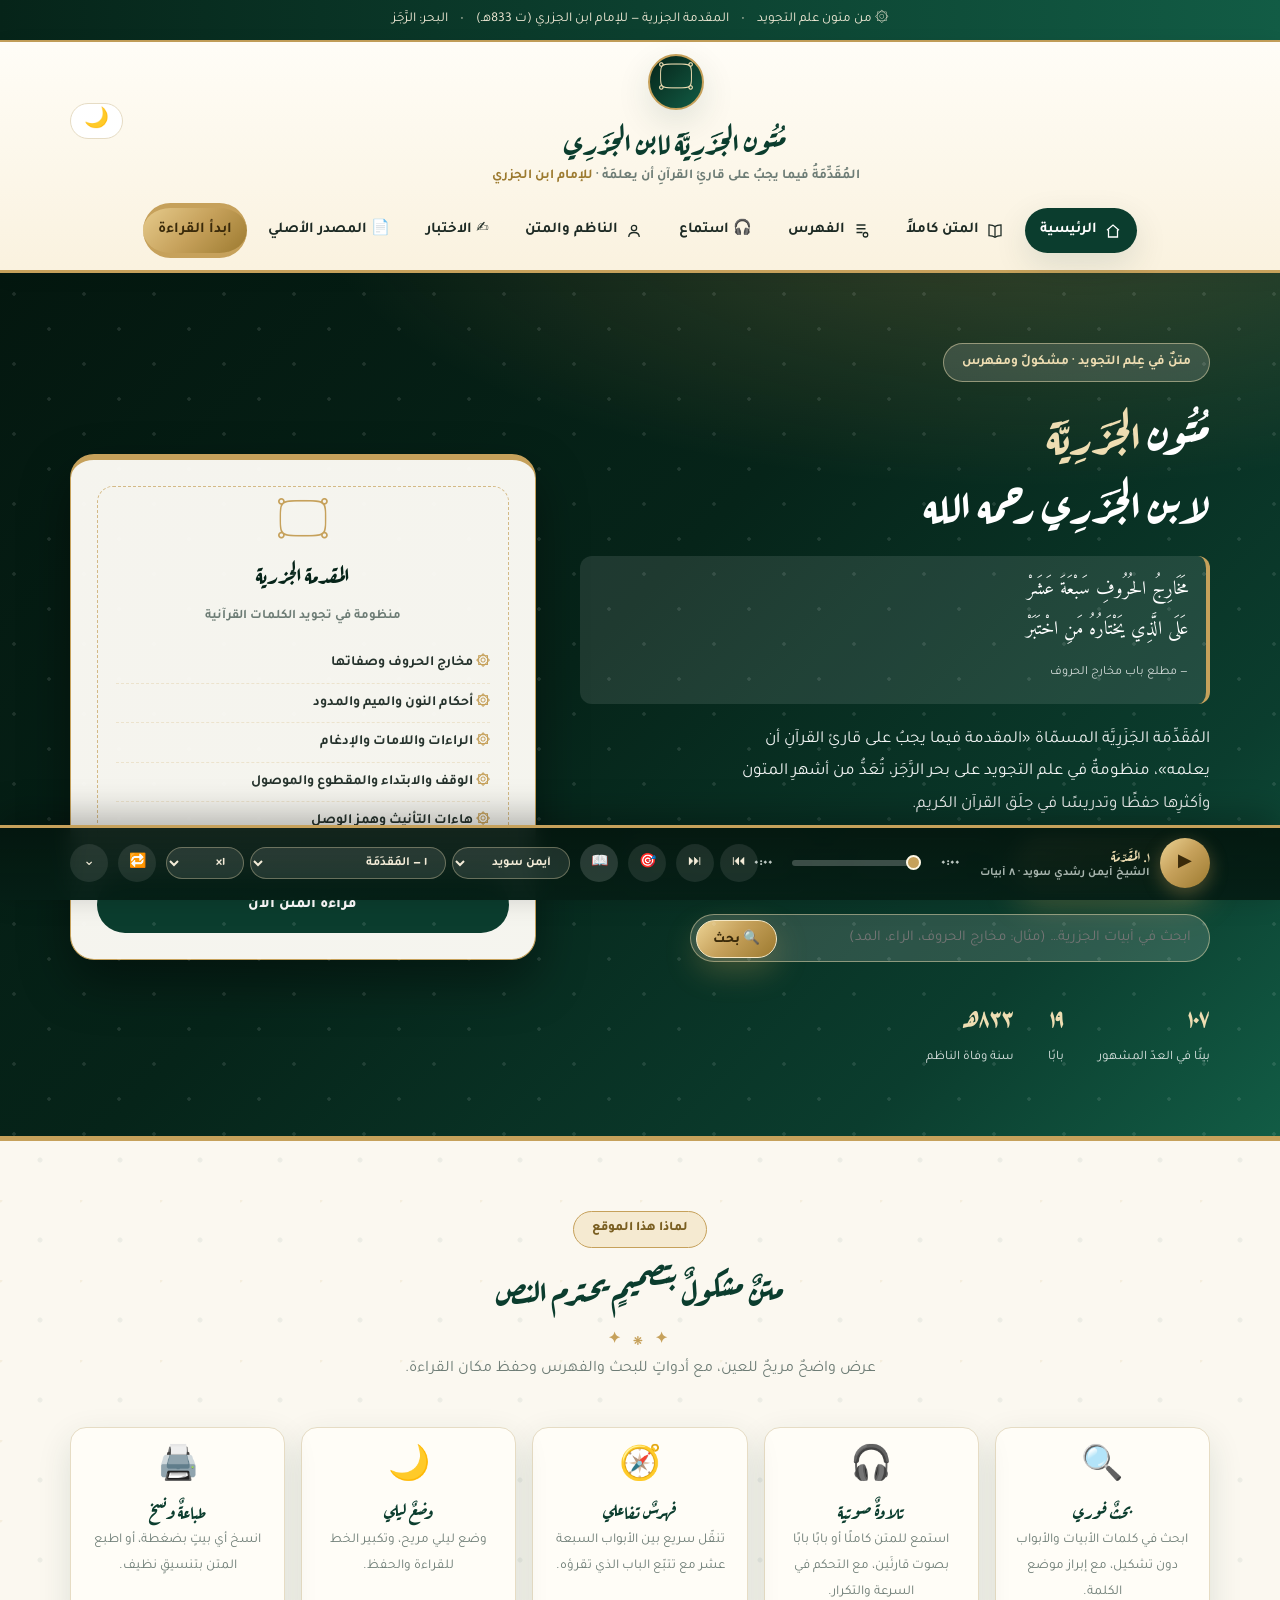
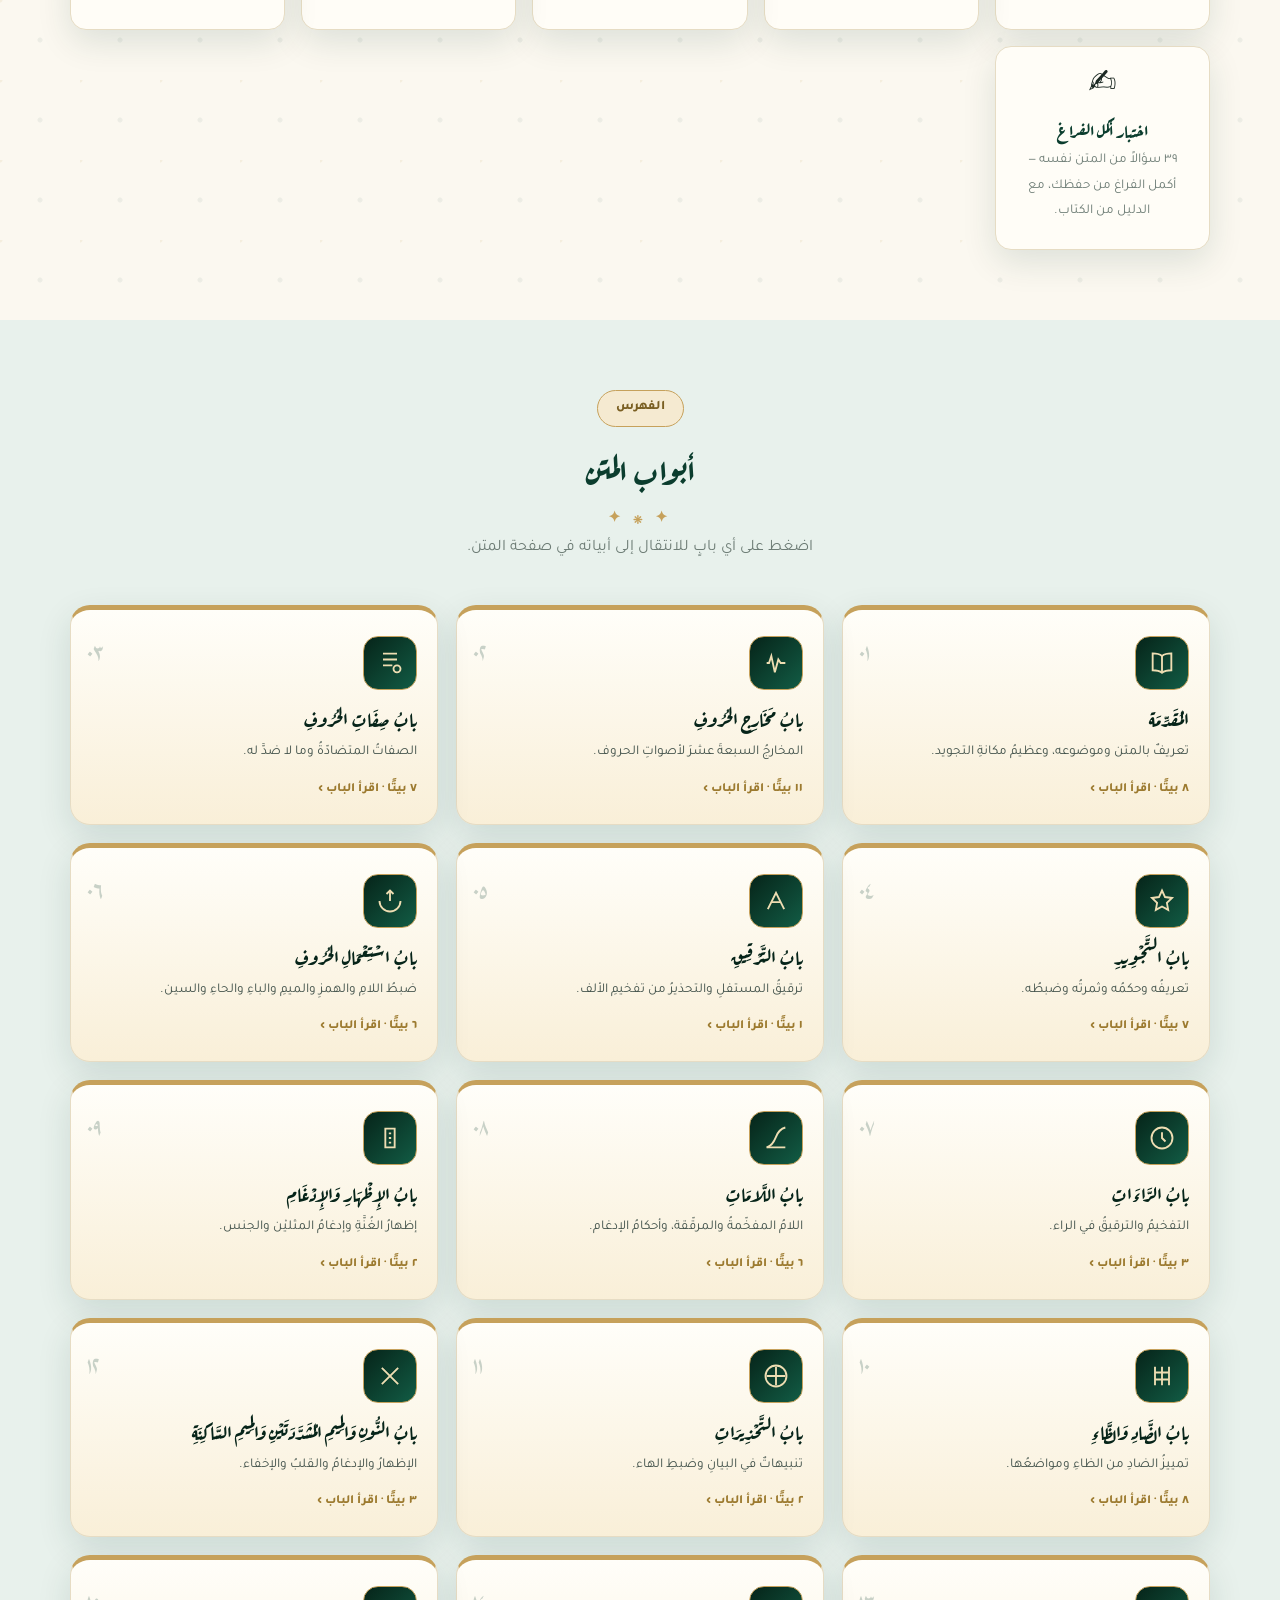
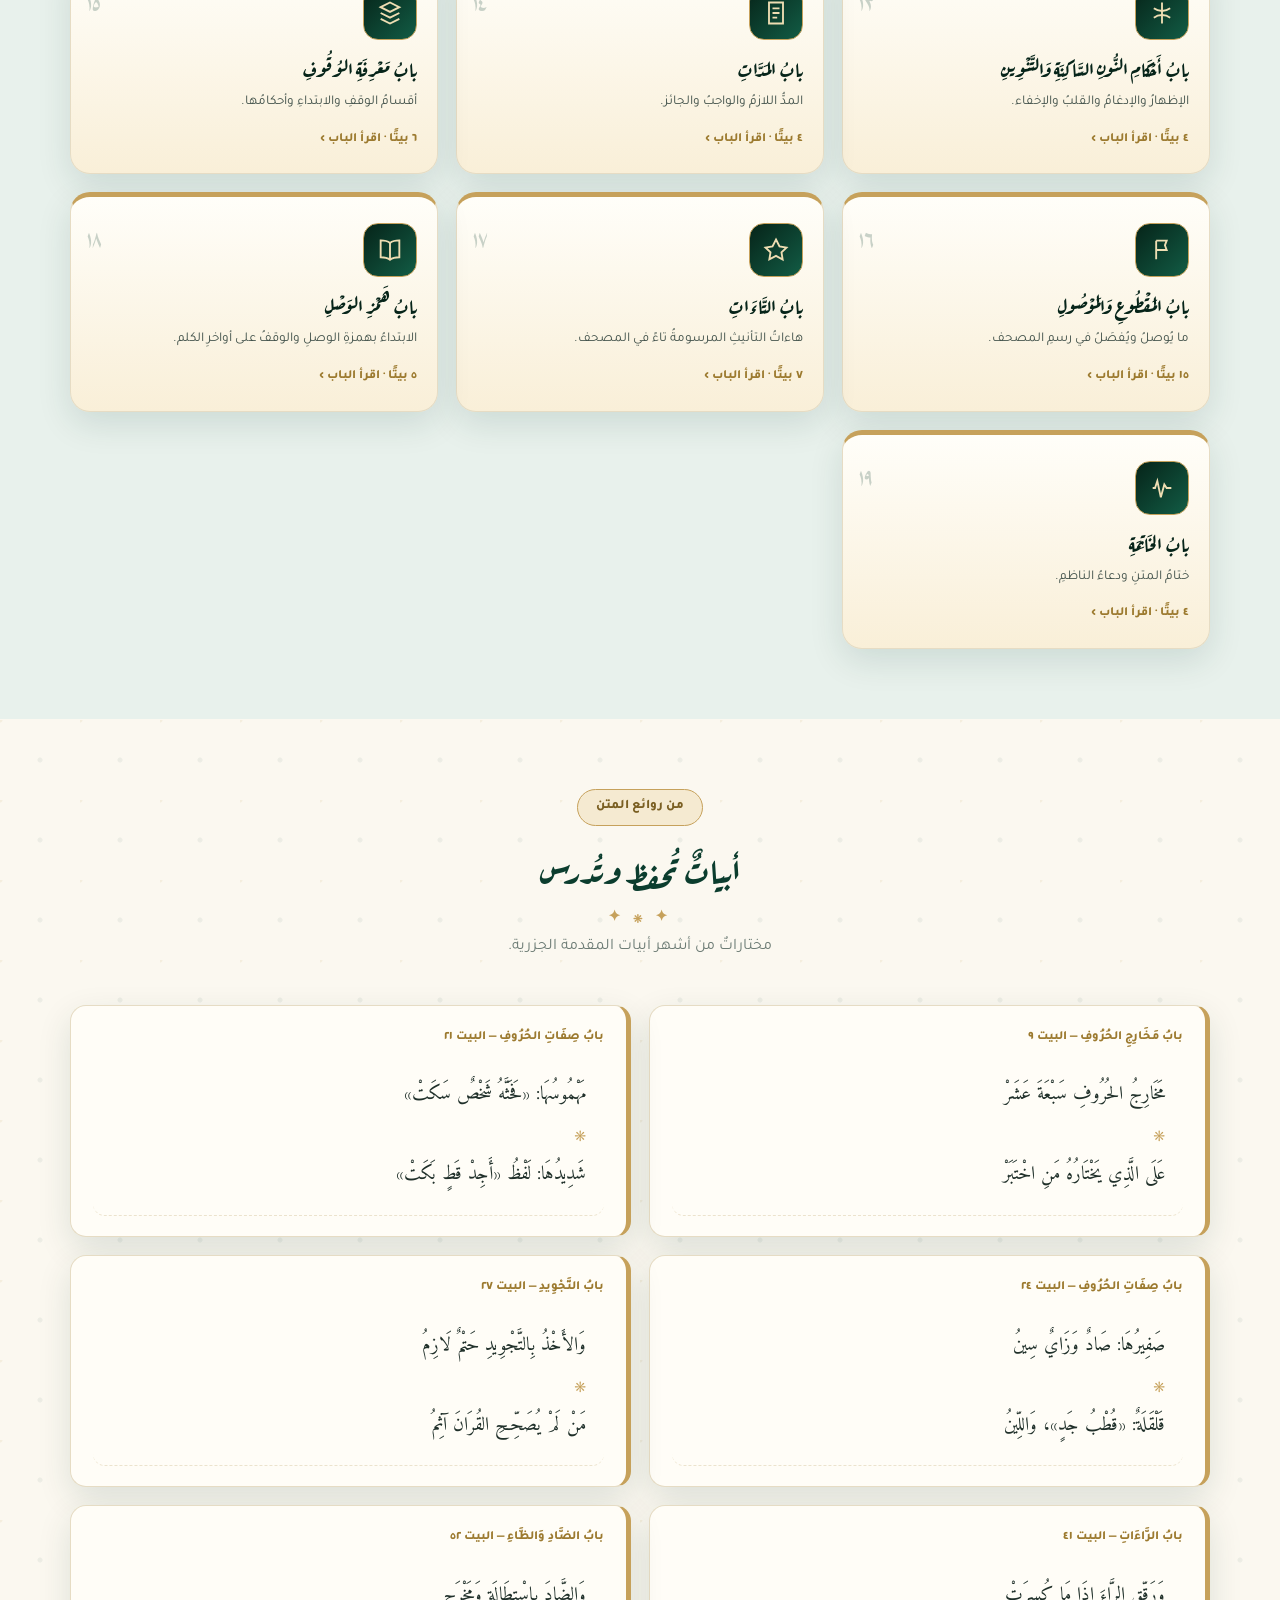
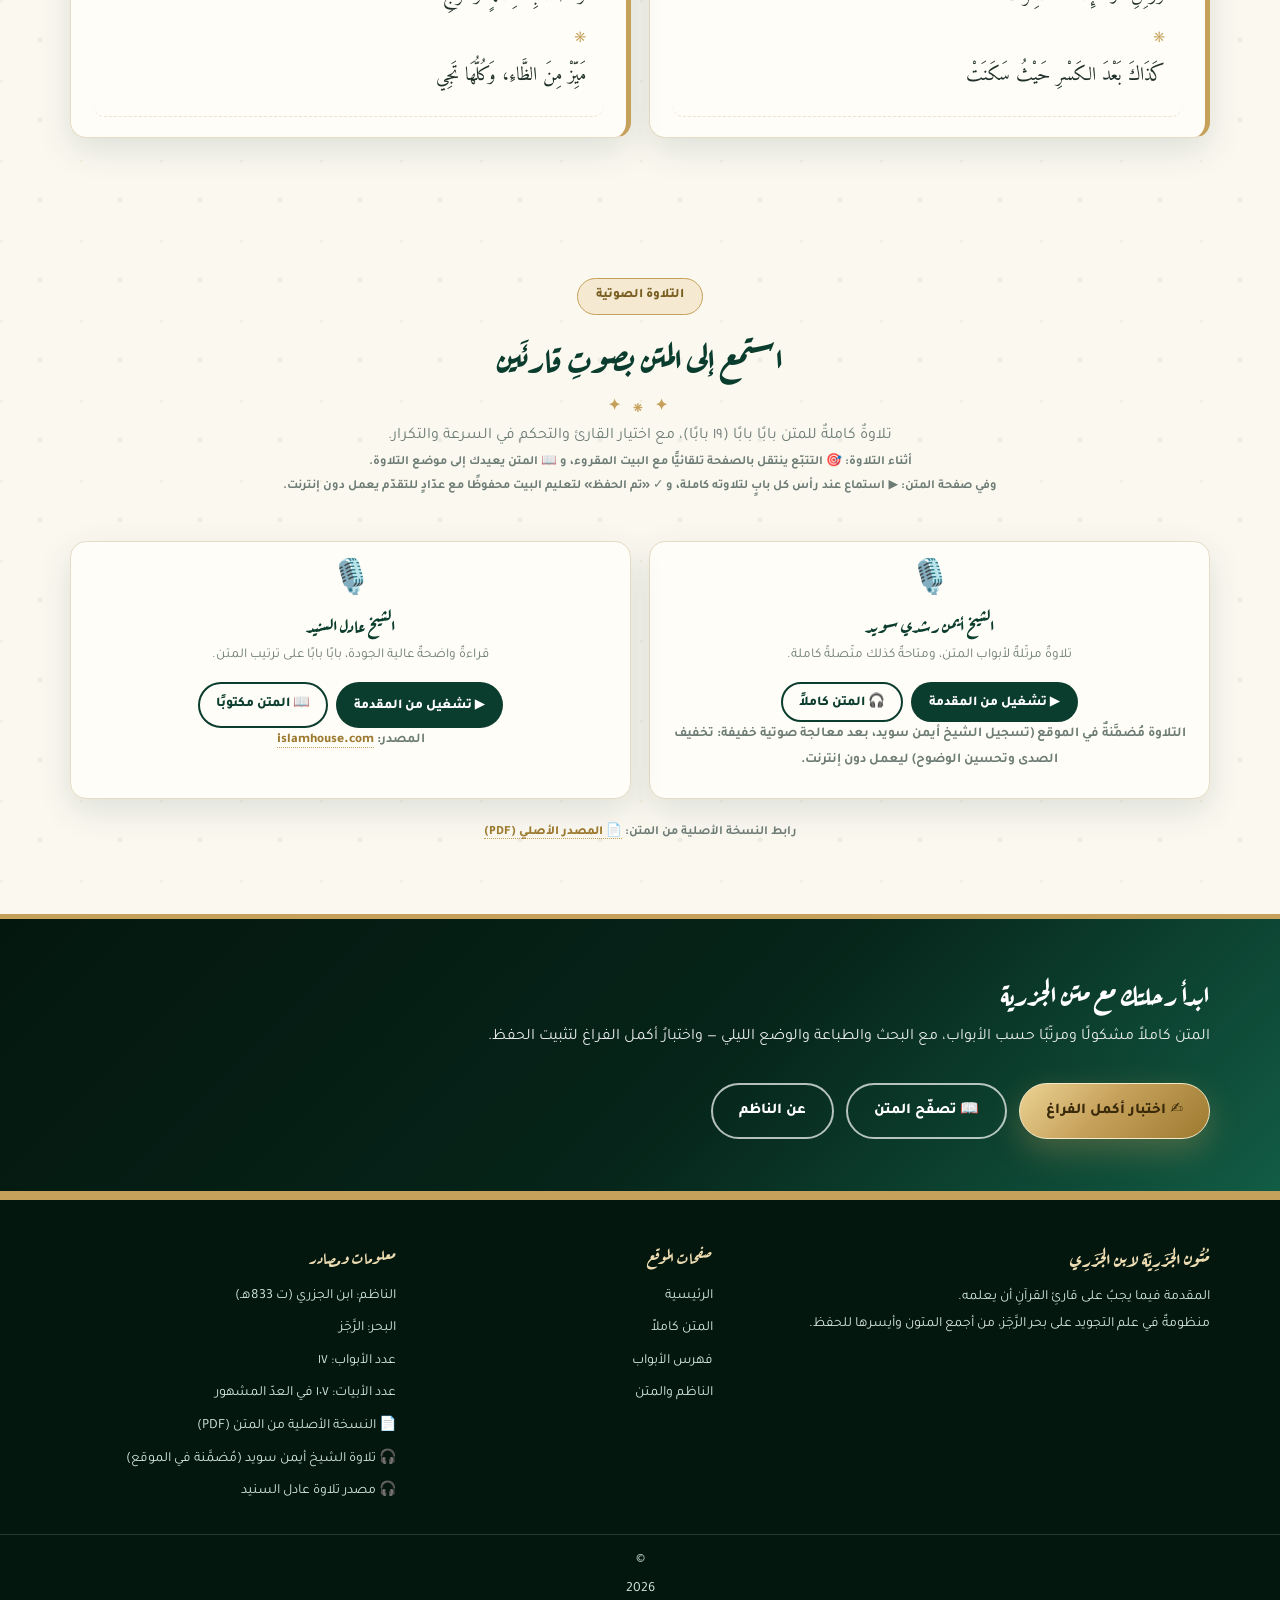
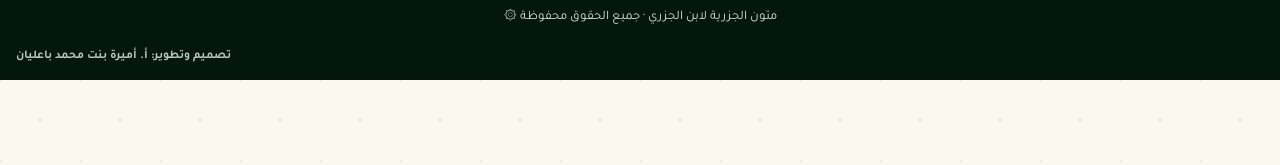
==== index.html @ 246ae9a0 "إعادة تنظيم الأبواب: إضافة باب الإظهار والإدغام (50-51) وباب أحكام النون الساكنة والتنوين (65-68)، و" ====
﻿<!DOCTYPE html>
<html lang="ar" dir="rtl">
<head>
<meta charset="UTF-8" />
<meta name="viewport" content="width=device-width, initial-scale=1.0" />
<title>متون الجزرية لابن الجزري | المقدمة فيما يجب على قارئ القرآن أن يعلمه</title>
<meta name="description" content="موقع متون الجزرية لابن الجزري: متن المقدمة الجزرية في علم التجويد كاملاً (107 أبيات)، مع الفهرس والبحث في الأبيات والأبواب، ونبذة عن الناظم الإمام ابن الجزري." />
<meta name="theme-color" content="#0b3d2e" />
<link rel="preconnect" href="https://fonts.googleapis.com" />
<link rel="preconnect" href="https://fonts.gstatic.com" crossorigin />
<link href="https://fonts.googleapis.com/css2?family=Amiri:ital,wght@0,400;0,700;1,400&family=Aref+Ruqaa:wght@400;700&family=Tajawal:wght@300;400;500;700;800&display=swap" rel="stylesheet" />
<link rel="stylesheet" href="styles.css" />
<link rel="manifest" href="manifest.webmanifest" />
<link rel="apple-touch-icon" sizes="180x180" href="assets/icons/apple-touch-icon-180.png" />
<meta name="apple-mobile-web-app-capable" content="yes" />
<meta name="mobile-web-app-capable" content="yes" />
<meta name="apple-mobile-web-app-title" content="الجزرية" />
</head>
<body class="pattern-bg">

<div class="topbar">
  <div class="container topbar-inner">
    <span>۞ من متون علم التجويد</span>
    <span class="dot">•</span>
    <span>المقدمة الجزرية — للإمام ابن الجزري (ت 833هـ)</span>
    <span class="dot">•</span>
    <span>البحر: الرَّجَز</span>
  </div>
</div>

<header class="header">
  <div class="container header-inner">
    <button class="menu-btn" id="menuBtn" aria-label="القائمة">☰</button>
    <div class="brand">
      <span class="crest">۝</span>
      <h1>مُتُون الجَزَرِيَّة لابن الجَزَرِي</h1>
      <p class="sub">المُقَدِّمَةُ فيما يجبُ على قارئِ القرآنِ أن يعلمَهْ · <b>للإمام ابن الجزري</b></p>
    </div>
    <button class="install-app" id="installAppBtn" hidden aria-label="تنزيل التطبيق على الشاشة الرئيسية" title="تنزيل التطبيق على الشاشة الرئيسية"><span class="ic">📲</span><span class="t">تنزيل التطبيق</span></button>
    <button class="tool-btn" data-theme-toggle title="الوضع الليلي" style="font-size:20px">🌙</button>
  </div>
  <div class="container">
    <nav class="nav" id="nav">
      <a href="index.html"><svg viewBox="0 0 24 24"><path d="M4 11l8-7 8 7"/><path d="M6 10v10h12V10"/></svg> الرئيسية</a>
      <a href="matn.html"><svg viewBox="0 0 24 24"><path d="M12 6c-2-1.6-5-2.2-8-2.2v14.4c3 0 6 .6 8 2.2 2-1.6 5-2.2 8-2.2V3.8c-3 0-6 .6-8 2.2z"/><path d="M12 6v14.4"/></svg> المتن كاملاً</a>
      <a href="#abwab"><svg viewBox="0 0 24 24"><path d="M6 4h12M6 9h12M6 14h8"/><circle cx="18" cy="17" r="3"/></svg> الفهرس</a>
      <a href="#listen">🎧 استماع</a>
      <a href="nazim.html"><svg viewBox="0 0 24 24"><circle cx="12" cy="8" r="3.5"/><path d="M5 20c0-4 3-6 7-6s7 2 7 6"/></svg> الناظم والمتن</a>
      <a href="ikhtibar.html">✍️ الاختبار</a>
      <a href="assets/jazariyyah-source.pdf" target="_blank" rel="noopener">📄 المصدر الأصلي</a>
      <a href="matn.html#makharij" class="cta">ابدأ القراءة</a>
    </nav>
  </div>
</header>

<!-- الواجهة -->
<section class="hero">
  <div class="container hero-inner">
    <div class="hero-text">
      <span class="badge">متنٌ في عِلم التجويد · مشكولٌ ومفهرس</span>
      <h2>مُتُون <em>الجَزَرِيَّة</em><br>لابن الجَزَرِي رحمه الله</h2>
      <div class="verses">
        <span>مَخَارِجُ الحُرُوفِ سَبْعَةَ عَشَرْ</span>
        <span>عَلَى الَّذِي يَخْتَارُهُ مَنِ اخْتَبَرْ</span>
        <small>— مطلع باب مخارج الحروف</small>
      </div>
      <p class="lead">المُقَدِّمَة الجَزَرِيَّة المسمّاة «المقدمة فيما يجبُ على قارئِ القرآنِ أن يعلمه»، منظومةٌ في علم التجويد على بحر الرَّجَز، تُعَدُّ من أشهرِ المتون وأكثرِها حفظًا وتدريسًا في حِلَق القرآن الكريم.</p>
      <div class="hero-btns">
        <a href="matn.html" class="btn btn-gold">📖 تصفّح المتن كاملاً</a>
        <button type="button" class="btn btn-outline light" data-listen-all>🎧 استماع للمتن</button>
        <a href="#abwab" class="btn btn-outline light">الأبواب السبعة عشر</a>
      </div>
      <form class="hero-search" action="matn.html" method="get" style="margin-top:20px;max-width:520px;position:relative">
        <input type="search" name="q" placeholder="ابحث في أبيات الجزرية… (مثال: مخارج الحروف، الراء، المد)" style="width:100%;padding:14px 18px;border-radius:50px;border:1px solid rgba(238,221,178,.5);background:rgba(255,255,255,.14);color:#fff;font-family:inherit;font-size:15px" />
        <button type="submit" class="btn btn-gold btn-sm" style="position:absolute;top:6px;left:6px">🔍 بحث</button>
      </form>
      <div class="hero-stats">
        <div><strong>١٠٧</strong><span>بيتًا في العدّ المشهور</span></div>
        <div><strong>١٩</strong><span>بابًا</span></div>
        <div><strong>٨٣٣هـ</strong><span>سنة وفاة الناظم</span></div>
      </div>
    </div>

    <aside class="book-card">
      <div class="frame">
        <div class="seal">۝</div>
        <h3>المقدمة الجزرية</h3>
        <p class="small">منظومة في تجويد الكلمات القرآنية</p>
        <ul>
          <li>مخارج الحروف وصفاتها</li>
          <li>أحكام النون والميم والمدود</li>
          <li>الراءات واللامات والإدغام</li>
          <li>الوقف والابتداء والمقطوع والموصول</li>
          <li>هاءات التأنيث وهمز الوصل</li>
        </ul>
      </div>
      <a href="matn.html" class="btn btn-solid" style="width:100%;justify-content:center;margin-top:16px">قراءة المتن الآن</a>
    </aside>
  </div>
</section>

<!-- مزايا -->
<section class="section" id="features">
  <div class="container">
    <div class="sec-head">
      <span class="kicker">لماذا هذا الموقع</span>
      <h2>متنٌ مشكولٌ بتصميمٍ يحترم النص</h2>
      <p>عرض واضحٌ مريحٌ للعين، مع أدواتٍ للبحث والفهرس وحفظ مكان القراءة.</p>
    </div>
    <div class="feat-list">
      <div class="fitem"><div class="ic">🔍</div><h3>بحثٌ فوري</h3><p>ابحث في كلمات الأبيات والأبواب دون تشكيل، مع إبراز موضع الكلمة.</p></div>
      <div class="fitem"><div class="ic">🎧</div><h3>تلاوةٌ صوتية</h3><p>استمع للمتن كاملًا أو بابًا بابًا بصوت قارئَين، مع التحكم في السرعة والتكرار.</p></div>
      <div class="fitem"><div class="ic">🧭</div><h3>فهرسٌ تفاعلي</h3><p>تنقّل سريع بين الأبواب السبعة عشر مع تتبّع الباب الذي تقرؤه.</p></div>
      <div class="fitem"><div class="ic">🌙</div><h3>وضعٌ ليلي</h3><p>وضع ليلي مريح، وتكبير الخط للقراءة والحفظ.</p></div>
      <div class="fitem"><div class="ic">🖨️</div><h3>طباعةٌ ونسخ</h3><p>انسخ أي بيتٍ بضغطة، أو اطبع المتن بتنسيقٍ نظيف.</p></div>
      <div class="fitem"><div class="ic">✍️</div><h3>اختبار أكمل الفراغ</h3><p>٣٩ سؤالاً من المتن نفسه — أكمل الفراغ من حفظك، مع الدليل من الكتاب.</p></div>
    </div>
  </div>
</section>

<!-- الأبواب -->
<section class="section alt" id="abwab">
  <div class="container">
    <div class="sec-head">
      <span class="kicker">الفهرس</span>
      <h2>أبواب المتن</h2>
      <p>اضغط على أي بابٍ للانتقال إلى أبياته في صفحة المتن.</p>
    </div>
    <div class="abwab-grid" id="abwabGrid"></div>
  </div>
</section>

<!-- أبيات مميزة -->
<section class="section">
  <div class="container">
    <div class="sec-head">
      <span class="kicker">من روائع المتن</span>
      <h2>أبياتٌ تُحفظ وتُدرس</h2>
      <p>مختاراتٌ من أشهر أبيات المقدمة الجزرية.</p>
    </div>
    <div class="feat-grid" id="featured"></div>
  </div>
</section>

<!-- استماع -->
<section class="section" id="listen">
  <div class="container">
    <div class="sec-head">
      <span class="kicker">التلاوة الصوتية</span>
      <h2>استمع إلى المتن بصوتِ قارئَين</h2>
      <p>تلاوةٌ كاملةٌ للمتن بابًا بابًا (١٩ بابًا)، مع اختيار القارئ والتحكم في السرعة والتكرار.</p>
      <p class="src-note">أثناء التلاوة: 🎯 <b>التتبّع</b> ينتقل بالصفحة تلقائيًّا مع البيت المقروء، و 📖 <b>المتن</b> يعيدك إلى موضع التلاوة.</p>
      <p class="src-note">وفي صفحة المتن: <b>▶ استماع</b> عند رأس كل بابٍ لتلاوته كاملة، و <b>✓</b> «تم الحفظ» لتعليم البيت محفوظًا مع عدّادٍ للتقدّم يعمل دون إنترنت.</p>
    </div>
    <div class="feat-grid">
      <div class="fitem">
        <div class="ic">🎙️</div>
        <h3>الشيخ أيمن رشدي سويد</h3>
        <p>تلاوةٌ مرتّلةٌ لأبواب المتن، ومتاحةٌ كذلك متّصلةً كاملة.</p>
        <div style="display:flex;gap:8px;justify-content:center;flex-wrap:wrap;margin-top:14px">
          <button type="button" class="btn btn-solid btn-sm" data-listen-reciter="suwaid">▶ تشغيل من المقدمة</button>
          <button type="button" class="btn btn-outline btn-sm" data-listen-reciter="suwaid" data-listen-full>🎧 المتن كاملاً</button>
        </div>
<p class="src-note">التلاوة مُضمَّنةٌ في الموقع (تسجيل الشيخ أيمن سويد، بعد معالجة صوتية خفيفة: تخفيف الصدى وتحسين الوضوح) ليعمل دون إنترنت.</p>
      </div>
      <div class="fitem">
        <div class="ic">🎙️</div>
        <h3>الشيخ عادل السنيد</h3>
        <p>قراءةٌ واضحةٌ عالية الجودة، بابًا بابًا على ترتيب المتن.</p>
        <div style="display:flex;gap:8px;justify-content:center;flex-wrap:wrap;margin-top:14px">
          <button type="button" class="btn btn-solid btn-sm" data-listen-reciter="snayd">▶ تشغيل من المقدمة</button>
          <a class="btn btn-outline btn-sm" href="matn.html">📖 المتن مكتوبًا</a>
        </div>
        <p class="src-note">المصدر: <a href="https://islamhouse.com/ar/audios/327602" target="_blank" rel="noopener">islamhouse.com</a></p>
      </div>
    </div>
    <p class="src-note" style="text-align:center;margin-top:22px">
      رابط النسخة الأصلية من المتن: <a href="assets/jazariyyah-source.pdf" target="_blank" rel="noopener">📄 المصدر الأصلي (PDF)</a>
    </p>
  </div>
</section>

<!-- CTA -->
<section class="cta">
  <div class="container cta-inner">
    <div>
      <h2>ابدأ رحلتك مع متن الجزرية</h2>
      <p>المتن كاملاً مشكولًا ومرتّبًا حسب الأبواب، مع البحث والطباعة والوضع الليلي — واختبارُ أكمل الفراغ لتثبيت الحفظ.</p>
    </div>
    <div class="hero-btns">
      <a href="ikhtibar.html" class="btn btn-gold">✍️ اختبار أكمل الفراغ</a>
      <a href="matn.html" class="btn btn-outline light">📖 تصفّح المتن</a>
      <a href="nazim.html" class="btn btn-outline light">عن الناظم</a>
    </div>
  </div>
</section>

<footer class="footer">
  <div class="container footer-grid">
    <div>
      <h3>مُتُون الجَزَرِيَّة لابن الجَزَرِي</h3>
      <p>المقدمة فيما يجبُ على قارئِ القرآنِ أن يعلمه.<br>منظومةٌ في علم التجويد على بحر الرَّجَز، من أجمع المتون وأيسرها للحفظ.</p>
    </div>
    <div>
      <h4>صفحات الموقع</h4>
      <a href="index.html">الرئيسية</a>
      <a href="matn.html">المتن كاملاً</a>
      <a href="matn.html#toc">فهرس الأبواب</a>
      <a href="nazim.html">الناظم والمتن</a>
    </div>
    <div>
      <h4>معلومات ومصادر</h4>
      <span>الناظم: ابن الجزري (ت 833هـ)</span>
      <span>البحر: الرَّجَز</span>
      <span>عدد الأبواب: ١٧</span>
      <span>عدد الأبيات: ١٠٧ في العدّ المشهور</span>
      <a href="assets/jazariyyah-source.pdf" target="_blank" rel="noopener">📄 النسخة الأصلية من المتن (PDF)</a>
      <span>🎧 تلاوة الشيخ أيمن سويد (مُضمَّنة في الموقع)</span>
      <a href="https://islamhouse.com/ar/audios/327602" target="_blank" rel="noopener">🎧 مصدر تلاوة عادل السنيد</a>
    </div>
  </div>
  <div class="copy">© <span id="year">2026</span> متون الجزرية لابن الجزري · جميع الحقوق محفوظة ۞</div>
  <div class="designer">تصميم وتطوير: أ. أميرة بنت محمد باعليان</div>
</footer>

<div id="playerMount"></div>

<script src="data.js"></script>
<script src="script.js"></script>
<script src="audio.js"></script>
<script src="pwa.js"></script>
</body>
</html>
---- styles.css ----
/* ============================================================
   متون الجزرية لابن الجزري — التنسيق
   ============================================================ */
:root{
  --green:#0b3d2e;
  --green-deep:#062419;
  --green-2:#125c45;
  --green-3:#e8f1ec;
  --gold:#c6a15b;
  --gold-deep:#9c7a2f;
  --gold-2:#eeddb2;
  --ivory:#fbf8f0;
  --paper:#fffdf7;
  --ink:#1d2a24;
  --muted:#6d7c75;
  --line:#e6dcc4;
  --radius:18px;
  --shadow:0 12px 34px rgba(11,61,46,.12);
  --shadow-gold:0 12px 32px rgba(198,161,91,.32);
}
*{box-sizing:border-box}
html{scroll-behavior:smooth}
body{
  margin:0;
  font-family:'Tajawal','Cairo',system-ui,sans-serif;
  background:var(--ivory);
  color:var(--ink);
  line-height:1.9;
  -webkit-font-smoothing:antialiased;
}
h1,h2,h3,h4,.ruqaa{font-family:'Aref Ruqaa','Amiri',serif;font-weight:700;line-height:1.6}
a{color:var(--green-2)}
img{max-width:100%}
.container{max-width:1180px;margin:0 auto;padding:0 20px}
.narrow{max-width:820px}

/* ---------- خلفيات مزخرفة ---------- */
.pattern-bg{
  background-color:var(--ivory);
  background-image:
    radial-gradient(circle at 0 0, rgba(198,161,91,.12) 0 2px, transparent 3px),
    radial-gradient(circle at 40px 40px, rgba(11,61,46,.06) 0 2px, transparent 3px);
  background-size:80px 80px;
}

/* ---------- الشريط العلوي ---------- */
.topbar{
  background:linear-gradient(90deg,var(--green-deep),var(--green-2));
  color:#f4ecd8;font-size:13.5px;padding:7px 0;border-bottom:2px solid var(--gold);
}
.topbar-inner{display:flex;gap:12px;justify-content:center;flex-wrap:wrap;align-items:center}
.topbar .dot{opacity:.5}

/* ---------- الترويسة ---------- */
.header{
  position:sticky;top:0;z-index:60;
  background:linear-gradient(180deg,#fffdf7,#faf2df);
  border-bottom:3px solid var(--gold);
  box-shadow:0 3px 18px rgba(9,40,30,.08);
}
.header-inner{display:flex;align-items:center;justify-content:center;gap:18px;padding:12px 20px 6px}
.brand{text-align:center;flex:1}
.brand .crest{
  width:56px;height:56px;border-radius:50%;border:2px solid var(--gold);
  background:linear-gradient(135deg,var(--green-deep),var(--green-2));
  color:var(--gold-2);display:inline-flex;align-items:center;justify-content:center;
  font-size:30px;line-height:1;box-shadow:var(--shadow)
}
.brand h1{margin:6px 0 0;font-size:30px;color:var(--green);letter-spacing:.4px}
.brand .sub{margin:0;font-size:13.5px;color:var(--muted);font-weight:600;font-family:'Tajawal',sans-serif}
.brand .sub b{color:var(--gold-deep)}

/* ---------- التنقل ---------- */
.nav{display:flex;gap:6px;align-items:center;justify-content:center;flex-wrap:wrap;padding:8px 12px 12px}
.nav a{
  text-decoration:none;color:var(--ink);font-weight:700;font-size:15px;
  padding:8px 15px;border-radius:40px;transition:.18s;display:inline-flex;align-items:center;gap:7px;
}
.nav a svg{width:18px;height:18px;stroke:currentColor;fill:none;stroke-width:1.7}
.nav a:hover{background:var(--green-3);color:var(--green)}
.nav a.active{background:var(--green);color:#fff;box-shadow:var(--shadow)}
.nav a.cta{background:linear-gradient(135deg,#e6cb8c,var(--gold),var(--gold-deep));color:#3a2a0a}
.menu-btn{display:none;background:none;border:1px solid var(--line);border-radius:12px;font-size:22px;padding:4px 12px;cursor:pointer;color:var(--green)}

/* ---------- الأزرار ---------- */
.btn{
  display:inline-flex;align-items:center;gap:8px;padding:12px 26px;border-radius:50px;
  text-decoration:none;font-weight:800;border:2px solid transparent;cursor:pointer;transition:.2s;font-family:inherit;font-size:15px;
}
.btn-gold{background:linear-gradient(135deg,#ecd394 0%,var(--gold) 45%,var(--gold-deep) 100%);color:#3a2a0a;box-shadow:var(--shadow-gold);border:1px solid #f6e9c6}
.btn-gold:hover{transform:translateY(-2px)}
.btn-outline{border-color:currentColor;color:var(--green);background:transparent}
.btn-outline.light{color:#fff;border-color:rgba(255,255,255,.7)}
.btn-solid{background:var(--green);color:#fff}
.btn-solid:hover{background:var(--green-2)}
.btn-sm{padding:8px 16px;font-size:13.5px}

/* ---------- الواجهة ---------- */
.hero{
  position:relative;overflow:hidden;color:#fff;padding:70px 0 64px;
  background:
    radial-gradient(1200px 500px at 80% -10%, rgba(198,161,91,.28), transparent 60%),
    linear-gradient(135deg,#04170f 0%,var(--green-deep) 45%,var(--green) 80%,var(--green-2) 100%);
  border-bottom:5px solid var(--gold);
}
.hero::after{
  content:"";position:absolute;inset:0;opacity:.10;pointer-events:none;
  background-image:
    radial-gradient(circle at 20% 30%, #fff 1.5px, transparent 2px),
    radial-gradient(circle at 70% 80%, #fff 1.5px, transparent 2px);
  background-size:70px 70px;
}
.hero-inner{position:relative;display:grid;grid-template-columns:1.15fr .85fr;gap:44px;align-items:center}
.badge{
  display:inline-block;background:rgba(255,255,255,.14);border:1px solid rgba(238,221,178,.5);
  color:var(--gold-2);padding:6px 18px;border-radius:50px;font-size:13.5px;font-weight:700
}
.hero h2{font-size:clamp(28px,4vw,46px);margin:16px 0 10px;line-height:1.5}
.hero h2 em{font-style:normal;color:var(--gold-2)}
.hero .lead{opacity:.94;font-size:17px;max-width:56ch}
.hero .verses{
  margin:20px 0;padding:14px 18px;border-right:4px solid var(--gold);
  background:rgba(255,255,255,.10);border-radius:12px;font-family:'Amiri',serif;font-size:19px;line-height:2.1
}
.hero .verses span{display:block}
.hero .verses small{font-family:'Tajawal';font-size:12.5px;opacity:.8}
.hero-btns{display:flex;gap:12px;flex-wrap:wrap;margin-top:8px}
.hero-stats{display:flex;gap:34px;margin-top:26px;flex-wrap:wrap}
.hero-stats strong{display:block;font-size:28px;color:var(--gold-2);font-family:'Aref Ruqaa',serif}
.hero-stats span{font-size:13px;opacity:.85}

.book-card{
  background:linear-gradient(rgba(255,253,247,.96),rgba(255,253,247,.96));
  color:var(--ink);border-radius:24px;padding:26px;border:1px solid var(--gold);
  border-top:6px solid var(--gold);box-shadow:0 22px 50px rgba(0,0,0,.4);position:relative
}
.book-card .frame{
  border:1px dashed rgba(198,161,91,.7);border-radius:16px;padding:18px;text-align:center
}
.book-card .seal{font-size:44px;color:var(--gold);line-height:1}
.book-card h3{margin:6px 0 2px;font-size:23px;color:var(--green-deep)}
.book-card .small{font-size:13px;color:var(--muted);font-weight:700}
.book-card ul{list-style:none;padding:0;margin:14px 0 0;text-align:right;font-size:14px;font-weight:600;color:#26332d}
.book-card li{padding:6px 0;border-bottom:1px dashed #ece3cd}
.book-card li::before{content:"۞ ";color:var(--gold)}

/* ---------- الأقسام ---------- */
.section{padding:70px 0}
.section.alt{background:var(--green-3)}
.sec-head{text-align:center;max-width:720px;margin:0 auto 42px}
.kicker{
  display:inline-block;background:#f5ead1;color:#7a5f22;border:1px solid var(--gold);
  padding:5px 18px;border-radius:50px;font-size:13px;font-weight:800
}
.sec-head h2{font-size:clamp(24px,3.2vw,34px);color:var(--green);margin:14px 0 6px}
.sec-head h2::after{content:"✦ ۞ ✦";display:block;font-size:15px;color:var(--gold);margin-top:8px;letter-spacing:5px}
.sec-head p{color:var(--muted);margin:0}

/* ---------- شبكة الأبواب ---------- */
.abwab-grid{display:grid;grid-template-columns:repeat(3,1fr);gap:18px}
.bab-card{
  display:block;text-decoration:none;color:var(--ink);position:relative;
  background:linear-gradient(180deg,#fffef9,#f9efd8);
  border:1px solid var(--line);border-top:5px solid var(--gold);border-radius:20px;
  padding:26px 20px 22px;box-shadow:var(--shadow);transition:.22s;overflow:hidden
}
.bab-card:hover{transform:translateY(-6px);border-top-color:var(--green);box-shadow:0 18px 40px rgba(11,61,46,.18)}
.bab-card .no{
  position:absolute;top:14px;left:16px;font-family:'Aref Ruqaa',serif;
  font-size:26px;color:rgba(11,61,46,.22)
}
.bab-card .ic{
  width:54px;height:54px;border-radius:15px;display:flex;align-items:center;justify-content:center;
  background:linear-gradient(135deg,var(--green-deep),var(--green-2));color:var(--gold-2);
  border:1.5px solid var(--gold);margin-bottom:12px
}
.bab-card .ic svg{width:28px;height:28px;stroke:currentColor;fill:none;stroke-width:1.6}
.bab-card h3{margin:0 0 6px;font-size:20px;color:var(--green-deep)}
.bab-card p{margin:0;font-size:13.5px;color:#41514a}
.bab-card .meta{margin-top:12px;font-size:12.5px;color:var(--gold-deep);font-weight:800}
.mem-badge{
  display:inline-block;margin-inline-start:8px;background:#e8f5ee;color:#0a6b47;border-radius:50px;
  padding:2px 10px;font-size:11.5px;font-weight:800;font-family:'Tajawal',sans-serif
}

/* ---------- الأبيات المميزة ---------- */
.feat-grid{display:grid;grid-template-columns:1fr 1fr;gap:18px}
.feat{
  background:var(--paper);border:1px solid var(--line);border-right:5px solid var(--gold);
  border-radius:16px;padding:20px 22px;box-shadow:var(--shadow)
}
.feat .src{font-size:12.5px;font-weight:800;color:var(--gold-deep);margin-bottom:6px}
.feat .bayt{font-family:'Amiri',serif;font-size:19px;line-height:2.1;color:#20302a}
.feat .bayt span{display:block}
.feat .bayt .sep{color:var(--gold)}

/* ---------- الميزات ---------- */
.feat-list{display:grid;grid-template-columns:repeat(auto-fit,minmax(205px,1fr));gap:16px}
.fitem{background:var(--paper);border:1px solid var(--line);border-radius:16px;padding:24px 18px;text-align:center;box-shadow:var(--shadow)}
.fitem .ic{font-size:34px;line-height:1}
.fitem h3{margin:10px 0 4px;font-size:18px;color:var(--green)}
.fitem p{margin:0;font-size:13.5px;color:var(--muted)}
.src-note{margin:12px 0 0;font-size:12.5px;font-weight:600;color:var(--muted)}
.src-note a{color:var(--gold-deep);font-weight:800;text-decoration:none;border-bottom:1px dotted var(--gold)}
.src-note a:hover{color:var(--green)}
body.dark .src-note a{color:var(--gold-2)}
body.dark .src-note a:hover{color:#fff}

/* ---------- CTA ---------- */
.cta{
  background:linear-gradient(135deg,#04170f,var(--green-deep) 55%,var(--green-2));
  color:#fff;padding:52px 0;border-top:5px solid var(--gold);border-bottom:5px solid var(--gold)
}
.cta-inner{display:flex;justify-content:space-between;align-items:center;gap:22px;flex-wrap:wrap}
.cta h2{margin:0 0 6px;font-size:28px}
.cta p{margin:0;opacity:.9}

/* ---------- التذييل ---------- */
.footer{background:#04170f;color:#d6e4de;padding:44px 0 0;border-top:4px solid var(--gold)}
.footer-grid{display:grid;grid-template-columns:1.3fr .8fr .9fr;gap:26px}
.footer h3,.footer h4{color:var(--gold-2);margin:0 0 10px}
.footer p{margin:0 0 8px;font-size:14px;line-height:1.9}
.footer a,.footer span{display:block;color:#d6e4de;text-decoration:none;font-size:14px;padding:3px 0}
.footer a:hover{color:var(--gold-2)}
.copy{text-align:center;border-top:1px solid rgba(255,255,255,.14);margin-top:26px;padding:14px;font-size:13px}
.designer{text-align:left;font-size:12px;font-weight:700;color:rgba(214,228,222,.85);padding:0 16px 12px}

/* ============================================================
   صفحة المتن
   ============================================================ */
.page-hero{
  background:linear-gradient(135deg,rgba(4,23,15,.96),rgba(6,36,25,.94) 55%,rgba(18,92,69,.9));
  color:#fff;padding:52px 0;text-align:center;border-bottom:4px solid var(--gold)
}
.page-hero h2{margin:0 0 6px;font-size:clamp(24px,3.4vw,36px)}
.page-hero p{opacity:.9;margin:0}
.page-hero .crumb{font-size:13px;opacity:.75;margin-bottom:8px}

/* شريط أدوات المتن */
.toolbar{
  position:sticky;top:0;z-index:50;background:rgba(255,253,247,.96);backdrop-filter:blur(8px);
  border-bottom:1px solid var(--line);box-shadow:0 2px 12px rgba(0,0,0,.05)
}
.toolbar-inner{display:flex;gap:12px;align-items:center;flex-wrap:wrap;padding:12px 20px}
.search-wrap{flex:1;min-width:230px;position:relative}
.search-wrap svg{position:absolute;top:50%;transform:translateY(-50%);right:14px;width:18px;height:18px;stroke:var(--muted);fill:none;stroke-width:2}
#searchInput{
  width:100%;padding:12px 44px 12px 40px;border-radius:50px;border:1.5px solid var(--line);
  background:#fff;font-family:inherit;font-size:15px;color:var(--ink)
}
#searchInput:focus{outline:none;border-color:var(--gold);box-shadow:0 0 0 4px rgba(198,161,91,.15)}
#searchClear{position:absolute;top:50%;transform:translateY(-50%);left:10px;border:0;background:none;cursor:pointer;font-size:18px;color:var(--muted);display:none}
.tool-group{display:flex;gap:4px;align-items:center;background:#fff;border:1.5px solid var(--line);border-radius:50px;padding:3px}
.tool-btn{
  border:0;background:none;cursor:pointer;font-family:inherit;font-size:14px;font-weight:700;color:var(--green);
  padding:7px 13px;border-radius:50px;transition:.15s
}
.tool-btn:hover{background:var(--green-3)}
.tool-btn.on{background:var(--green);color:#fff}
.header-inner .tool-btn{background:#fff;border:1.5px solid var(--line);border-radius:50px;padding:7px 13px;font-size:18px;line-height:1}
body.dark .header-inner .tool-btn{background:#0f1814;border-color:#233029}
#searchInfo{font-size:13px;color:var(--muted);font-weight:700;padding:0 4px}
/* عدّاد الأبيات المحفوظة */
.hifz-info{
  border:1.5px solid var(--line);background:#fff;cursor:pointer;font-family:inherit;
  border-radius:50px;padding:7px 14px;font-size:12.5px;font-weight:800;color:var(--green-2);
  display:none;align-items:center;gap:6px;transition:.15s
}
.hifz-info.has{display:inline-flex}
.hifz-info:hover{border-color:var(--gold);background:var(--green-3)}
.hifz-info b{font-family:'Tajawal';color:var(--green);font-size:13px}

/* التخطيط */
.matn-layout{display:grid;grid-template-columns:280px 1fr;gap:26px;align-items:start;padding:34px 0 60px}
@media(max-width:900px){.matn-layout{grid-template-columns:1fr}}

/* الفهرس الجانبي */
.toc{background:var(--paper);border:1px solid var(--line);border-radius:20px;padding:18px;box-shadow:var(--shadow)}
.toc h3{margin:0 0 12px;font-size:19px;color:var(--green);display:flex;align-items:center;gap:8px}
.toc h3::before{content:"۞";color:var(--gold)}
.toc a{
  display:flex;align-items:center;gap:8px;text-decoration:none;color:#33423b;font-size:14px;font-weight:600;
  padding:7px 10px;border-radius:10px;transition:.15s;border-right:3px solid transparent
}
.toc a:hover{background:var(--green-3)}
.toc a.active{background:var(--green-3);color:var(--green);border-right-color:var(--gold);font-weight:800}
.toc a .tn{color:var(--gold-deep);font-weight:800;font-size:12.5px;min-width:20px}
.toc a .ct{margin-left:auto;font-size:11.5px;color:var(--muted);font-weight:700}

/* ورقة المتن */
.matn-paper{
  background:var(--paper);border:1px solid var(--line);border-radius:22px;
  padding:34px clamp(16px,4vw,46px);box-shadow:var(--shadow);
  background-image:linear-gradient(rgba(255,253,247,.97),rgba(255,253,247,.97));
}
.matn-intro{text-align:center;border-bottom:2px double var(--gold);padding-bottom:20px;margin-bottom:26px}
.matn-intro .bsm{font-family:'Amiri',serif;font-size:24px;color:var(--green-deep)}
.matn-intro h2{margin:8px 0 4px;font-size:26px;color:var(--green)}
.matn-intro p{margin:0;color:var(--muted);font-size:14px}
.matn-tip{
  margin-top:12px!important;font-size:12.5px!important;color:#8a7a4e!important;
  background:var(--green-3);border:1px dashed var(--line);border-radius:12px;padding:9px 14px
}
.matn-tip b{color:var(--green);font-family:'Tajawal',sans-serif}
body.dark .matn-tip{color:#b3a06f!important;background:#131f19}
body.dark .matn-tip b{color:#8fe0b6}

.bab-sec{margin-bottom:38px;scroll-margin-top:90px}
.bab-sec h3{
  font-size:23px;color:var(--green-deep);margin:0 0 4px;padding:0 0 10px;
  border-bottom:1px solid var(--line);display:flex;align-items:baseline;gap:10px;flex-wrap:wrap
}
.bab-sec h3 .bnum{
  font-size:14px;background:var(--green);color:#fff;border-radius:50px;padding:2px 12px;font-family:'Tajawal';font-weight:800
}
.listen-btn{
  margin-inline-start:auto;align-self:center;border:1.5px solid var(--line);background:#fff;cursor:pointer;
  font-family:inherit;font-size:12.5px;font-weight:800;color:var(--green);border-radius:50px;padding:5px 14px;transition:.15s
}
.listen-btn:hover{background:var(--green-3);border-color:var(--gold)}
.listen-btn.playing,.bab-sec.playing .listen-btn{background:var(--green);border-color:var(--green);color:#fff}
.bab-sec.playing h3{border-bottom-color:var(--gold)}
.bab-sec.playing h3::after{content:"● يُتلى الآن";font-family:'Tajawal',sans-serif;font-size:11.5px;font-weight:800;color:var(--gold-deep);letter-spacing:.3px}
.toc a.playing{background:var(--green-3);color:var(--green);border-right-color:var(--gold);font-weight:800}
.toc a.playing .tn::after{content:" ▶";color:var(--green-2);font-size:10px}
.bab-sec .bdesc{color:var(--muted);font-size:13.5px;margin:2px 0 16px}
/* شارة حفظ الباب */
.hifz-badge{
  display:none;font-family:'Tajawal',sans-serif;font-size:11.5px;font-weight:800;letter-spacing:.2px;
  background:#e8f5ee;color:#0a6b47;border:1px solid #bfe0cd;border-radius:50px;padding:3px 11px;
  align-self:center
}
.hifz-badge.show{display:inline-block}
.hifz-badge.done{background:#0a6b47;border-color:#0a6b47;color:#fff}

.bayt{
  position:relative;padding:20px 18px 20px 94px;min-height:86px;
  border-bottom:1px dashed #ece3cd;border-radius:12px;transition:.15s
}
.bayt:hover{background:#fdf8ec}
.bayt .num{
  position:absolute;left:52px;top:50%;transform:translateY(-50%);width:32px;height:32px;border-radius:50%;
  background:linear-gradient(135deg,var(--green-deep),var(--green-2));color:var(--gold-2);
  display:flex;align-items:center;justify-content:center;font-size:13px;font-weight:800;font-family:'Tajawal'
}
.bayt .text{font-family:'Amiri',serif;color:#1b2a24;line-height:2.25}
.bayt .text .h1,.bayt .text .h2{display:inline}
.bayt .text .sep{color:var(--gold);padding:0 6px;font-size:.8em}

/* أزرار البيت: تم الحفظ · نسخ */
.bayt .acts{
  position:absolute;left:10px;top:50%;transform:translateY(-50%);
  display:flex;flex-direction:column;gap:3px;z-index:3
}
.vb{
  width:26px;height:26px;border-radius:50%;border:1.5px solid var(--line);background:#fff;color:var(--green);
  display:inline-flex;align-items:center;justify-content:center;cursor:pointer;padding:0;
  font-family:inherit;font-size:12px;line-height:1;transition:.15s
}
.vb:hover{border-color:var(--gold);background:var(--green-3);color:var(--green-deep)}
.vb-hifz,.vb-copy{opacity:0}
.bayt:hover .vb-hifz,.bayt:hover .vb-copy,
.bayt:focus-within .vb-hifz,.bayt:focus-within .vb-copy{opacity:1}
.vb-hifz.on{background:var(--green);border-color:var(--green);color:#fff;opacity:1}
.vb-copy.ok{background:var(--green);border-color:var(--green);color:#fff;opacity:1}
@media(hover:none){
  .vb-hifz,.vb-copy{opacity:1}
}
/* البيت المحفوظ */
.bayt.mem{background:linear-gradient(270deg,rgba(16,133,88,.08),transparent 62%)}
.bayt.mem .num{background:linear-gradient(135deg,#0a5c3c,#12996a);color:#eafff5}
.bayt.hit{background:#fff6dd;box-shadow:inset 0 0 0 1px var(--gold-2)}
.bayt mark{background:#ffe9a8;color:inherit;border-radius:4px;padding:0 2px}
/* البيت الذي يُتلى الآن */
.bayt.reciting{
  background:linear-gradient(270deg,rgba(198,161,91,.24),rgba(198,161,91,.04));
  box-shadow:inset -4px 0 0 var(--gold)
}
.bayt.reciting .num{background:linear-gradient(135deg,var(--gold),var(--gold-deep));color:#3a2a0a}
body.hide-nonhits .bayt:not(.hit){display:none}
body.hide-nonhits .bab-sec:not(.has-hit){display:none}

/* حجم الخط */
body{--matn-size:21px;--matn-lh:2.25}
.bayt .text{font-size:var(--matn-size);line-height:var(--matn-lh)}
.matn-intro .bsm{font-size:calc(var(--matn-size) + 3px)}

.empty-state{text-align:center;color:var(--muted);padding:40px 10px;display:none}
.empty-state.show{display:block}

/* الوضع الليلي */
body.dark{
  --ivory:#0b1310;--paper:#101a15;--ink:#eaf3ee;--muted:#a6bab0;--line:#22322a;--green-3:#16241e;
  background:#0b1310;color:var(--ink)
}
body.dark .header{background:linear-gradient(180deg,#121d18,#0f1814)}
body.dark .brand h1{color:#dff0e7}
body.dark .brand .sub{color:#9db1a7}
body.dark .menu-btn{color:#dbe7e0;border-color:#22322a}
body.dark .nav a{color:#dbe7e0}
body.dark .nav a:hover{background:#16241e;color:#fff}
body.dark .nav a.active{background:#125c45;color:#fff}
body.dark .bab-card{background:linear-gradient(180deg,#131f19,#111a15);border-color:#22322a}
body.dark .bab-card h3,body.dark .fitem h3{color:#dff0e7}
body.dark .bab-card p{color:#a9bbb1}
body.dark .bab-card .no{color:rgba(198,161,91,.28)}
body.dark .bab-card .meta{color:var(--gold)}
body.dark .sec-head h2{color:#eaf3ee}
body.dark .kicker{background:#241d0c;color:var(--gold-2);border-color:var(--gold-deep)}
body.dark .feat,body.dark .fitem{background:#101a15;border-color:#22322a}
body.dark .fitem p{color:#a9bbb1}
body.dark .feat .bayt{color:#f0f6f2}
body.dark .feat .src{color:var(--gold)}
body.dark .book-card{background:#101a15;border-color:#22322a}
body.dark .book-card h3{color:#dff0e7}
body.dark .book-card ul{color:#cfe0d7}
body.dark .book-card li{border-bottom-color:#22322a}
body.dark .btn-solid{background:#125c45}
body.dark .btn-solid:hover{background:#17795a}
body.dark .btn-outline{color:#dbe7e0;border-color:#dbe7e0}
body.dark .toolbar{background:rgba(18,29,24,.96);border-bottom-color:#22322a}
body.dark .tool-btn{color:#dbe7e0}
body.dark .tool-btn:hover{background:#16241e}
body.dark .tool-btn.on{background:#125c45;color:#fff}
body.dark .tool-group{background:#0f1814;border-color:#22322a}
body.dark #searchInput{background:#0f1814;color:#eaf3ee;border-color:#22322a}
body.dark #searchInfo{color:#a6bab0}
body.dark .toc{background:#101a15;border-color:#22322a}
body.dark .toc h3{color:#f0f6f2}
body.dark .toc a{color:#cfe0d7}
body.dark .toc a:hover{background:#16241e}
body.dark .toc a .tn{color:var(--gold)}
body.dark .toc a .ct{color:#8fa39a}
body.dark .toc a.active,body.dark .toc a.playing{background:#16241e;color:#fff;border-right-color:var(--gold)}
body.dark .matn-paper{
  background:#101a15;background-image:none;border-color:#22322a;
  box-shadow:0 12px 34px rgba(0,0,0,.45)
}
body.dark .matn-intro{border-bottom-color:#2b3f34}
body.dark .matn-intro .bsm{color:var(--gold-2)}
body.dark .matn-intro h2{color:#f0f6f2}
body.dark .matn-intro p{color:#a6bab0}
body.dark .bab-sec h3{color:#f0f6f2}
body.dark .bab-sec h3 .bnum{background:#125c45;color:#f4ecd8}
body.dark .bab-sec .bdesc{color:#a6bab0}
body.dark .bab-sec.playing h3::after{color:var(--gold)}
body.dark .bayt{border-bottom-color:#1e2c25}
body.dark .bayt .text{color:#f4f9f6}
body.dark .bayt .num{background:linear-gradient(135deg,#0e3627,#17795a);color:var(--gold-2)}
body.dark .bayt:hover{background:#152420}
body.dark .bayt.hit{background:#2f2710;box-shadow:inset 0 0 0 1px #8a6d1f}
body.dark .bayt.reciting{
  background:linear-gradient(270deg,rgba(198,161,91,.32),rgba(198,161,91,.05))
}
body.dark .bayt.mem{background:linear-gradient(270deg,rgba(30,170,116,.16),transparent 62%)}
body.dark .bayt.mem .num{background:linear-gradient(135deg,#0d5c40,#18a06e);color:#eafff5}
body.dark .vb{background:#101a15;border-color:#26382f;color:#cfe6da}
body.dark .vb:hover{background:#16241e;border-color:var(--gold);color:#fff}
body.dark .vb-hifz.on,body.dark .vb-copy.ok{background:#12996a;border-color:#12996a;color:#fff}
body.dark .hifz-badge{background:#12281f;color:#8fe0b6;border-color:#25463a}
body.dark .hifz-badge.done{background:#12996a;border-color:#12996a;color:#fff}
body.dark .hifz-info{background:#0f1814;border-color:#233029;color:#9dc7b3}
body.dark .hifz-info:hover{background:#16241e;border-color:var(--gold)}
body.dark .hifz-info b{color:#8fe0b6}
body.dark .mem-badge{background:#12281f;color:#8fe0b6}
body.dark .empty-state{color:#a6bab0}
body.dark .listen-btn{background:#101a15;border-color:#22322a;color:#d6e7de}
body.dark .listen-btn:hover{background:#16241e;border-color:var(--gold)}
body.dark .listen-btn.playing,body.dark .bab-sec.playing .listen-btn{background:#125c45;border-color:#125c45;color:#fff}
body.dark mark{background:#9c7a2f;color:#fff}
body.dark .profile .card{background:#101a15;border-color:#22322a}
body.dark .profile h3{color:#f0f6f2}
body.dark .info-list li{border-bottom-color:#22322a}
body.dark .info-list b{color:#eaf3ee}
body.dark .chip{background:#16241e;color:#d6e7de;border-color:#22322a}
body.dark .section.alt{background:#101a15}
body.dark .page-hero{background:linear-gradient(135deg,#04110b,#081c14 55%,#0c3327)}

/* الطباعة */
@media print{
  .topbar,.header,.toolbar,.toc,.cta,.footer,.copy-btn,.page-hero,.hero-btns,.player,.listen-btn,.acts,.hifz-badge,.hifz-info,.mem-badge,.matn-tip{display:none!important}
  body{background:#fff;color:#000}
  .matn-layout{grid-template-columns:1fr;padding:0}
  .matn-paper{box-shadow:none;border:0;padding:0}
  .bayt{break-inside:avoid;page-break-inside:avoid}
  .bab-sec{break-inside:avoid}
  .bayt .text{font-size:16pt}
}

/* ---------- عن الناظم ---------- */
.profile{display:grid;grid-template-columns:.9fr 1.1fr;gap:30px;align-items:start}
.profile .card{background:var(--paper);border:1px solid var(--line);border-radius:22px;padding:28px;box-shadow:var(--shadow)}
.profile .card.gold{background:linear-gradient(135deg,var(--green-deep),var(--green-2));color:#fff;border-top:6px solid var(--gold)}
.profile .card.gold h3,.profile .card.gold dt{color:var(--gold-2)}
.profile h3{margin-top:0;color:var(--green)}
.info-list{list-style:none;padding:0;margin:0}
.info-list li{display:flex;justify-content:space-between;gap:12px;padding:10px 0;border-bottom:1px dashed var(--line);font-size:15px}
.info-list b{color:var(--green)}
.profile .card.gold .info-list li{border-bottom-color:rgba(255,255,255,.22)}
.profile .card.gold .info-list span{color:var(--gold-2)}
.profile .card.gold .info-list b{color:#ffffff}
.chips{display:flex;flex-wrap:wrap;gap:8px;margin-top:14px}
.chip{background:var(--green-3);color:var(--green);border:1px solid var(--line);border-radius:50px;padding:5px 14px;font-size:13px;font-weight:700}
.page-nav{display:flex;justify-content:space-between;gap:12px;flex-wrap:wrap;margin-top:26px}

/* ---------- استجابة ---------- */
@media(max-width:1000px){
  .hero-inner{grid-template-columns:1fr}
  .abwab-grid{grid-template-columns:1fr 1fr}
  .feat-list{grid-template-columns:1fr 1fr}
  .footer-grid{grid-template-columns:1fr 1fr}
  .profile{grid-template-columns:1fr}
}
@media(max-width:760px){
  .nav{display:none;position:absolute;top:100%;right:0;left:0;background:var(--paper);flex-direction:column;padding:14px;box-shadow:0 14px 26px rgba(0,0,0,.14);border-bottom:3px solid var(--gold)}
  .nav.open{display:flex}
  .nav a{width:100%;justify-content:flex-start}
  .menu-btn{display:block}
  .header-inner{justify-content:space-between}
  .brand{text-align:right}
  .brand h1{font-size:22px}
  .abwab-grid,.feat-grid,.feat-list{grid-template-columns:1fr}
  .footer-grid{grid-template-columns:1fr}
  .bayt{padding:16px 12px 16px 82px;min-height:82px}
  .bayt .num{left:46px;width:28px;height:28px;font-size:12px}
  .bayt .acts{left:8px;gap:3px}
  .vb{width:26px;height:26px;font-size:11.5px}
  .hifz-info{font-size:11.5px;padding:6px 11px}
}

/* ============================================================
   مشغّل التلاوة الصوتية
   ============================================================ */
.player{
  position:fixed;inset-inline:0;bottom:0;z-index:70;
  background:linear-gradient(180deg,rgba(4,23,15,.94),rgba(5,31,22,.99));
  backdrop-filter:blur(10px);
  color:#eaf3ee;border-top:3px solid var(--gold);
  box-shadow:0 -10px 34px rgba(0,0,0,.28);
  transition:box-shadow .2s
}
.pl-inner{display:flex;align-items:center;gap:10px;padding:10px 20px 12px;flex-wrap:wrap}
.pl-btn{
  border:0;cursor:pointer;font-family:inherit;flex:none;
  background:rgba(255,255,255,.09);color:#f4ecd8;border-radius:50px;
  width:42px;height:42px;font-size:16px;line-height:1;
  display:inline-flex;align-items:center;justify-content:center;transition:.15s
}
.pl-btn:hover{background:rgba(255,255,255,.2)}
.pl-btn:disabled{opacity:.32;cursor:default}
.pl-play{
  width:50px;height:50px;font-size:18px;
  background:linear-gradient(135deg,#ecd394,var(--gold) 45%,var(--gold-deep));color:#3a2a0a;
  box-shadow:0 6px 18px rgba(198,161,91,.35)
}
.pl-play:hover{background:linear-gradient(135deg,#f7e6ba,var(--gold),var(--gold-deep))}
.pl-ico{width:38px;height:38px;font-size:14px}
.pl-loop.on,.pl-follow.on{background:var(--gold);color:#3a2a0a}
.pl-follow.on{box-shadow:0 0 0 2px rgba(198,161,91,.35)}
.pl-goto{background:rgba(255,255,255,.14)}

.pl-now{display:flex;flex-direction:column;line-height:1.35;min-width:132px;max-width:210px}
.pl-title{
  font-family:'Aref Ruqaa','Amiri',serif;font-size:15.5px;color:var(--gold-2);
  white-space:nowrap;overflow:hidden;text-overflow:ellipsis
}
.pl-sub{font-size:11.5px;opacity:.7;font-weight:700;white-space:nowrap;overflow:hidden;text-overflow:ellipsis}

.pl-seek{display:flex;align-items:center;gap:9px;flex:1;min-width:186px}
.pl-time{font-size:12px;font-weight:800;opacity:.8;min-width:40px;text-align:center;font-variant-numeric:tabular-nums}

#plSeek{
  -webkit-appearance:none;appearance:none;flex:1;height:6px;border-radius:6px;cursor:pointer;
  background:rgba(255,255,255,.22);outline:none;margin:0
}
#plSeek::-webkit-slider-thumb{
  -webkit-appearance:none;width:15px;height:15px;border-radius:50%;background:var(--gold);border:2px solid #fff8e6;cursor:pointer
}
#plSeek::-moz-range-thumb{width:13px;height:13px;border-radius:50%;background:var(--gold);border:2px solid #fff8e6;cursor:pointer}

.pl-nav,.pl-set{display:flex;align-items:center;gap:6px}
.pl-sel{
  background:rgba(255,255,255,.1);color:#f4ecd8;border:1px solid rgba(238,221,178,.35);
  border-radius:50px;padding:8px 14px;font-family:inherit;font-size:12.5px;font-weight:700;
  cursor:pointer;max-width:210px;transition:.15s
}
.pl-sel:hover{background:rgba(255,255,255,.2)}
.pl-sel:focus{outline:none;border-color:var(--gold)}
#plReciter{max-width:126px}
#plBab{max-width:196px}
#plRate{max-width:90px}
.pl-sel option{background:#06241a;color:#f4ecd8}
.pl-err{
  display:none;background:#5a1717;color:#ffdede;font-size:12.5px;font-weight:700;
  padding:7px 20px;text-align:center
}
.pl-err.show{display:block}
.pl-err.hint{background:#3a300f;color:#ffe8b0}
/* أزرار داخل شريط الانتهاء: تم الحفظ · البيت التالي */
.pl-act{
  margin-inline-start:9px;border:1px solid var(--gold);background:rgba(255,255,255,.1);
  color:var(--gold-2);border-radius:50px;padding:3px 12px;font-family:inherit;font-size:12px;
  font-weight:800;cursor:pointer;vertical-align:middle;transition:.15s
}
.pl-act:hover{background:var(--gold);color:#3a2a0a}
#plAudio{display:none}

/* الوضع المصغّر */
.player.mini .pl-seek,
.player.mini .pl-set,
.player.mini .pl-nav,
.player.mini .pl-loop{display:none}
.player.mini .pl-now{flex:1;max-width:none}

/* الوضع الليلي */
body.dark .player{background:linear-gradient(180deg,rgba(3,15,10,.96),rgba(4,23,16,.99))}

/* استجابة الجوال */
@media(max-width:1100px){
  /* في الشاشات المتوسطة: شريط التقدّم في سطرٍ كامل أسفل الأدوات */
  .pl-seek{order:1;flex-basis:100%;min-width:0}
  .pl-now{flex:1 1 auto;max-width:none}
}
@media(max-width:900px){
  .pl-sel{max-width:165px}
}
@media(max-width:760px){
  .pl-inner{gap:8px;padding:8px 12px 10px}
  .pl-toggle{order:-1}
  .pl-play{width:44px;height:44px}
  .pl-ico{width:36px;height:36px}
  .pl-title{font-size:14.5px}
  .pl-sel{padding:7px 11px;font-size:12px;max-width:150px}
  .pl-seek{min-width:150px}
  .pl-now{min-width:0}
  .listen-btn{font-size:11.5px;padding:4px 11px}
}
@media(max-width:620px){
  #plRate{display:none}
  .pl-sel{max-width:132px}
  .player.mini .pl-now{min-width:0}
}

/* ============================================================
   اختبار أكمل الفراغ
   ============================================================ */
.test-bar{
  display:flex;align-items:center;gap:16px;flex-wrap:wrap;
  background:var(--paper);border:1px solid var(--line);border-radius:16px;
  padding:14px 18px;margin-bottom:22px;box-shadow:var(--shadow)
}
.test-score{font-size:16px;font-weight:800;color:var(--green-deep);white-space:nowrap}
.test-score b{color:var(--green);font-family:'Tajawal'}
.test-progress{flex:1;min-width:120px;height:10px;border-radius:6px;background:var(--green-3);overflow:hidden}
.test-progress-fill{height:100%;width:0;border-radius:6px;background:linear-gradient(90deg,var(--green-2),var(--green));transition:width .35s}
.test-list{display:flex;flex-direction:column;gap:14px}
.q-card{
  background:var(--paper);border:1px solid var(--line);border-radius:16px;
  padding:18px 20px;box-shadow:var(--shadow);transition:.15s
}
.q-card:hover{border-color:var(--gold)}
.q-head{display:flex;align-items:center;justify-content:space-between;gap:10px;margin-bottom:10px}
.q-bab{
  font-family:'Tajawal';font-size:12px;font-weight:800;color:var(--green);
  background:var(--green-3);border:1px solid var(--line);border-radius:50px;padding:3px 12px
}
.q-num{font-family:'Tajawal';font-size:12px;font-weight:800;color:var(--muted)}
.q-text{
  font-family:'Amiri',serif;font-size:19px;line-height:2.1;color:var(--ink);
  margin:0 0 12px
}
.q-input{
  font-family:'Amiri',serif;font-size:19px;color:var(--green-deep);text-align:center;
  border:0;border-bottom:2px dashed var(--gold);background:transparent;
  min-width:110px;padding:2px 8px;outline:none;transition:.15s
}
.q-input:focus{border-bottom-color:var(--green);background:var(--green-3)}
.q-input:disabled{color:var(--muted);border-bottom-color:var(--line)}
.q-actions{display:flex;gap:10px}
.q-check{padding:8px 22px;font-size:14px}
.q-result{margin-top:14px;border-top:1px dashed var(--line);padding-top:12px}
.q-verdict{font-family:'Tajawal';font-size:14px;font-weight:800;margin-bottom:8px}
.q-verdict.ok{color:var(--green)}
.q-verdict.bad{color:#b23b3b}
.q-verdict b{color:var(--green-deep)}
.q-evidence{
  background:var(--green-3);border:1px solid var(--line);border-radius:12px;padding:10px 14px
}
.q-ev-title{font-family:'Tajawal';font-size:12px;font-weight:800;color:var(--green);margin-bottom:4px}
.q-ev-text{font-family:'Amiri',serif;font-size:17px;line-height:2;color:var(--ink);margin:0}
.q-ev-text mark{background:#ffe9a8;color:inherit;border-radius:4px;padding:0 3px}
.test-note{
  margin-top:20px;font-size:13px;color:var(--muted);text-align:center;
  border-top:1px dashed var(--line);padding-top:14px
}
body.dark .test-bar{background:#101a15;border-color:#22322a}
body.dark .test-score{color:#dff0e7}
body.dark .test-score b{color:#8fe0b6}
body.dark .test-progress{background:#16241e}
body.dark .q-card{background:#101a15;border-color:#22322a}
body.dark .q-card:hover{border-color:var(--gold)}
body.dark .q-bab{background:#16241e;color:#8fe0b6}
body.dark .q-num{color:#8fa39a}
body.dark .q-text{color:#f4f9f6}
body.dark .q-input{color:#dff0e7;border-bottom-color:var(--gold)}
body.dark .q-input:focus{background:#16241e;border-bottom-color:#8fe0b6}
body.dark .q-input:disabled{color:#8fa39a}
body.dark .q-verdict.ok{color:#8fe0b6}
body.dark .q-verdict.bad{color:#ff9d9d}
body.dark .q-verdict b{color:#dff0e7}
body.dark .q-evidence{background:#131f19;border-color:#22322a}
body.dark .q-ev-title{color:#8fe0b6}
body.dark .q-ev-text{color:#f4f9f6}
body.dark .q-ev-text mark{background:#9c7a2f;color:#fff}
body.dark .test-note{color:#a6bab0;border-top-color:#22322a}

/* ============================================================
   زر تنزيل التطبيق على الشاشة الرئيسية (PWA)
   ============================================================ */
.install-app{
  display:inline-flex;align-items:center;gap:7px;flex:none;
  background:linear-gradient(135deg,#ecd394 0%,var(--gold) 45%,var(--gold-deep) 100%);
  color:#3a2a0a;border:1px solid #f6e9c6;border-radius:50px;
  padding:8px 16px;font-family:inherit;font-size:14px;font-weight:800;line-height:1;
  cursor:pointer;box-shadow:var(--shadow-gold);transition:.18s
}
.install-app:hover{transform:translateY(-1px);filter:brightness(1.04)}
.install-app[hidden]{display:none!important}
.install-app .ic{font-size:17px}
body.dark .install-app{box-shadow:0 6px 18px rgba(0,0,0,.35)}

/* نافذة تعليمات التنزيل */
.inst-help{
  position:fixed;inset:0;z-index:400;display:none;align-items:center;justify-content:center;
  background:rgba(4,23,15,.62);padding:18px
}
.inst-help.open{display:flex}
.inst-card{
  background:var(--paper);color:var(--ink);width:100%;max-width:450px;text-align:right;
  border:1px solid var(--gold);border-top:6px solid var(--gold);border-radius:20px;
  padding:22px 24px 20px;box-shadow:0 24px 60px rgba(0,0,0,.45)
}
.inst-card h4{margin:0 0 10px;color:var(--green);font-size:20px}
.inst-card p{margin:0 0 8px;font-size:15px}
.inst-card ol{margin:0 0 16px;padding-right:20px;font-size:15px;line-height:2}
.inst-card .ic{font-size:17px}
.inst-card .inst-note{font-size:13.5px;opacity:.8;line-height:1.9;margin:0 0 14px}
body.dark .inst-card h4{color:#dff0e7}

@media(max-width:620px){
  .install-app{padding:8px 12px}
  .install-app .t{display:none}
}
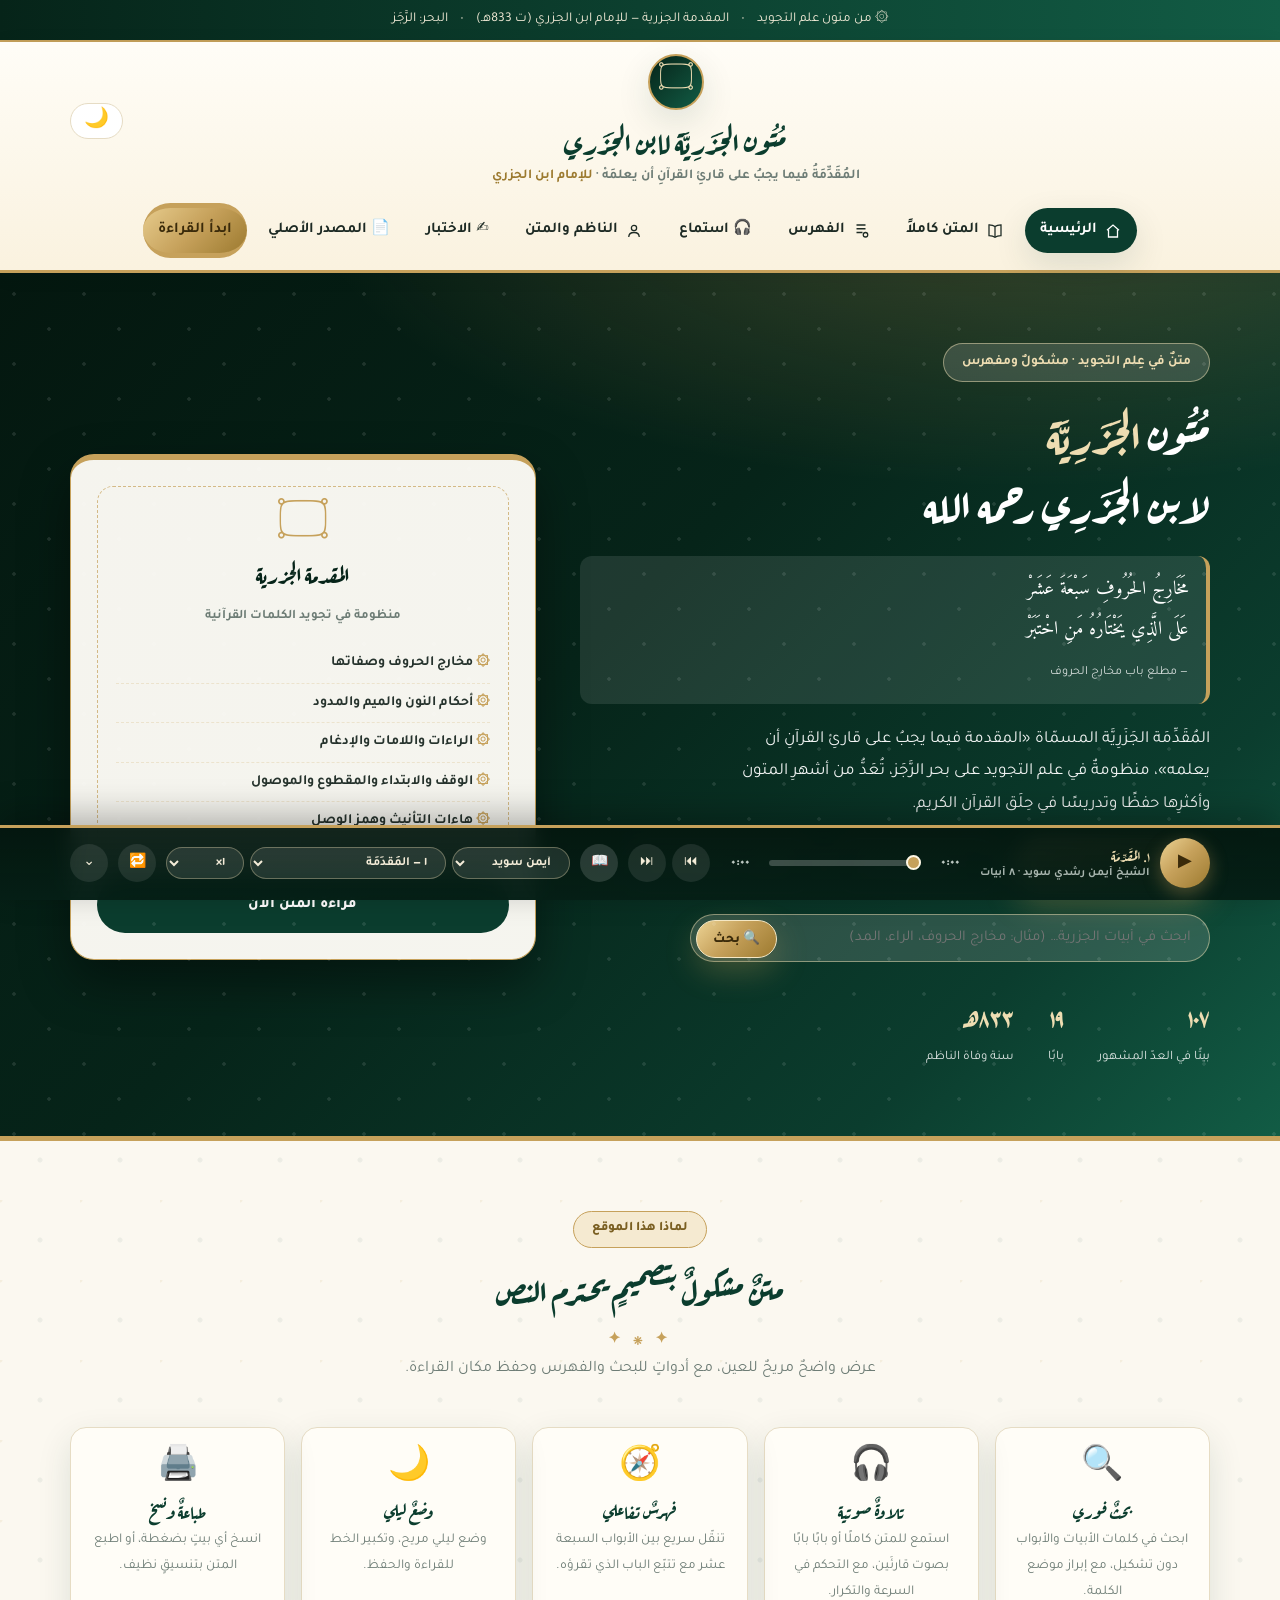
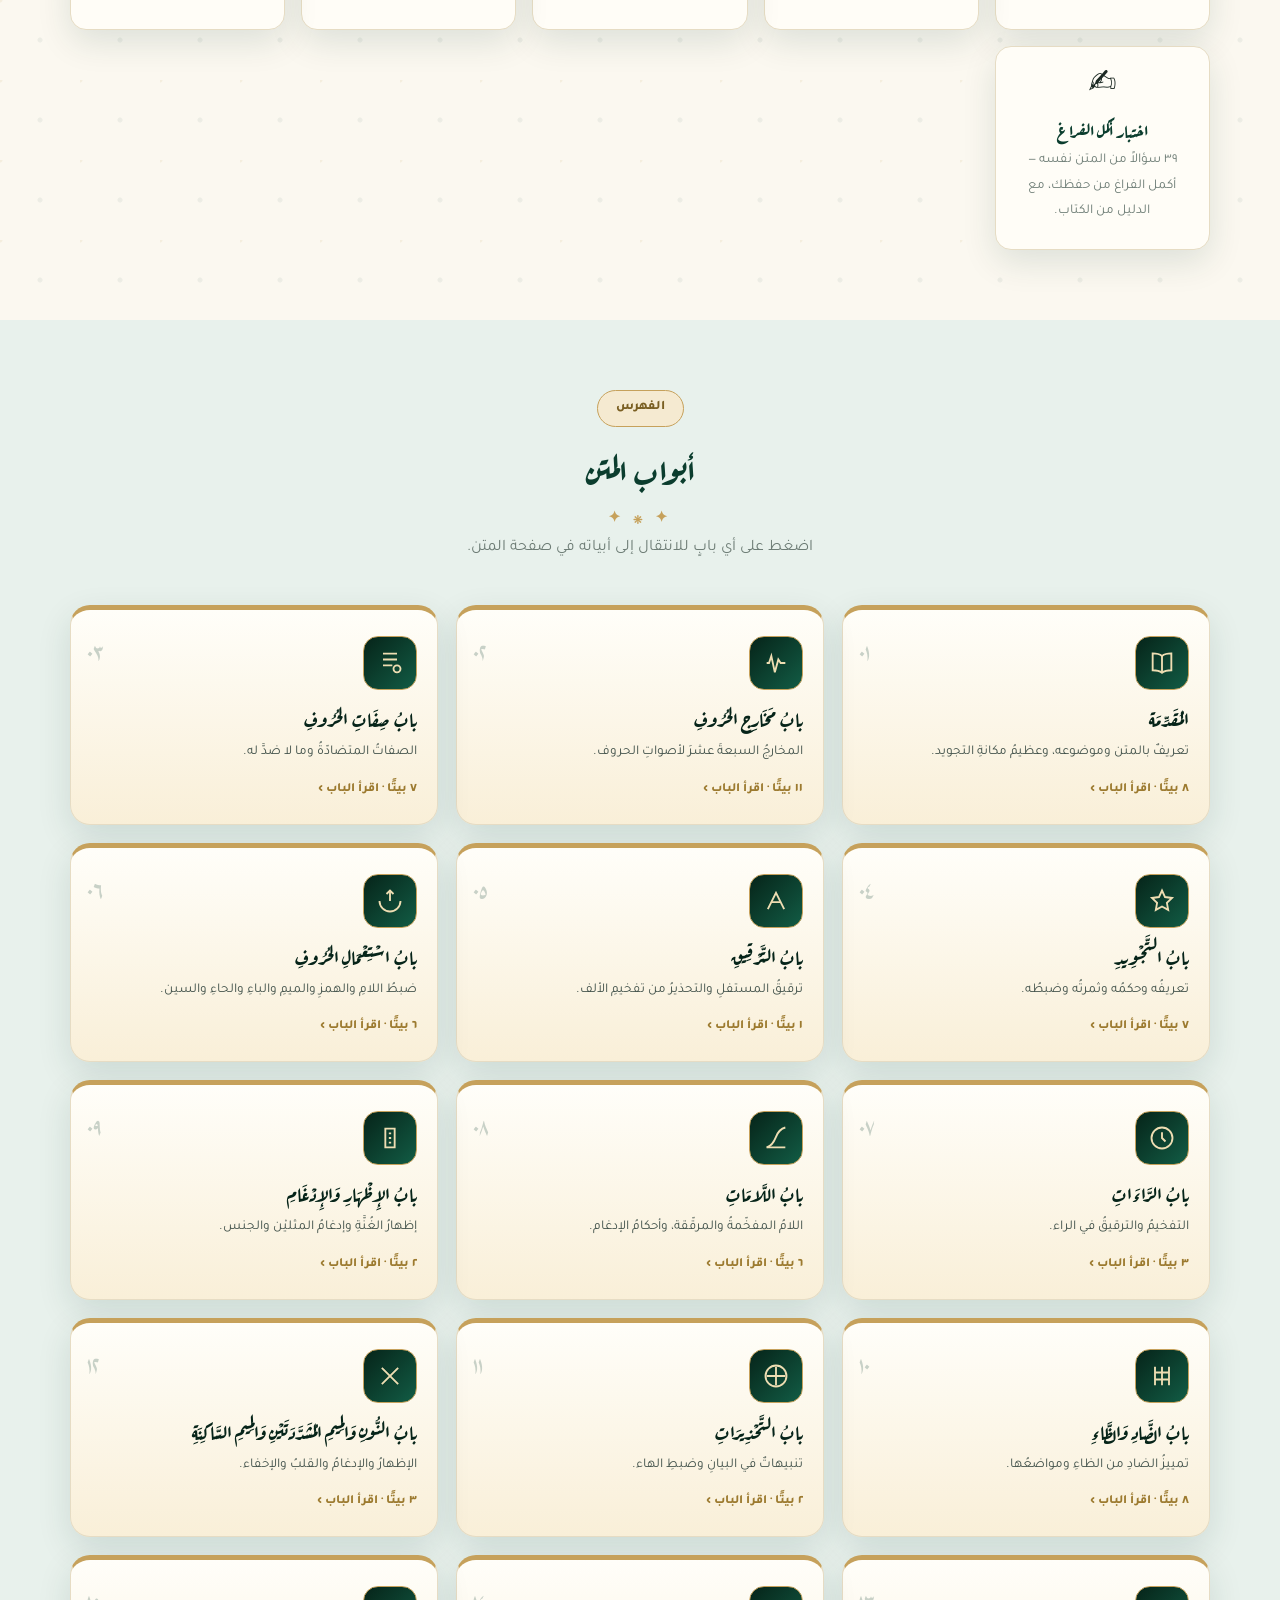
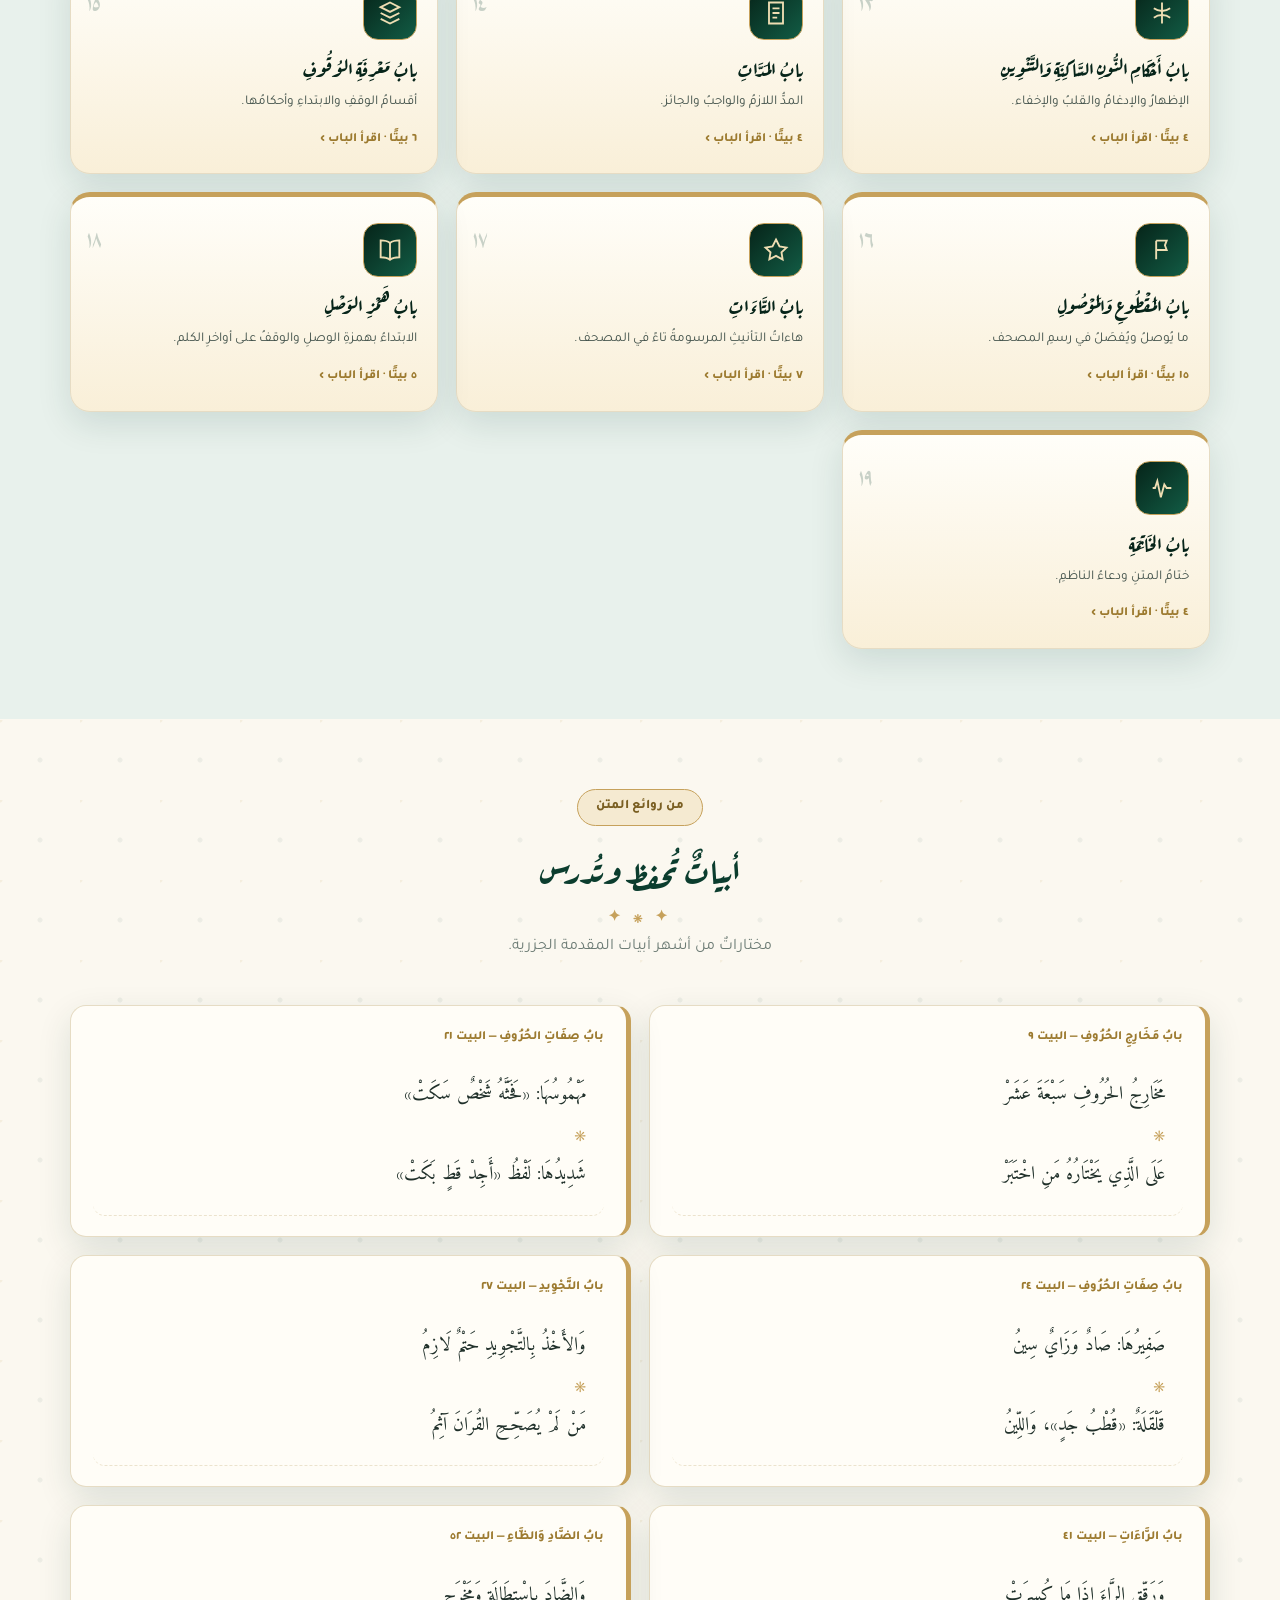
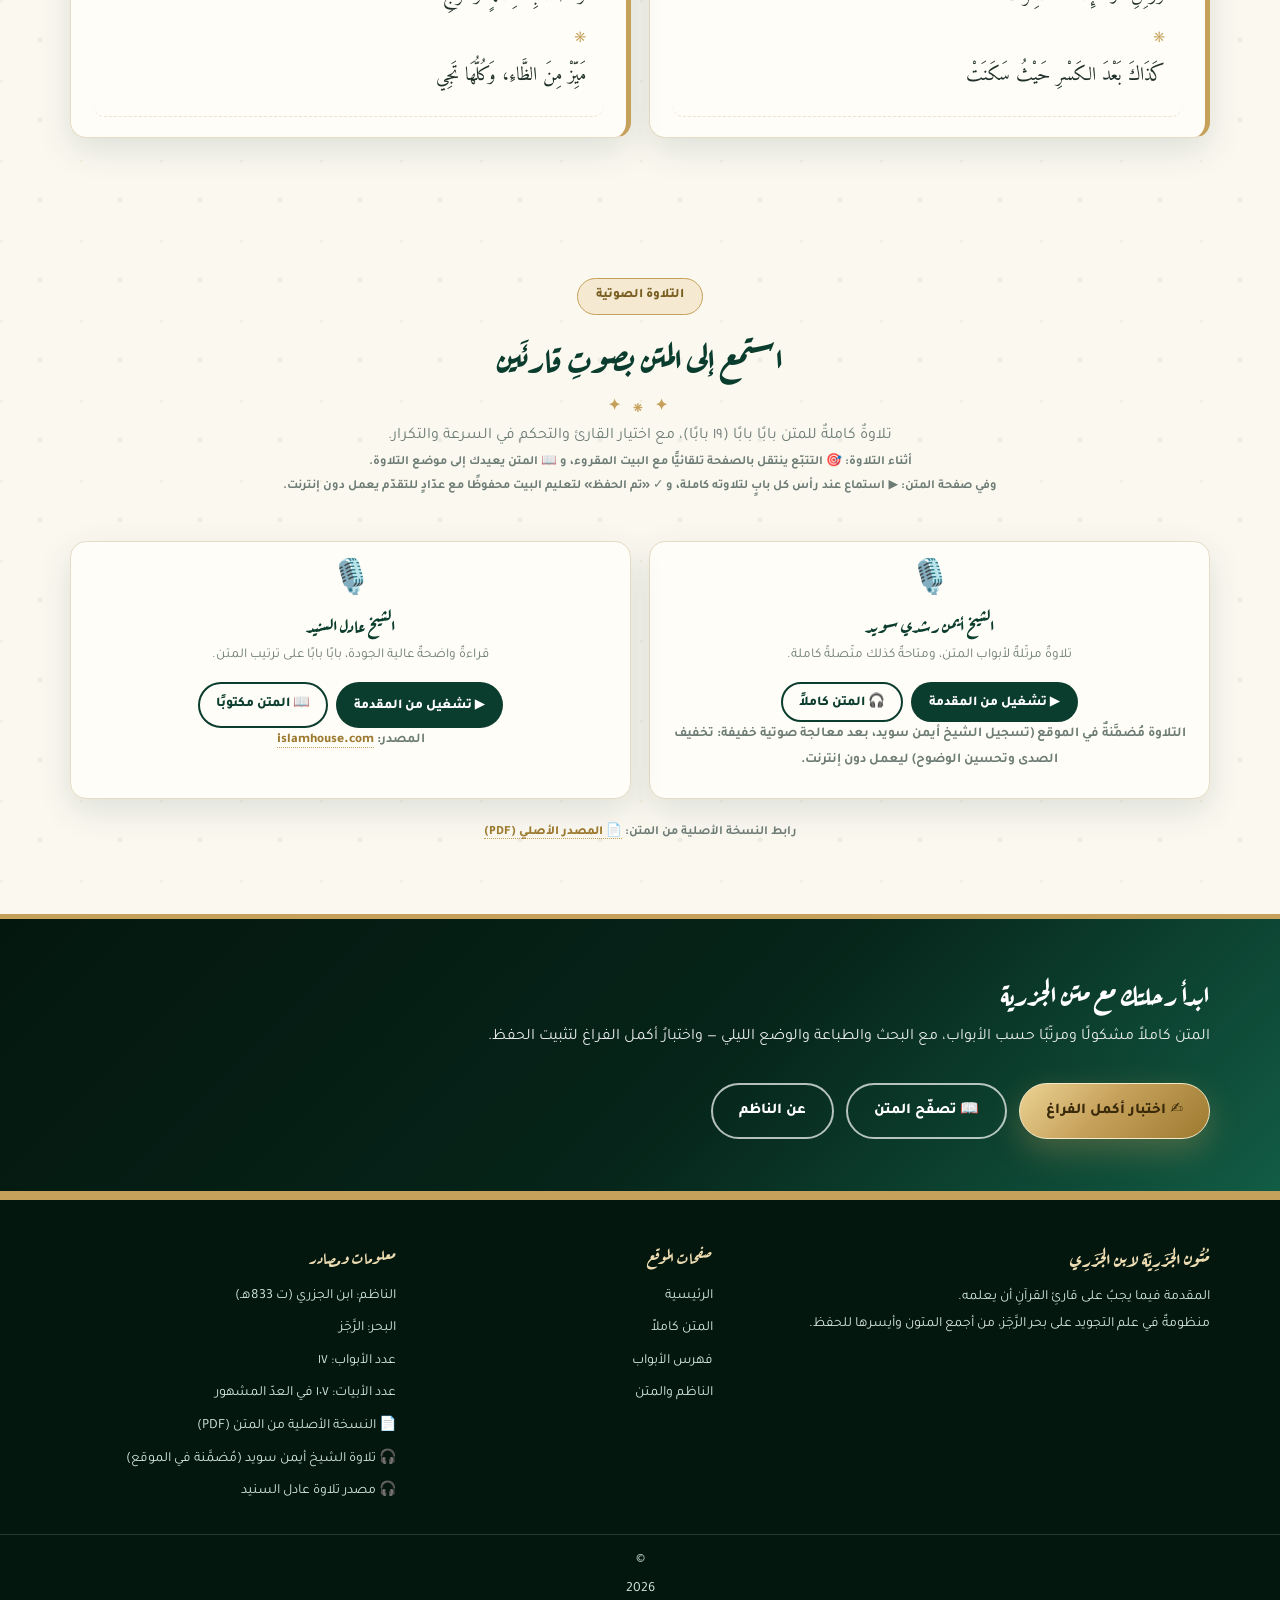
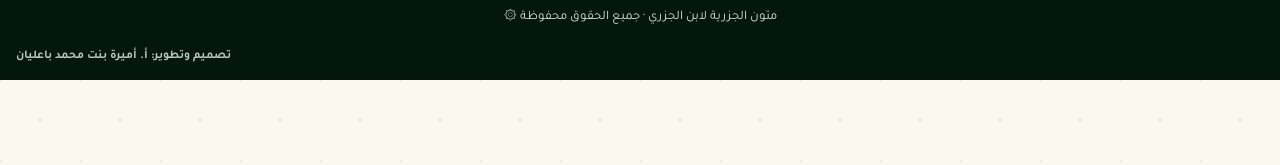
==== commit 3c6c9bcc: "نافذة منبثقة تلقائية لتثبيت الموقع كتطبيق: تظهر للزائر بعد نزول الصفحة مرة كل ٧ أيام («تثبيت الآن» ع" ====
--- a/index.html
+++ b/index.html
@@ -36,7 +36,6 @@
       <h1>مُتُون الجَزَرِيَّة لابن الجَزَرِي</h1>
       <p class="sub">المُقَدِّمَةُ فيما يجبُ على قارئِ القرآنِ أن يعلمَهْ · <b>للإمام ابن الجزري</b></p>
     </div>
-    <button class="install-app" id="installAppBtn" hidden aria-label="تنزيل التطبيق على الشاشة الرئيسية" title="تنزيل التطبيق على الشاشة الرئيسية"><span class="ic">📲</span><span class="t">تنزيل التطبيق</span></button>
     <button class="tool-btn" data-theme-toggle title="الوضع الليلي" style="font-size:20px">🌙</button>
   </div>
   <div class="container">
--- a/styles.css
+++ b/styles.css
@@ -305,13 +305,24 @@
 body.dark .matn-tip{color:#b3a06f!important;background:#131f19}
 body.dark .matn-tip b{color:#8fe0b6}
 
-.bab-sec{margin-bottom:38px;scroll-margin-top:90px}
+.bab-sec{margin-bottom:38px;scroll-margin-top:130px}
+/* بقاء إبراز عنوان الباب عند القدوم من الفهرس: نقلة أولية ثم ثبات */
+@keyframes tocflash{
+  0%{background:rgba(18,92,69,.35);box-shadow:0 0 0 3px var(--gold),0 0 0 14px rgba(18,92,69,.22)}
+  60%{background:rgba(18,92,69,.26);box-shadow:0 0 0 2.5px var(--gold),0 0 0 10px rgba(18,92,69,.12)}
+  100%{background:rgba(18,92,69,.14);box-shadow:0 0 0 2.5px var(--gold),0 0 0 10px rgba(18,92,69,.10)}
+}
+.bab-sec.toc-jump h3{
+  animation:tocflash .8s ease .05s 1 both;
+  border-radius:0 0 16px 16px
+}
+.bab-sec.toc-jump h3 .bnum{box-shadow:0 3px 10px rgba(157,116,32,.5)}
 .bab-sec h3{
   font-size:23px;color:var(--green-deep);margin:0 0 4px;padding:0 0 10px;
   border-bottom:1px solid var(--line);display:flex;align-items:baseline;gap:10px;flex-wrap:wrap
 }
 .bab-sec h3 .bnum{
-  font-size:14px;background:var(--green);color:#fff;border-radius:50px;padding:2px 12px;font-family:'Tajawal';font-weight:800
+  font-size:14px;background:var(--green);color:#efe7d5;border-radius:50px;padding:2px 12px;font-family:'Tajawal';font-weight:800
 }
 .listen-btn{
   margin-inline-start:auto;align-self:center;border:1.5px solid var(--line);background:#fff;cursor:pointer;
@@ -427,7 +438,7 @@
 body.dark #searchInfo{color:#a6bab0}
 body.dark .toc{background:#101a15;border-color:#22322a}
 body.dark .toc h3{color:#f0f6f2}
-body.dark .toc a{color:#cfe0d7}
+body.dark .toc a{color:#fff}
 body.dark .toc a:hover{background:#16241e}
 body.dark .toc a .tn{color:var(--gold)}
 body.dark .toc a .ct{color:#8fa39a}
@@ -440,8 +451,15 @@
 body.dark .matn-intro .bsm{color:var(--gold-2)}
 body.dark .matn-intro h2{color:#f0f6f2}
 body.dark .matn-intro p{color:#a6bab0}
-body.dark .bab-sec h3{color:#f0f6f2}
-body.dark .bab-sec h3 .bnum{background:#125c45;color:#f4ecd8}
+body.dark .bab-sec{color:#f0f6f2}
+body.dark .bab-sec h3,body.dark .bab-sec.playing h3{color:#fff}
+@keyframes tocflashDark{
+  0%{background:rgba(198,161,91,.32);box-shadow:0 0 0 3px var(--gold),0 0 0 14px rgba(198,161,91,.20)}
+  60%{background:rgba(198,161,91,.24);box-shadow:0 0 0 2.5px var(--gold),0 0 0 10px rgba(198,161,91,.14)}
+  100%{background:rgba(198,161,91,.12);box-shadow:0 0 0 2.5px var(--gold),0 0 0 10px rgba(198,161,91,.10)}
+}
+body.dark .bab-sec.toc-jump h3{animation-name:tocflashDark}
+body.dark .bab-sec h3 .bnum{background:#125c45;color:#fff}
 body.dark .bab-sec .bdesc{color:#a6bab0}
 body.dark .bab-sec.playing h3::after{color:var(--gold)}
 body.dark .bayt{border-bottom-color:#1e2c25}
@@ -745,6 +763,8 @@
 .inst-card ol{margin:0 0 16px;padding-right:20px;font-size:15px;line-height:2}
 .inst-card .ic{font-size:17px}
 .inst-card .inst-note{font-size:13.5px;opacity:.8;line-height:1.9;margin:0 0 14px}
+.inst-actions{display:flex;gap:10px;justify-content:flex-start;align-items:center;flex-wrap:wrap;margin-top:4px}
+.inst-actions .btn{min-width:120px}
 body.dark .inst-card h4{color:#dff0e7}
 
 @media(max-width:620px){
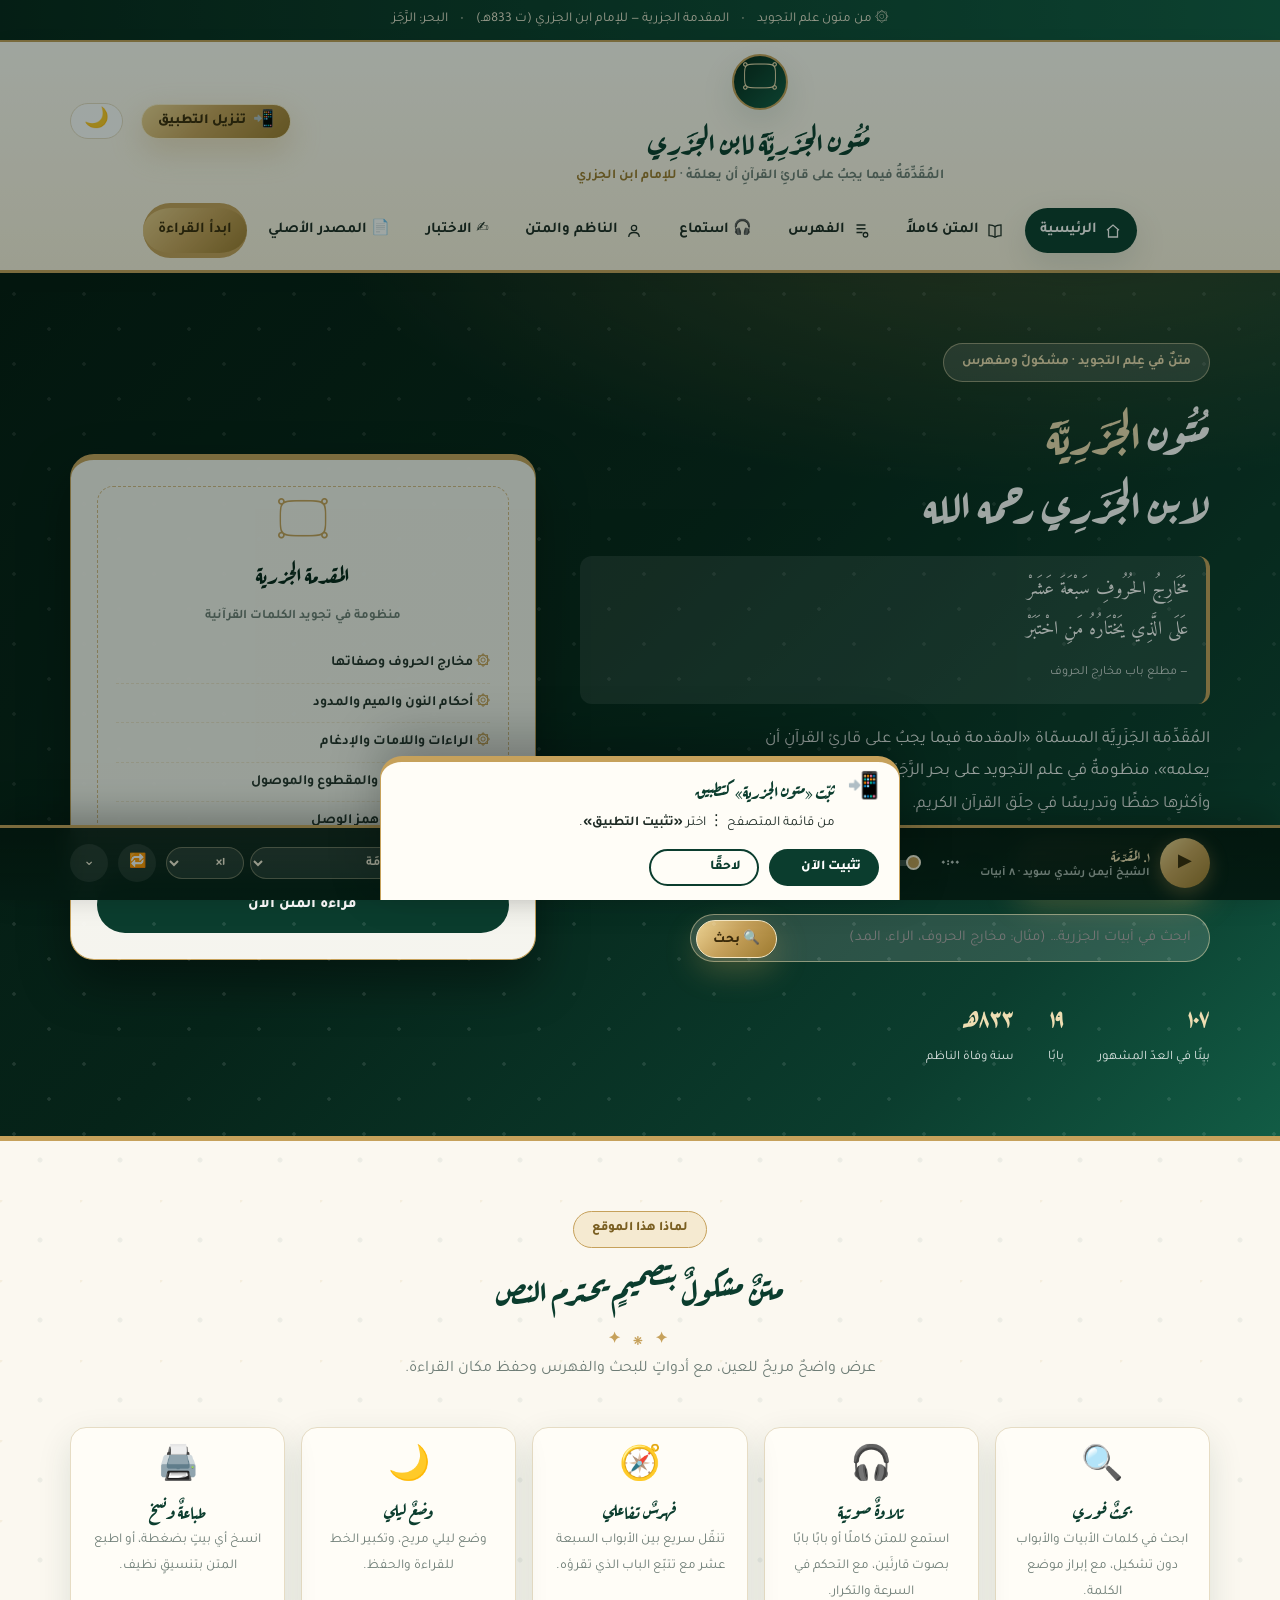
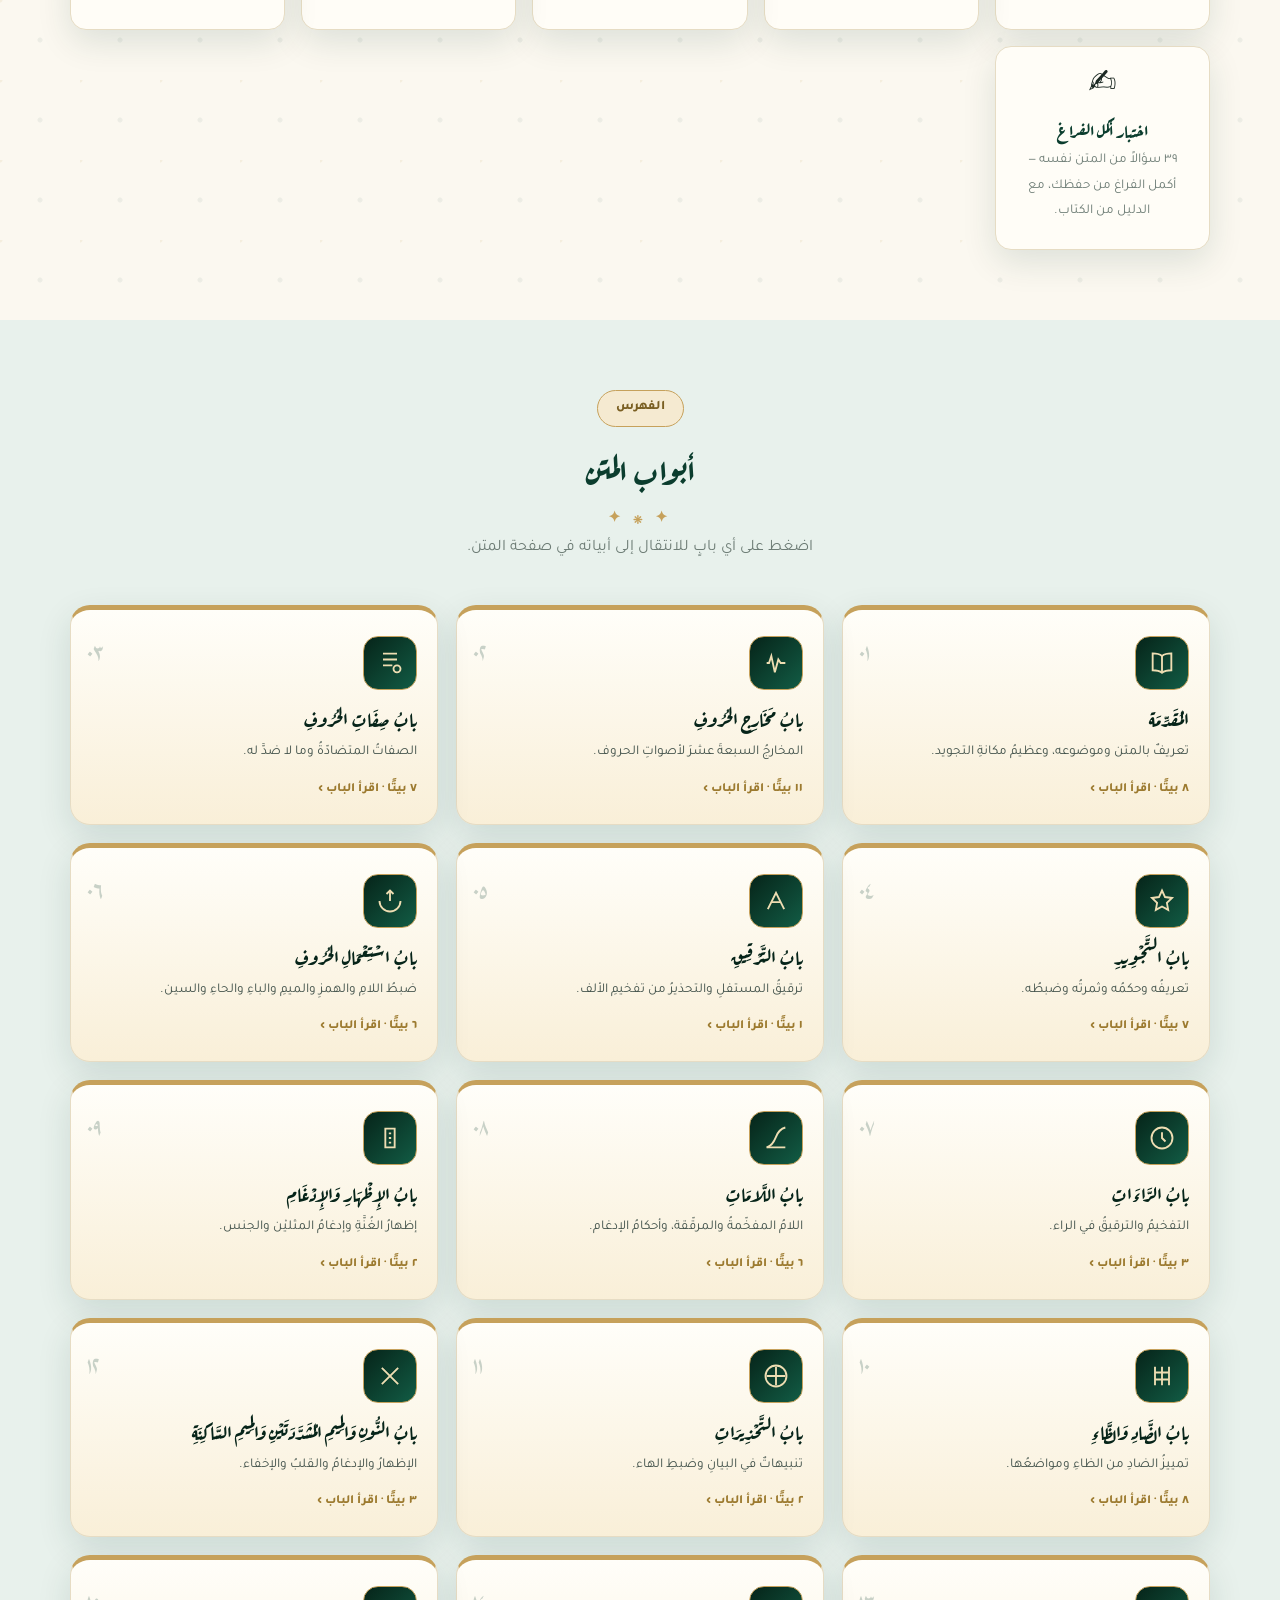
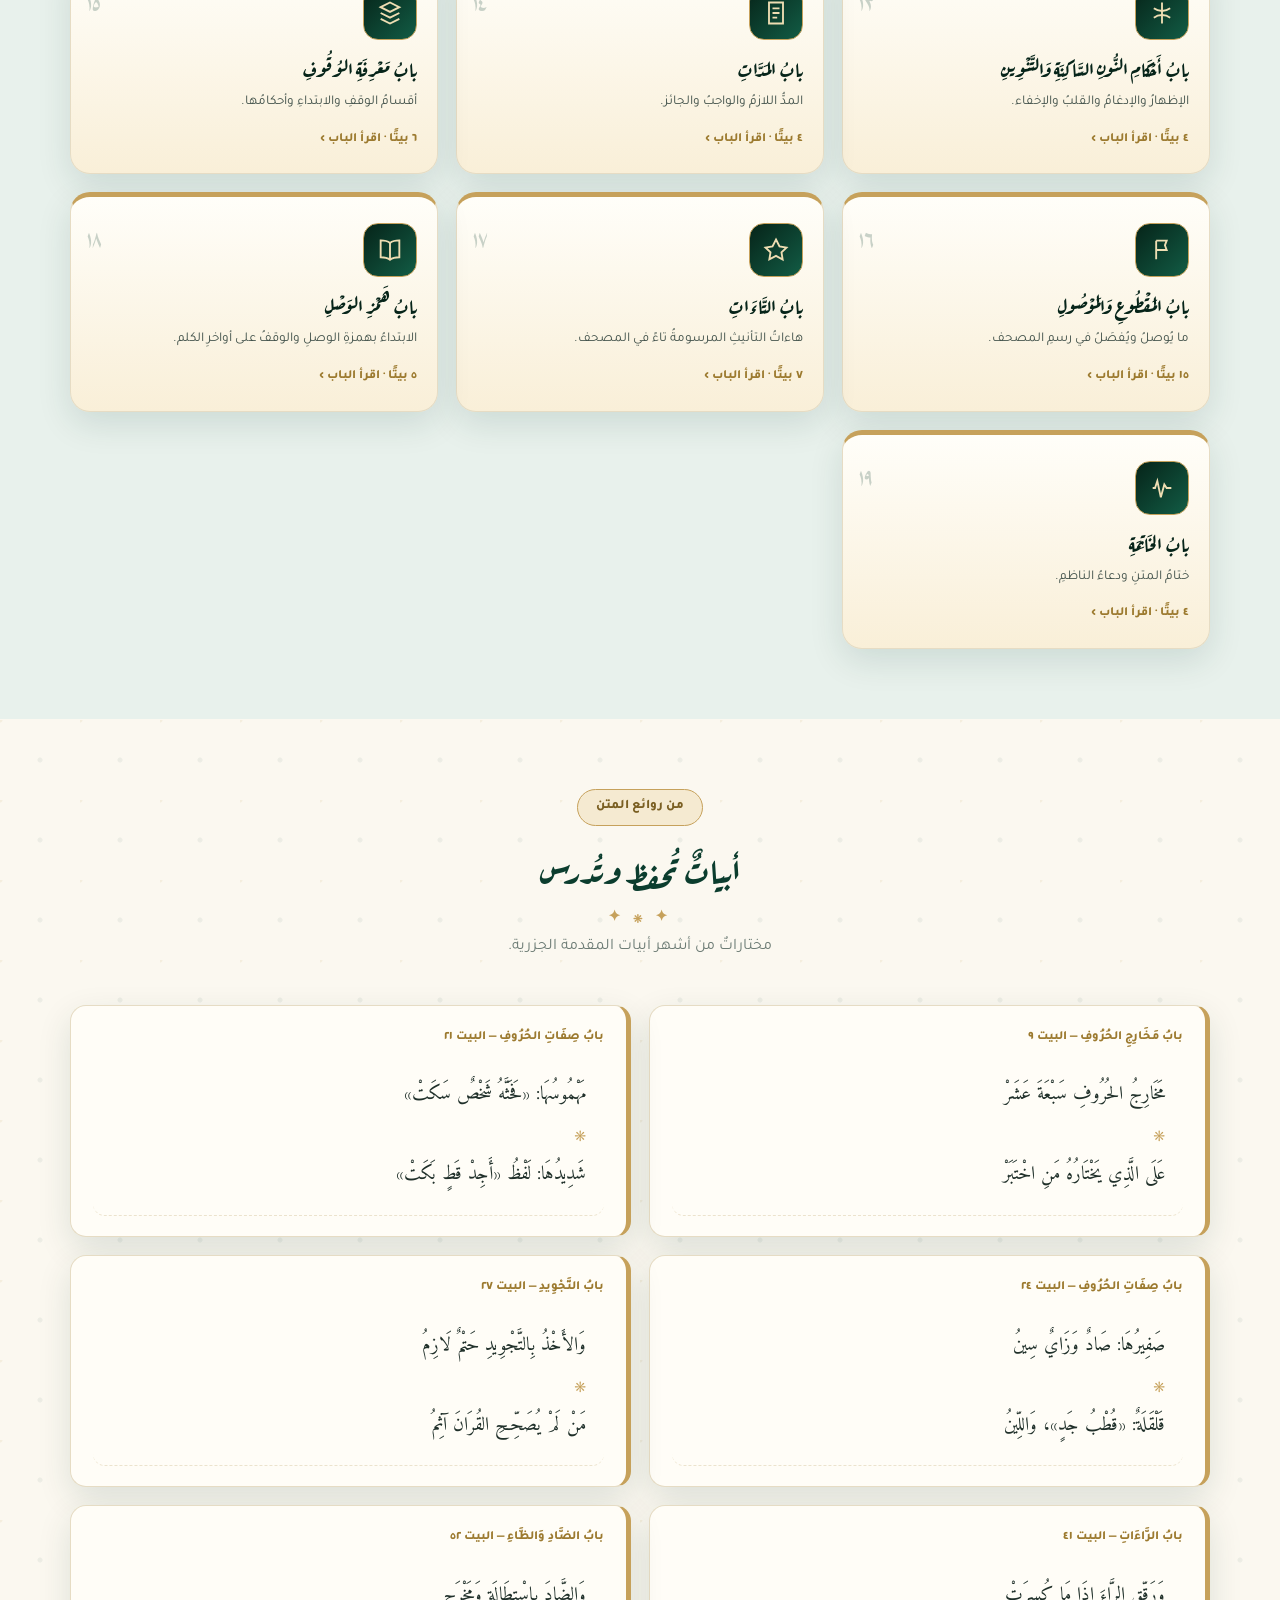
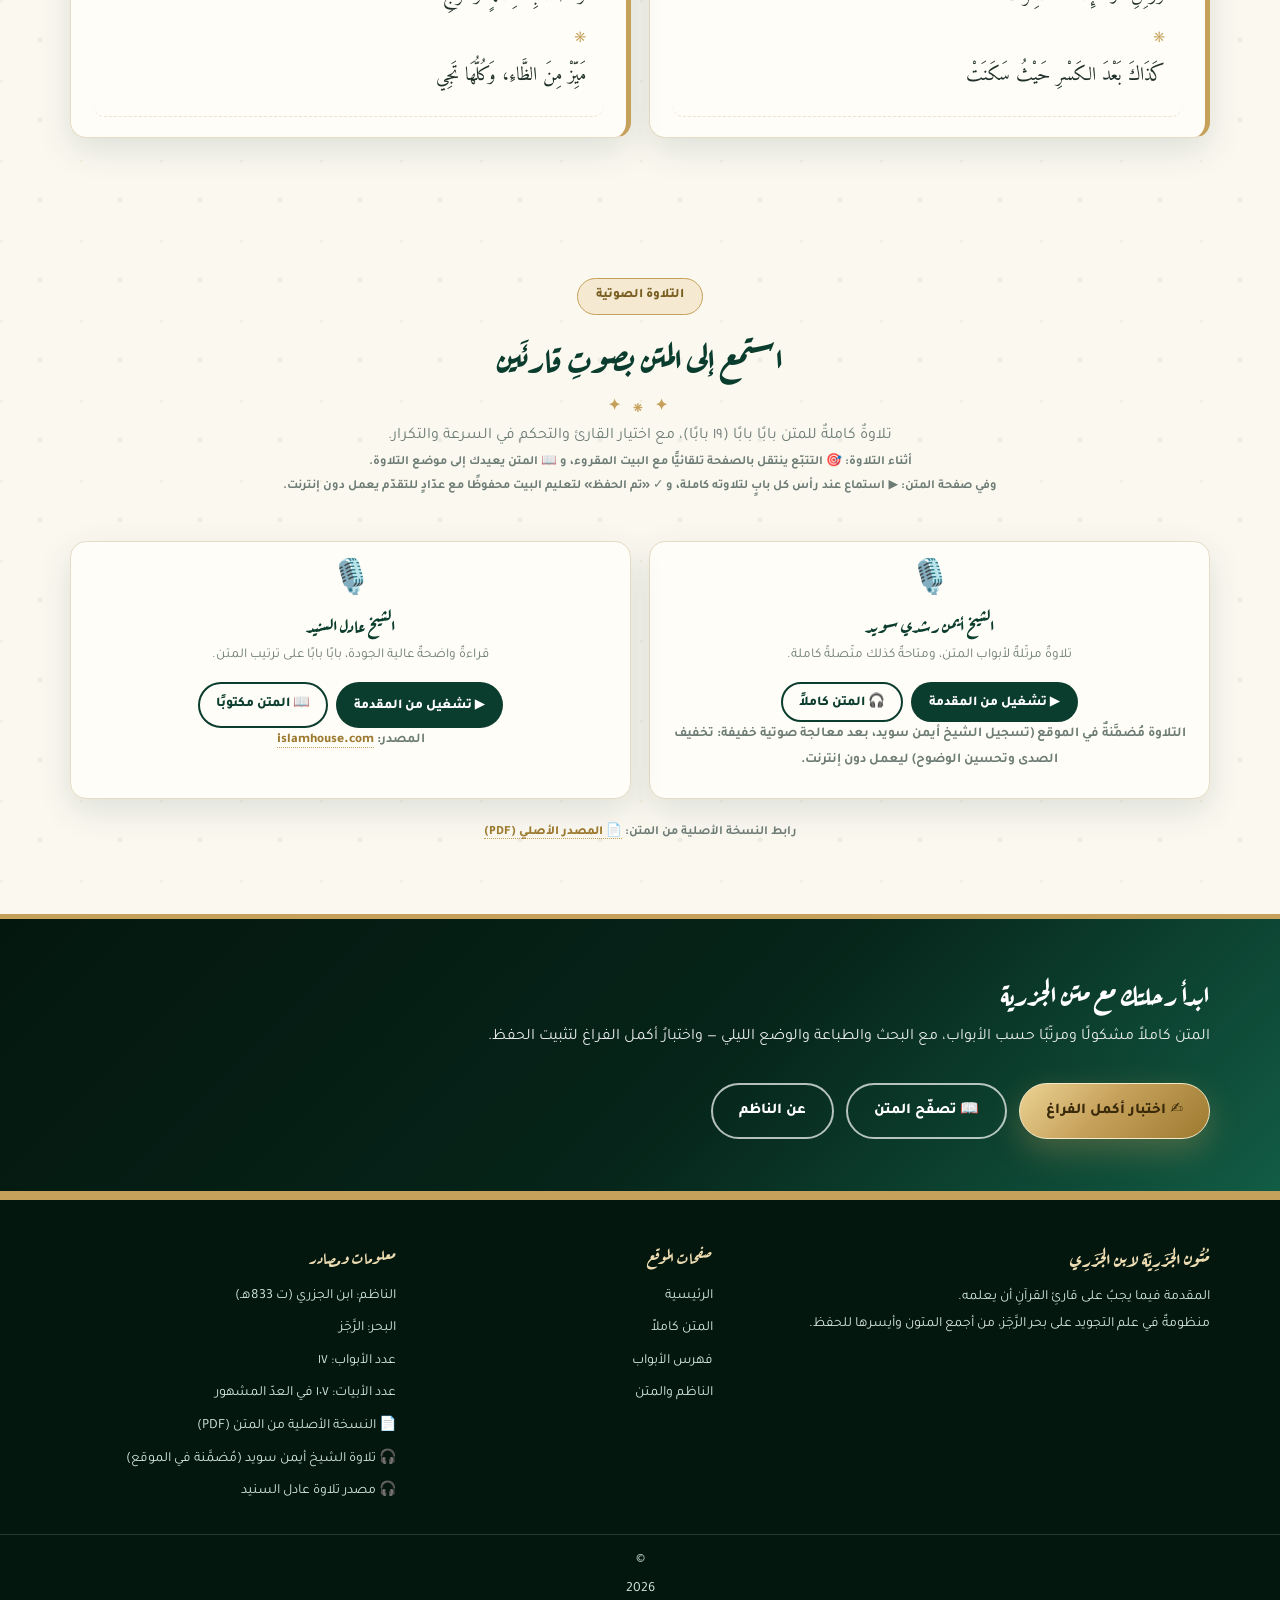
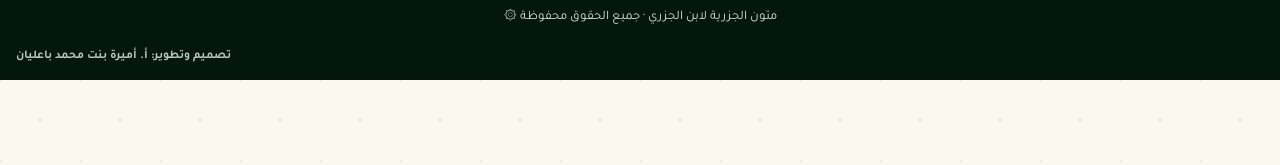
==== commit 016e9fc7: "إرجاع رمز التنزيل 📲 أعلى الصفحات (بالأسلوب الأصلي: يثبّت مباشرة عبر beforeinstallprompt وإلا استدعاء" ====
--- a/index.html
+++ b/index.html
@@ -36,6 +36,7 @@
       <h1>مُتُون الجَزَرِيَّة لابن الجَزَرِي</h1>
       <p class="sub">المُقَدِّمَةُ فيما يجبُ على قارئِ القرآنِ أن يعلمَهْ · <b>للإمام ابن الجزري</b></p>
     </div>
+    <button class="install-app" id="installAppBtn" aria-label="تنزيل التطبيق على الشاشة الرئيسية" title="تنزيل التطبيق على الشاشة الرئيسية"><span class="ic">📲</span><span class="t">تنزيل التطبيق</span></button>
     <button class="tool-btn" data-theme-toggle title="الوضع الليلي" style="font-size:20px">🌙</button>
   </div>
   <div class="container">
--- a/styles.css
+++ b/styles.css
@@ -749,22 +749,27 @@
 
 /* نافذة تعليمات التنزيل */
 .inst-help{
-  position:fixed;inset:0;z-index:400;display:none;align-items:center;justify-content:center;
-  background:rgba(4,23,15,.62);padding:18px
+  position:fixed;inset:0;z-index:400;display:none;align-items:flex-end;justify-content:center;
+  background:rgba(4,23,15,.38);padding:0 14px
 }
 .inst-help.open{display:flex}
 .inst-card{
-  background:var(--paper);color:var(--ink);width:100%;max-width:450px;text-align:right;
-  border:1px solid var(--gold);border-top:6px solid var(--gold);border-radius:20px;
-  padding:22px 24px 20px;box-shadow:0 24px 60px rgba(0,0,0,.45)
-}
-.inst-card h4{margin:0 0 10px;color:var(--green);font-size:20px}
-.inst-card p{margin:0 0 8px;font-size:15px}
+  background:var(--paper);color:var(--ink);width:100%;max-width:520px;text-align:right;
+  border:1px solid var(--gold);border-bottom:0;border-top:6px solid var(--gold);
+  border-radius:22px 22px 0 0;padding:14px 20px 14px;
+  box-shadow:0 -18px 50px rgba(0,0,0,.25);
+  transform:translateY(30px);opacity:0;transition:transform .3s ease,opacity .3s ease
+}
+.inst-help.open .inst-card{transform:translateY(0);opacity:1}
+.inst-head{float:right;font-size:26px;margin-inline-end:12px;line-height:1.15}
+.inst-body{overflow:hidden}
+.inst-card h4{margin:0 0 4px;color:var(--green);font-size:18px;font-weight:900}
+.inst-card p{margin:0;font-size:13.5px;line-height:1.9}
 .inst-card ol{margin:0 0 16px;padding-right:20px;font-size:15px;line-height:2}
-.inst-card .ic{font-size:17px}
-.inst-card .inst-note{font-size:13.5px;opacity:.8;line-height:1.9;margin:0 0 14px}
-.inst-actions{display:flex;gap:10px;justify-content:flex-start;align-items:center;flex-wrap:wrap;margin-top:4px}
-.inst-actions .btn{min-width:120px}
+.inst-card .ic{font-size:15px}
+.inst-card .inst-note{font-size:12.5px;opacity:.8;line-height:1.8;margin:0 0 10px}
+.inst-actions{display:flex;gap:10px;justify-content:flex-start;align-items:center;flex-wrap:wrap;margin-top:12px}
+.inst-actions .btn{min-width:110px}
 body.dark .inst-card h4{color:#dff0e7}
 
 @media(max-width:620px){
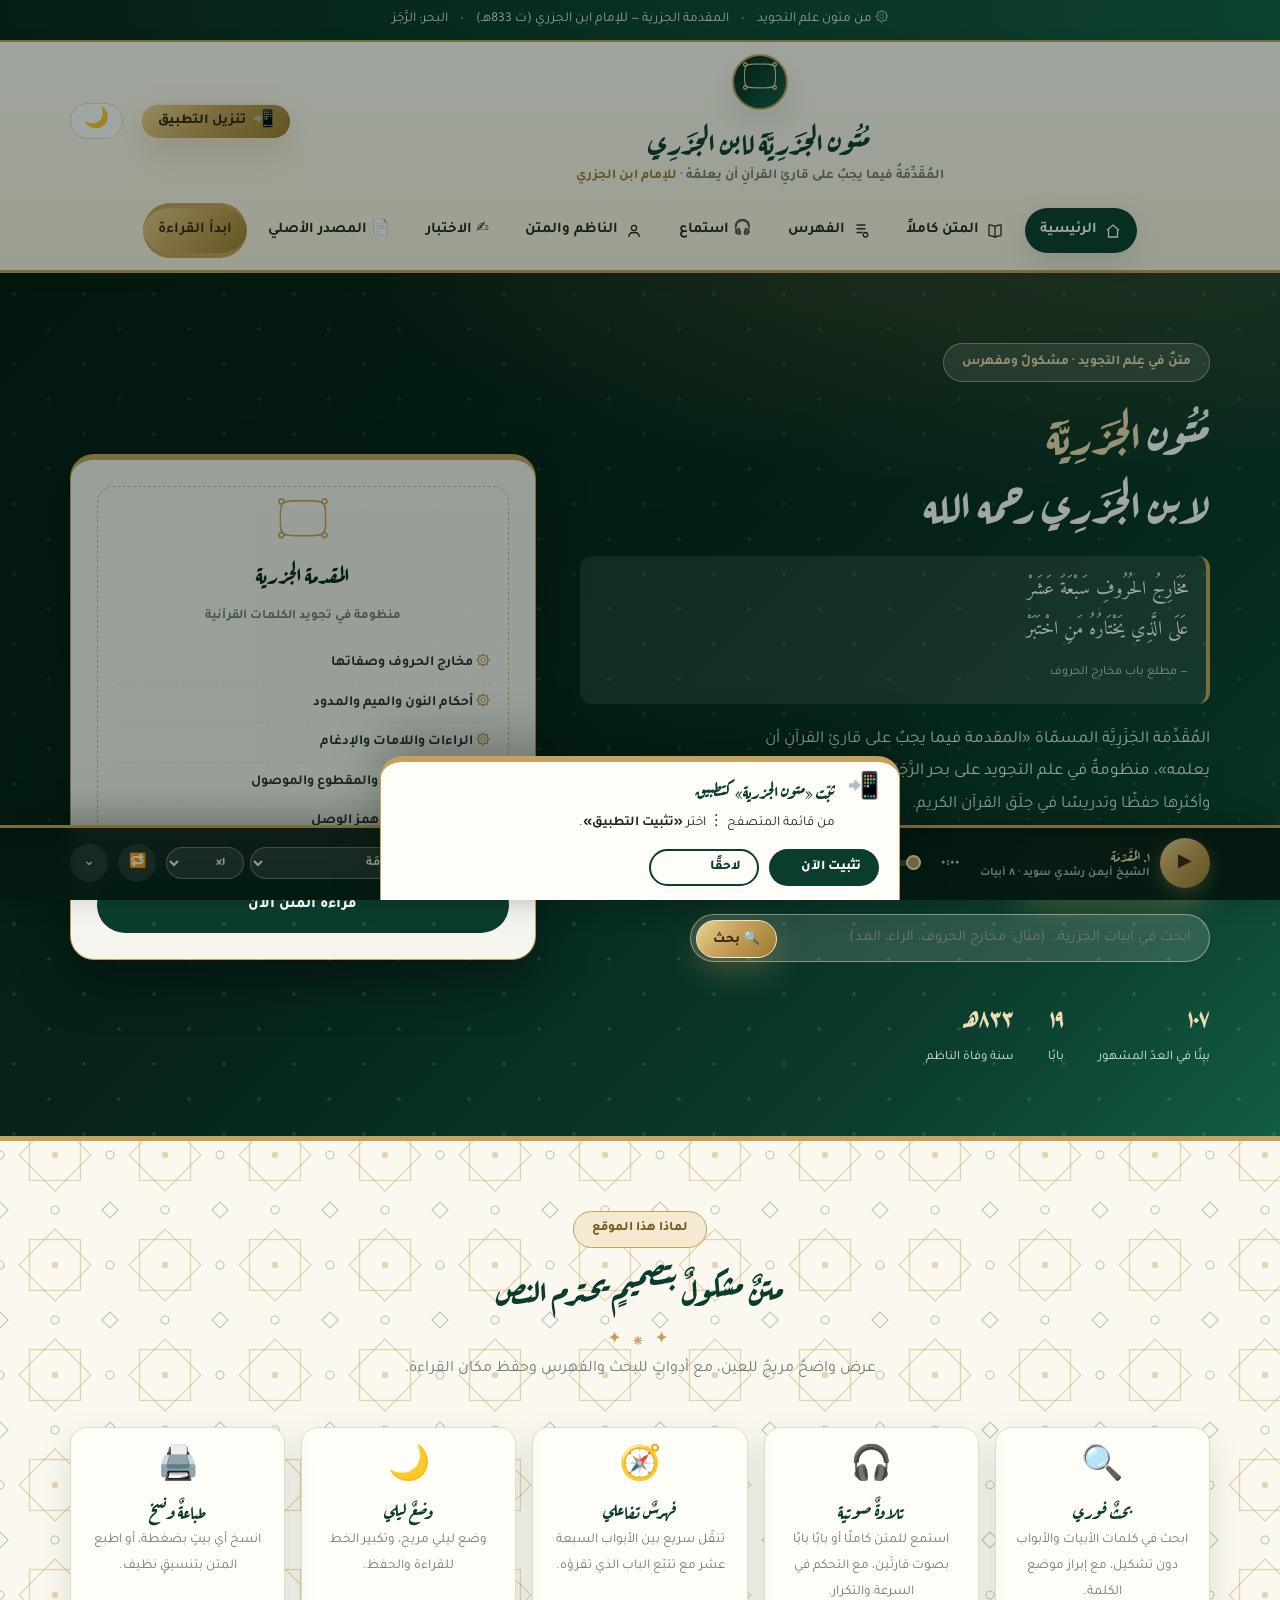
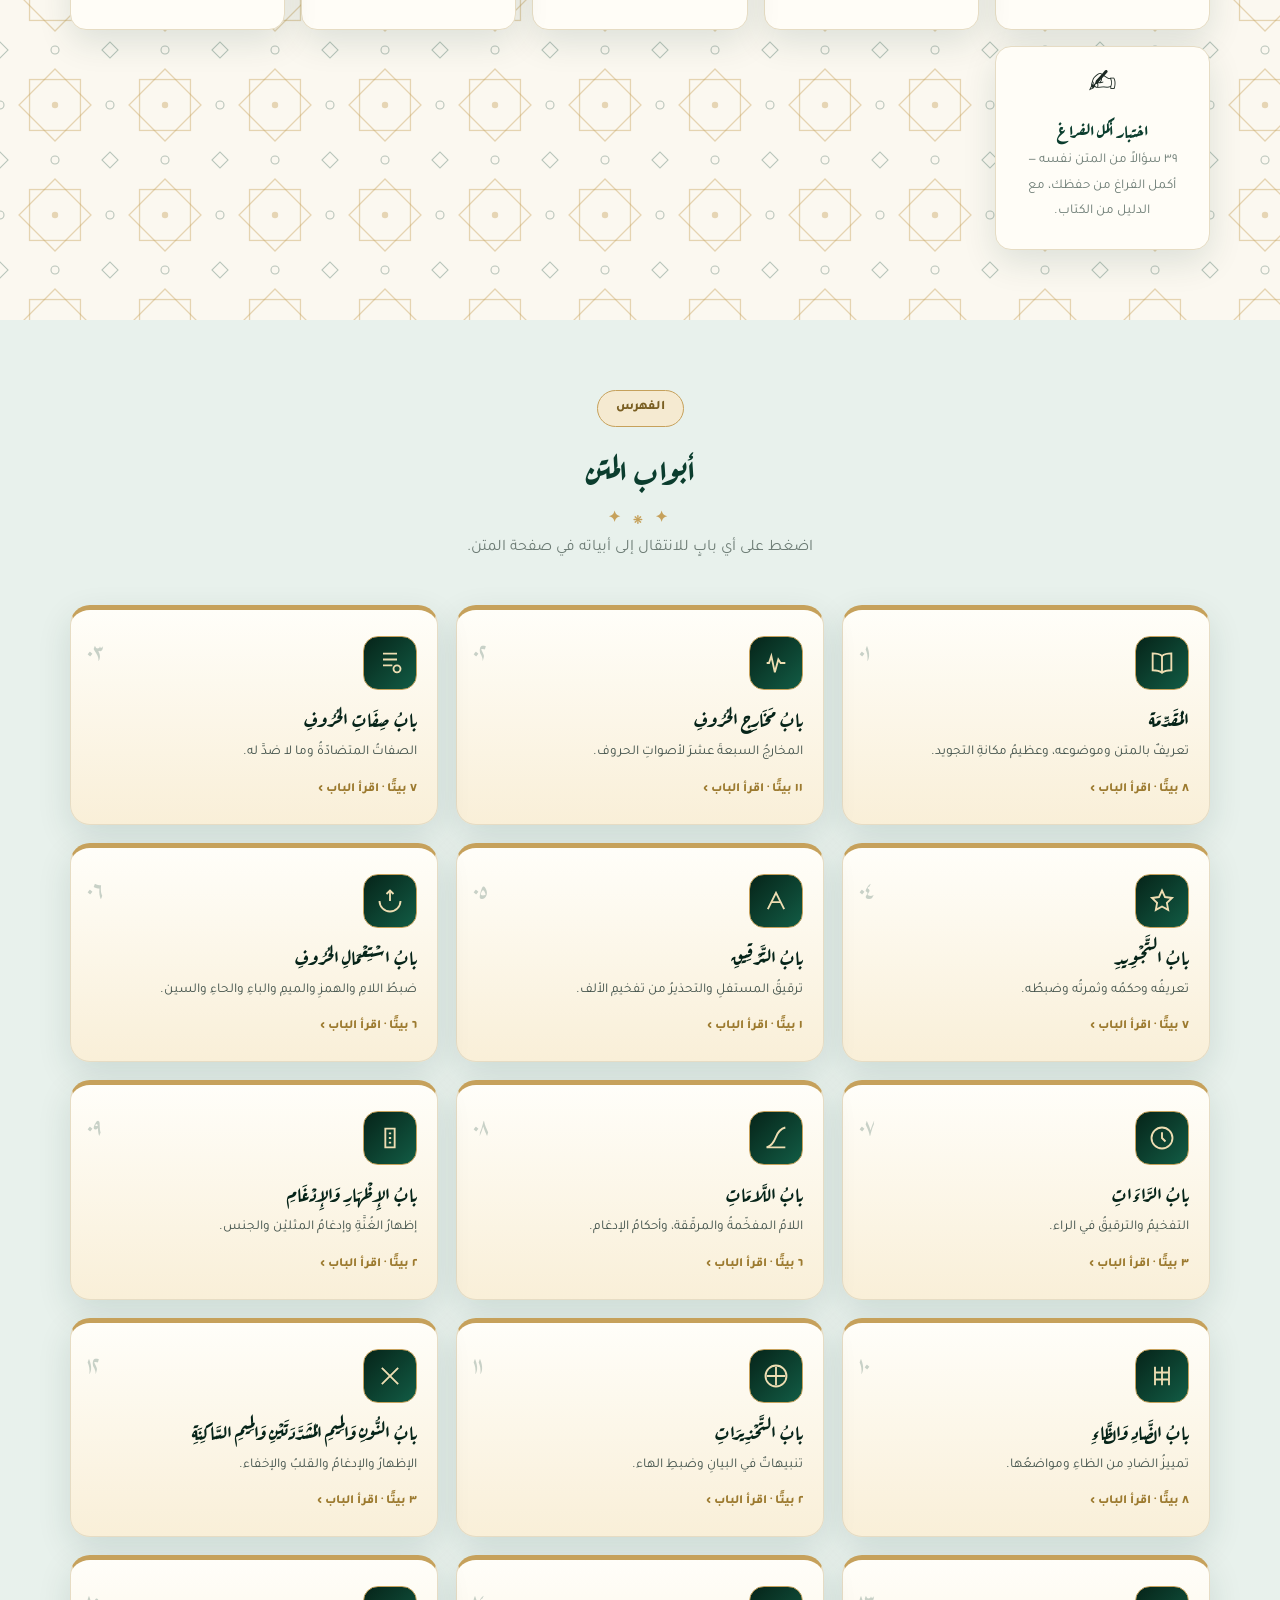
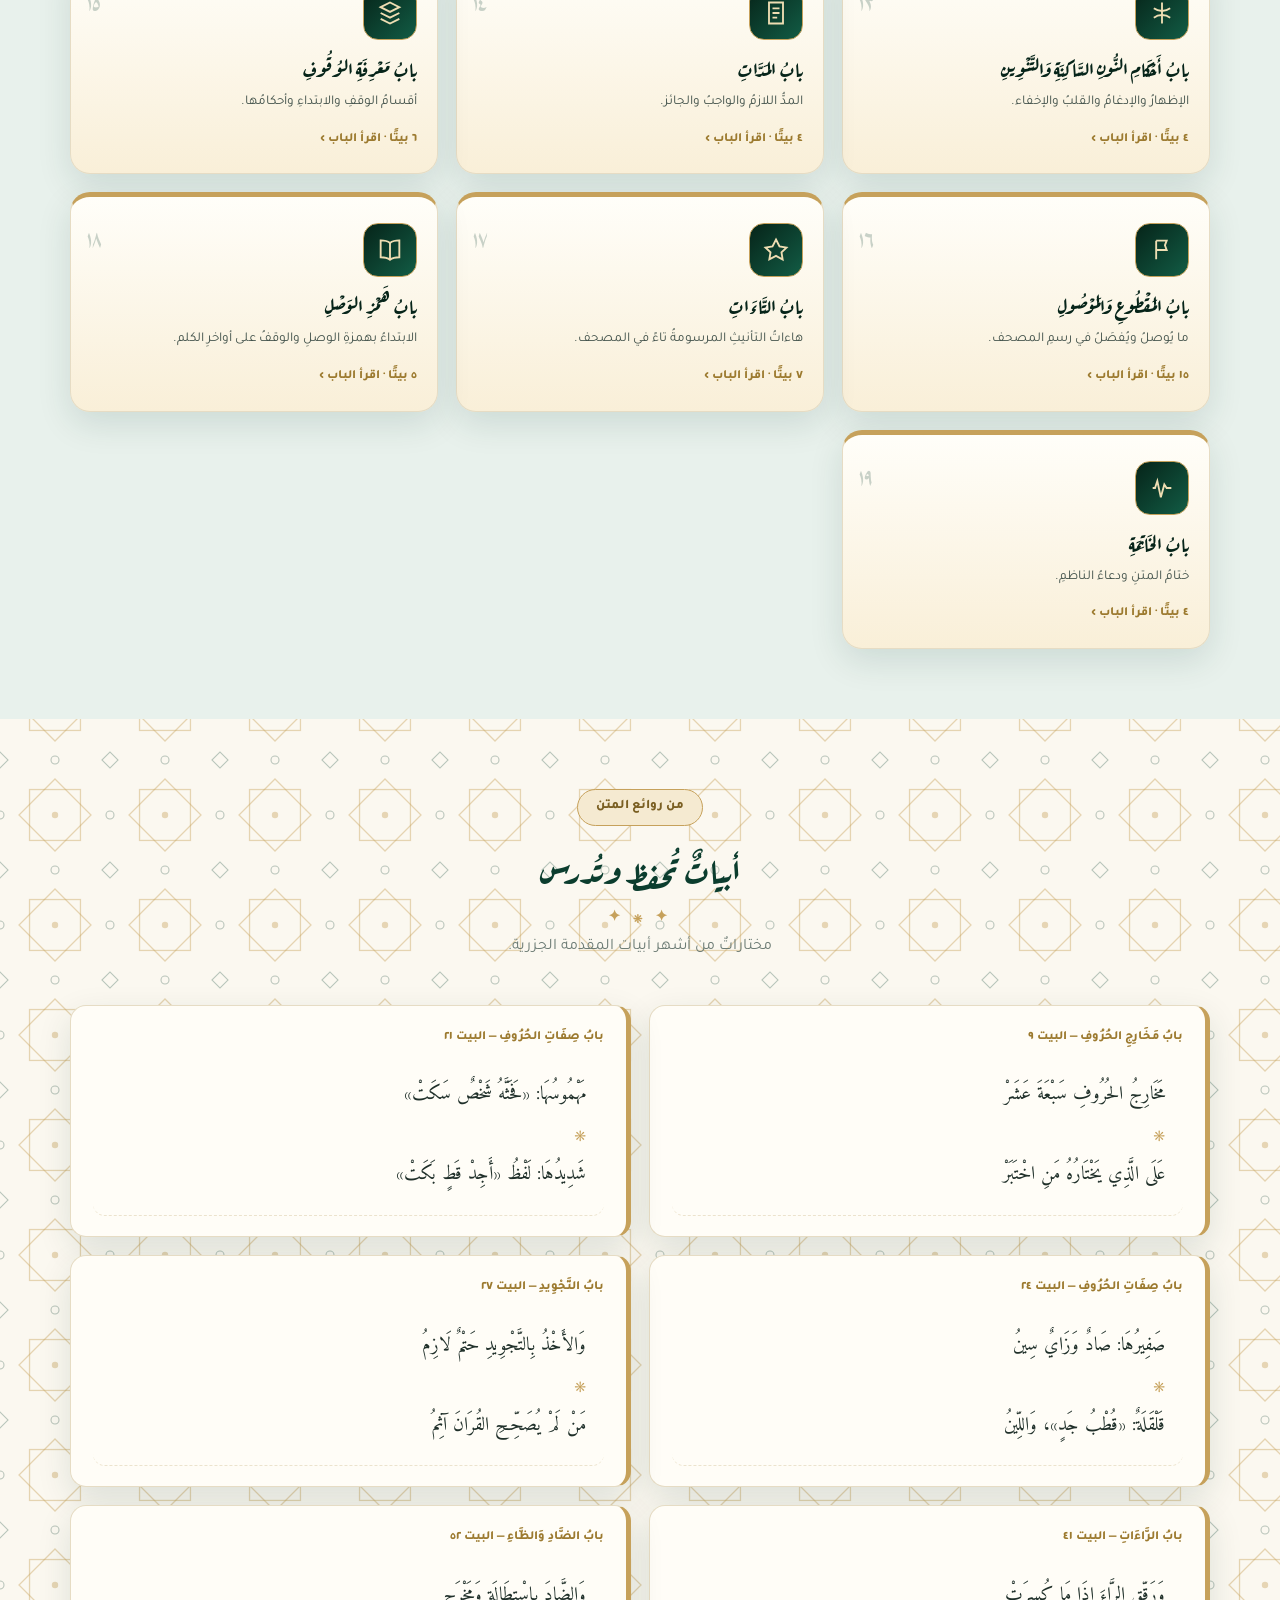
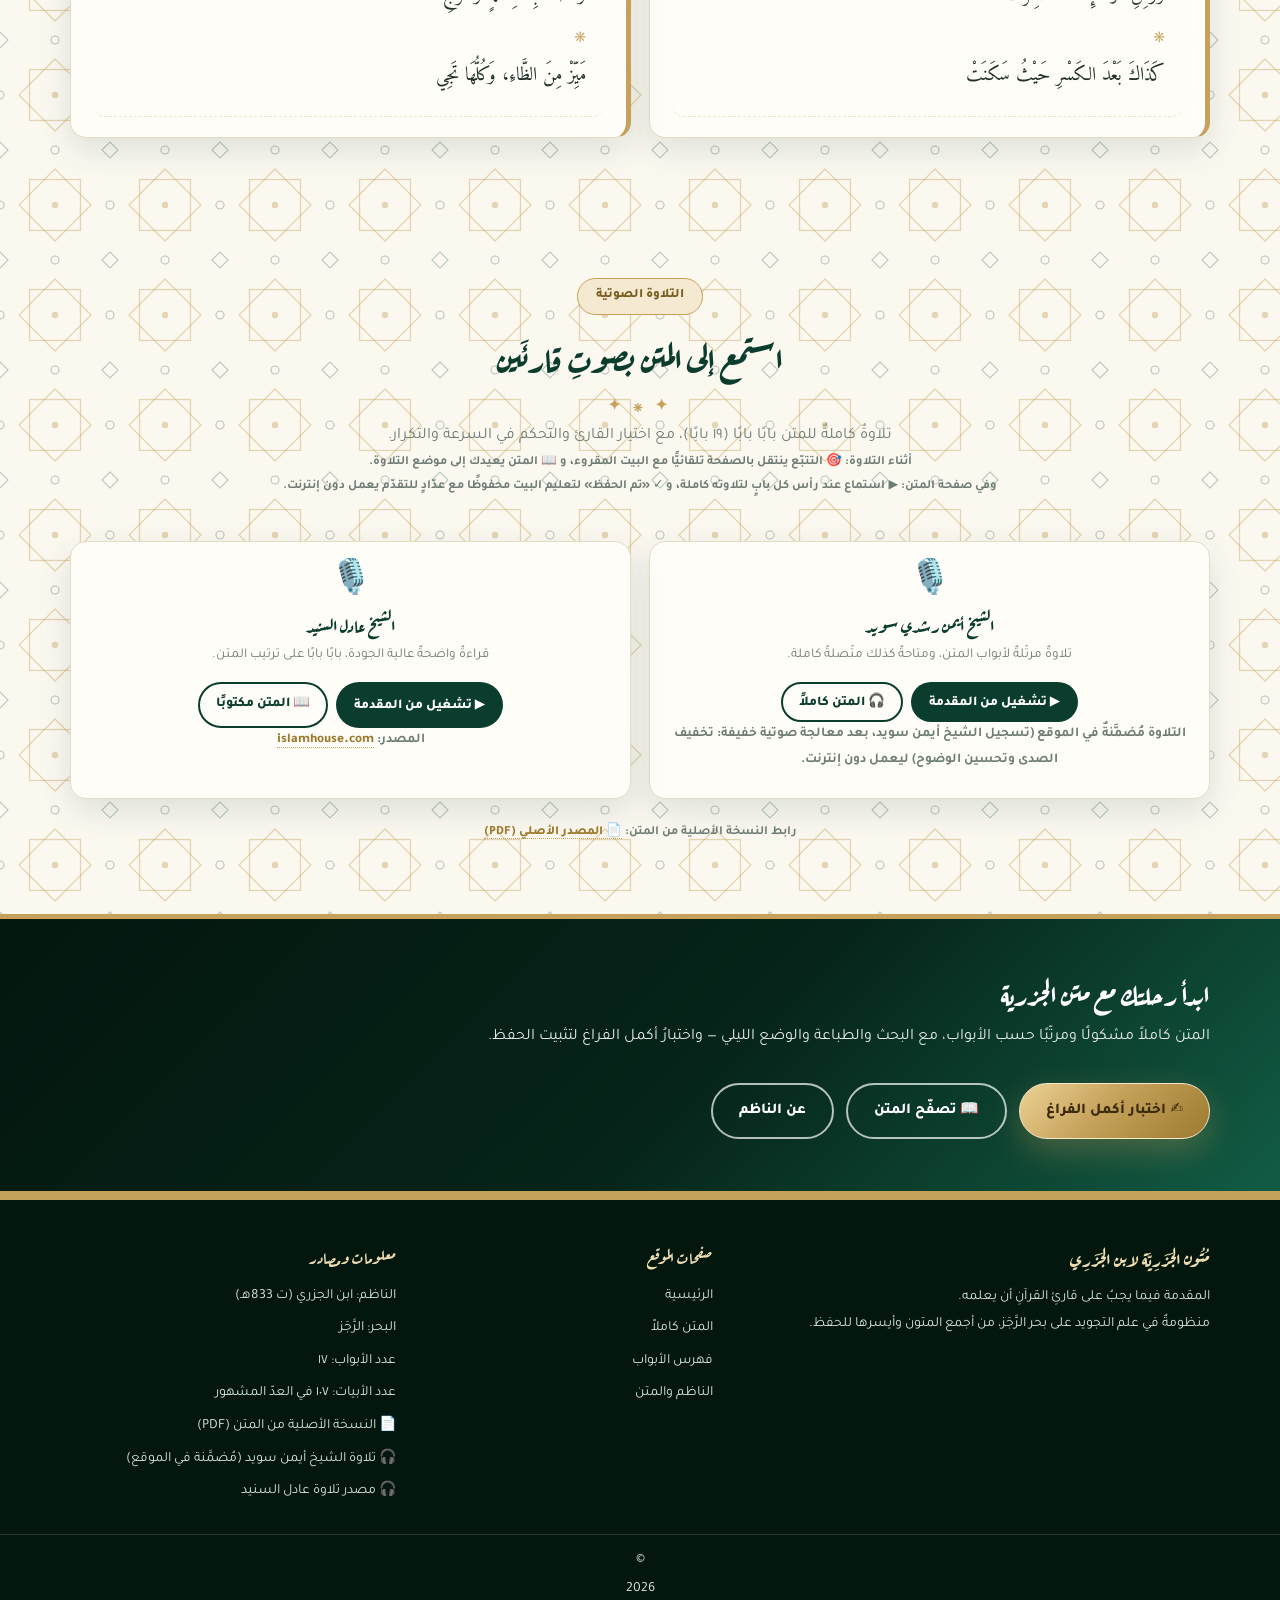
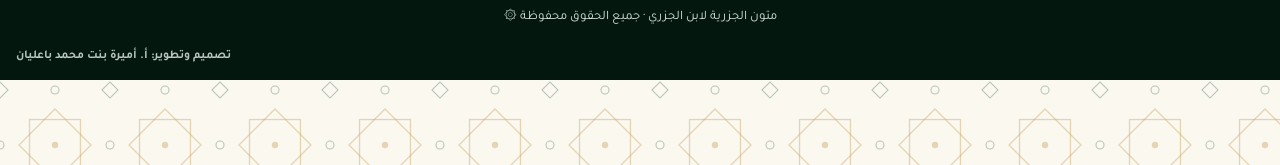
==== commit 397b00f6: "خلفية نقوش إسلامية باهتة لصفحة الفهرس (index.html فحسب): نجمات ثمانية ومعيّنات زوايا ودوائر حواف في " ====
--- a/index.html
+++ b/index.html
@@ -16,7 +16,7 @@
 <meta name="mobile-web-app-capable" content="yes" />
 <meta name="apple-mobile-web-app-title" content="الجزرية" />
 </head>
-<body class="pattern-bg">
+<body class="pattern-bg islamic-bg">
 
 <div class="topbar">
   <div class="container topbar-inner">
--- a/styles.css
+++ b/styles.css
@@ -41,6 +41,16 @@
     radial-gradient(circle at 0 0, rgba(198,161,91,.12) 0 2px, transparent 3px),
     radial-gradient(circle at 40px 40px, rgba(11,61,46,.06) 0 2px, transparent 3px);
   background-size:80px 80px;
+}
+
+/* ---------- نقوش إسلامية باهتة لخلفية صفحة الفهرس ---------- */
+/* نجمة ثمانية (مربّعان متراكبان) + معيّنات زوايا ودوائر حواف — طوب مصمت بطوباس 110 بكسل */
+.islamic-bg{
+  background-image:url("data:image/svg+xml,%3Csvg xmlns='http://www.w3.org/2000/svg' width='110' height='110' viewBox='0 0 110 110'%3E%3Cg fill='none' stroke='%23c6a15b' stroke-opacity='.42' stroke-width='1.3'%3E%3Crect x='29.54' y='29.54' width='50.92' height='50.92'/%3E%3Cpolygon points='55,19 91,55 55,91 19,55'/%3E%3C/g%3E%3Ccircle cx='55' cy='55' r='3.2' fill='%23c6a15b' fill-opacity='.4'/%3E%3Cg fill='none' stroke='%230b3d2e' stroke-opacity='.28' stroke-width='1.1'%3E%3Cpath d='M-8 0L0 -8L8 0L0 8Z'/%3E%3Cpath d='M-8 0L0 -8L8 0L0 8Z' transform='translate(110 0)'/%3E%3Cpath d='M-8 0L0 -8L8 0L0 8Z' transform='translate(110 110)'/%3E%3Cpath d='M-8 0L0 -8L8 0L0 8Z' transform='translate(0 110)'/%3E%3Ccircle cx='55' cy='0' r='4'/%3E%3Ccircle cx='110' cy='55' r='4'/%3E%3Ccircle cx='55' cy='110' r='4'/%3E%3Ccircle cx='0' cy='55' r='4'/%3E%3C/g%3E%3C/svg%3E");
+  background-size:110px 110px;
+}
+body.dark.islamic-bg{
+  background-image:url("data:image/svg+xml,%3Csvg xmlns='http://www.w3.org/2000/svg' width='110' height='110' viewBox='0 0 110 110'%3E%3Cg fill='none' stroke='%23c6a15b' stroke-opacity='.36' stroke-width='1.3'%3E%3Crect x='29.54' y='29.54' width='50.92' height='50.92'/%3E%3Cpolygon points='55,19 91,55 55,91 19,55'/%3E%3C/g%3E%3Ccircle cx='55' cy='55' r='3.2' fill='%23c6a15b' fill-opacity='.34'/%3E%3Cg fill='none' stroke='%239fb8ab' stroke-opacity='.18' stroke-width='1.1'%3E%3Cpath d='M-8 0L0 -8L8 0L0 8Z'/%3E%3Cpath d='M-8 0L0 -8L8 0L0 8Z' transform='translate(110 0)'/%3E%3Cpath d='M-8 0L0 -8L8 0L0 8Z' transform='translate(110 110)'/%3E%3Cpath d='M-8 0L0 -8L8 0L0 8Z' transform='translate(0 110)'/%3E%3Ccircle cx='55' cy='0' r='4'/%3E%3Ccircle cx='110' cy='55' r='4'/%3E%3Ccircle cx='55' cy='110' r='4'/%3E%3Ccircle cx='0' cy='55' r='4'/%3E%3C/g%3E%3C/svg%3E");
 }
 
 /* ---------- الشريط العلوي ---------- */
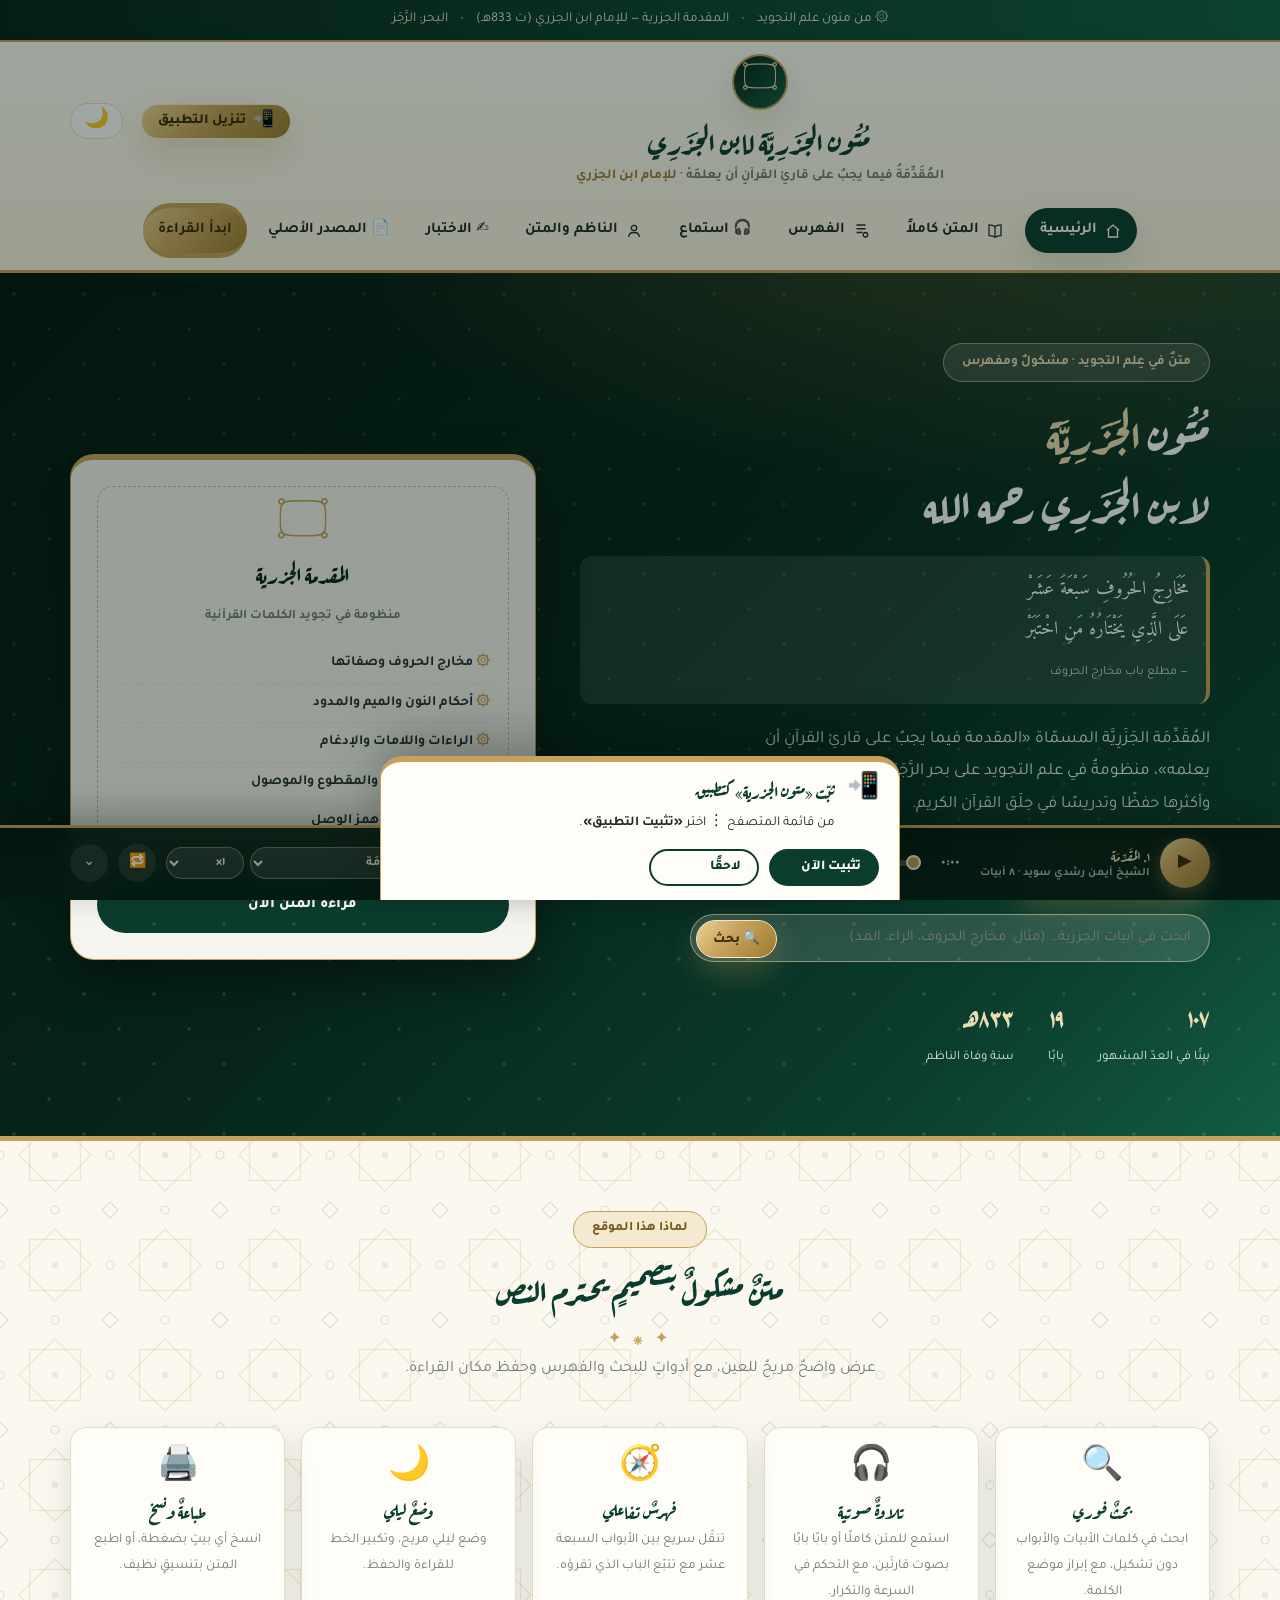
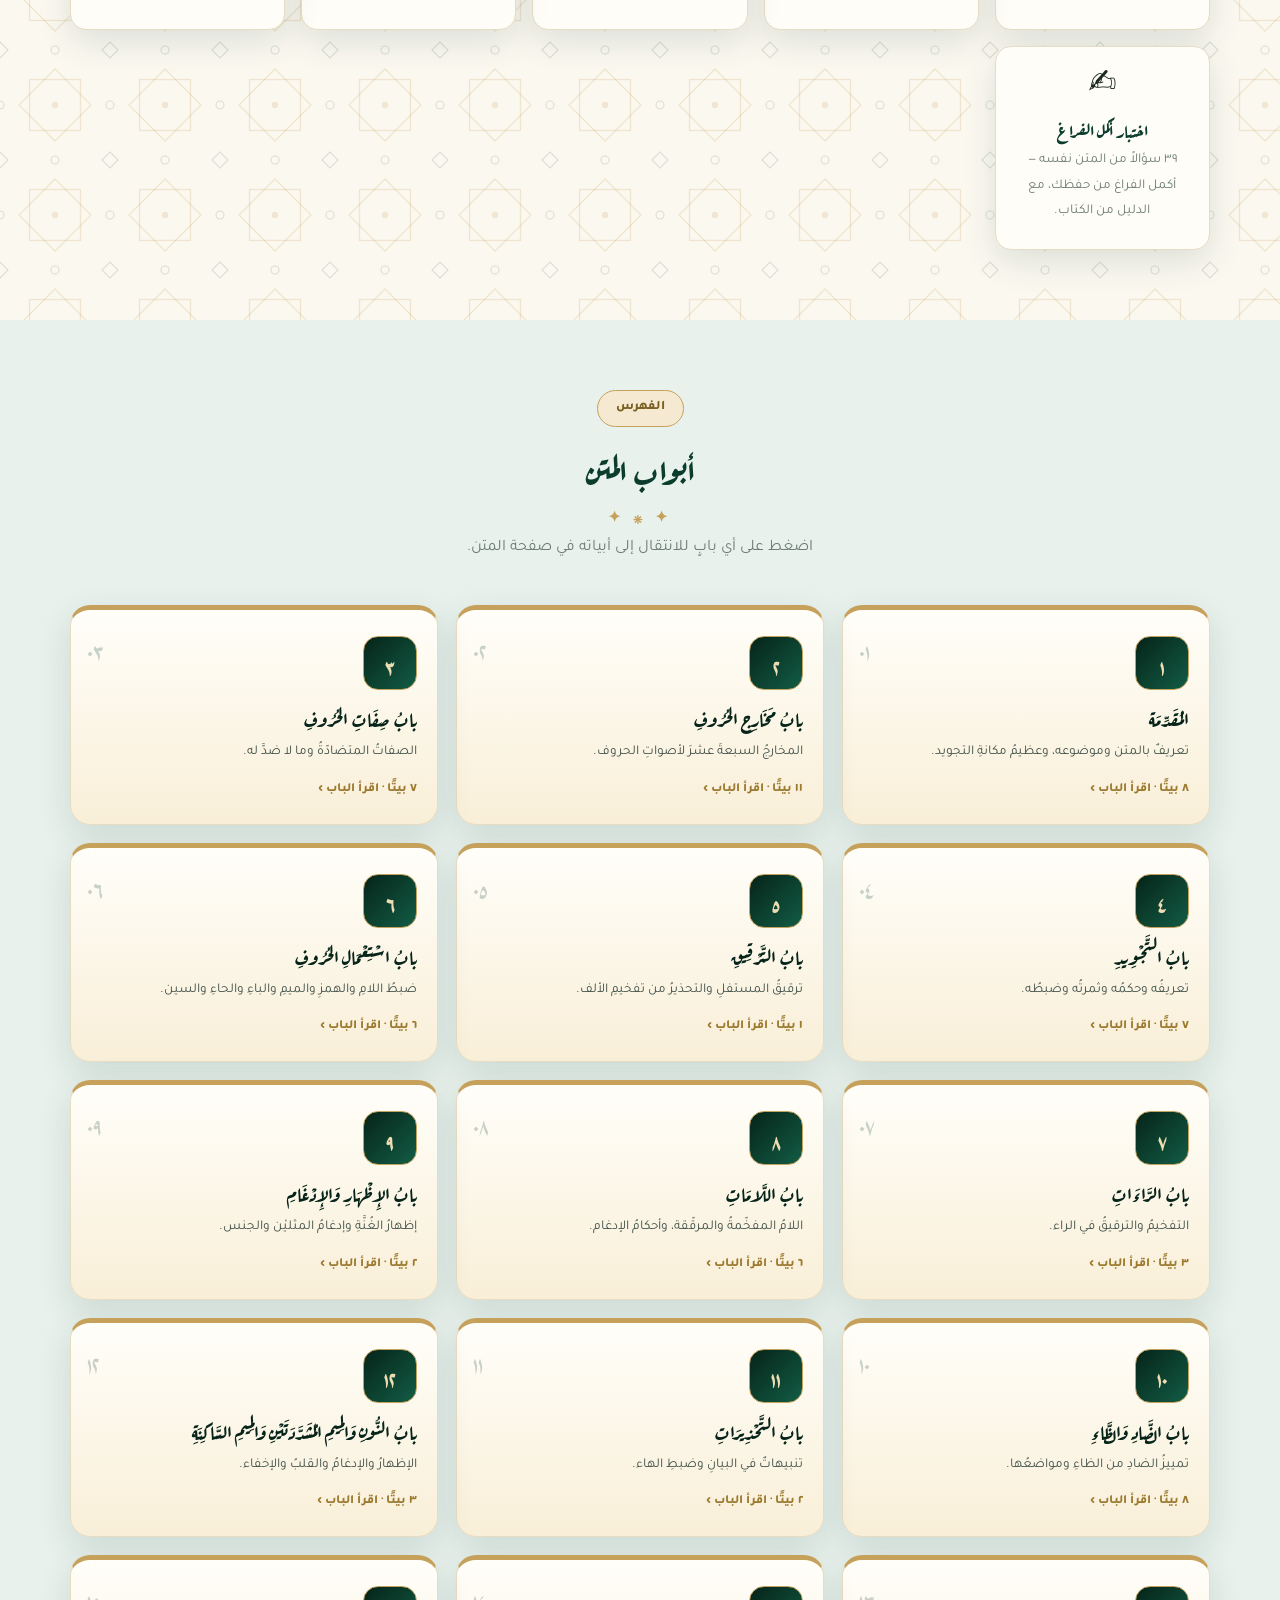
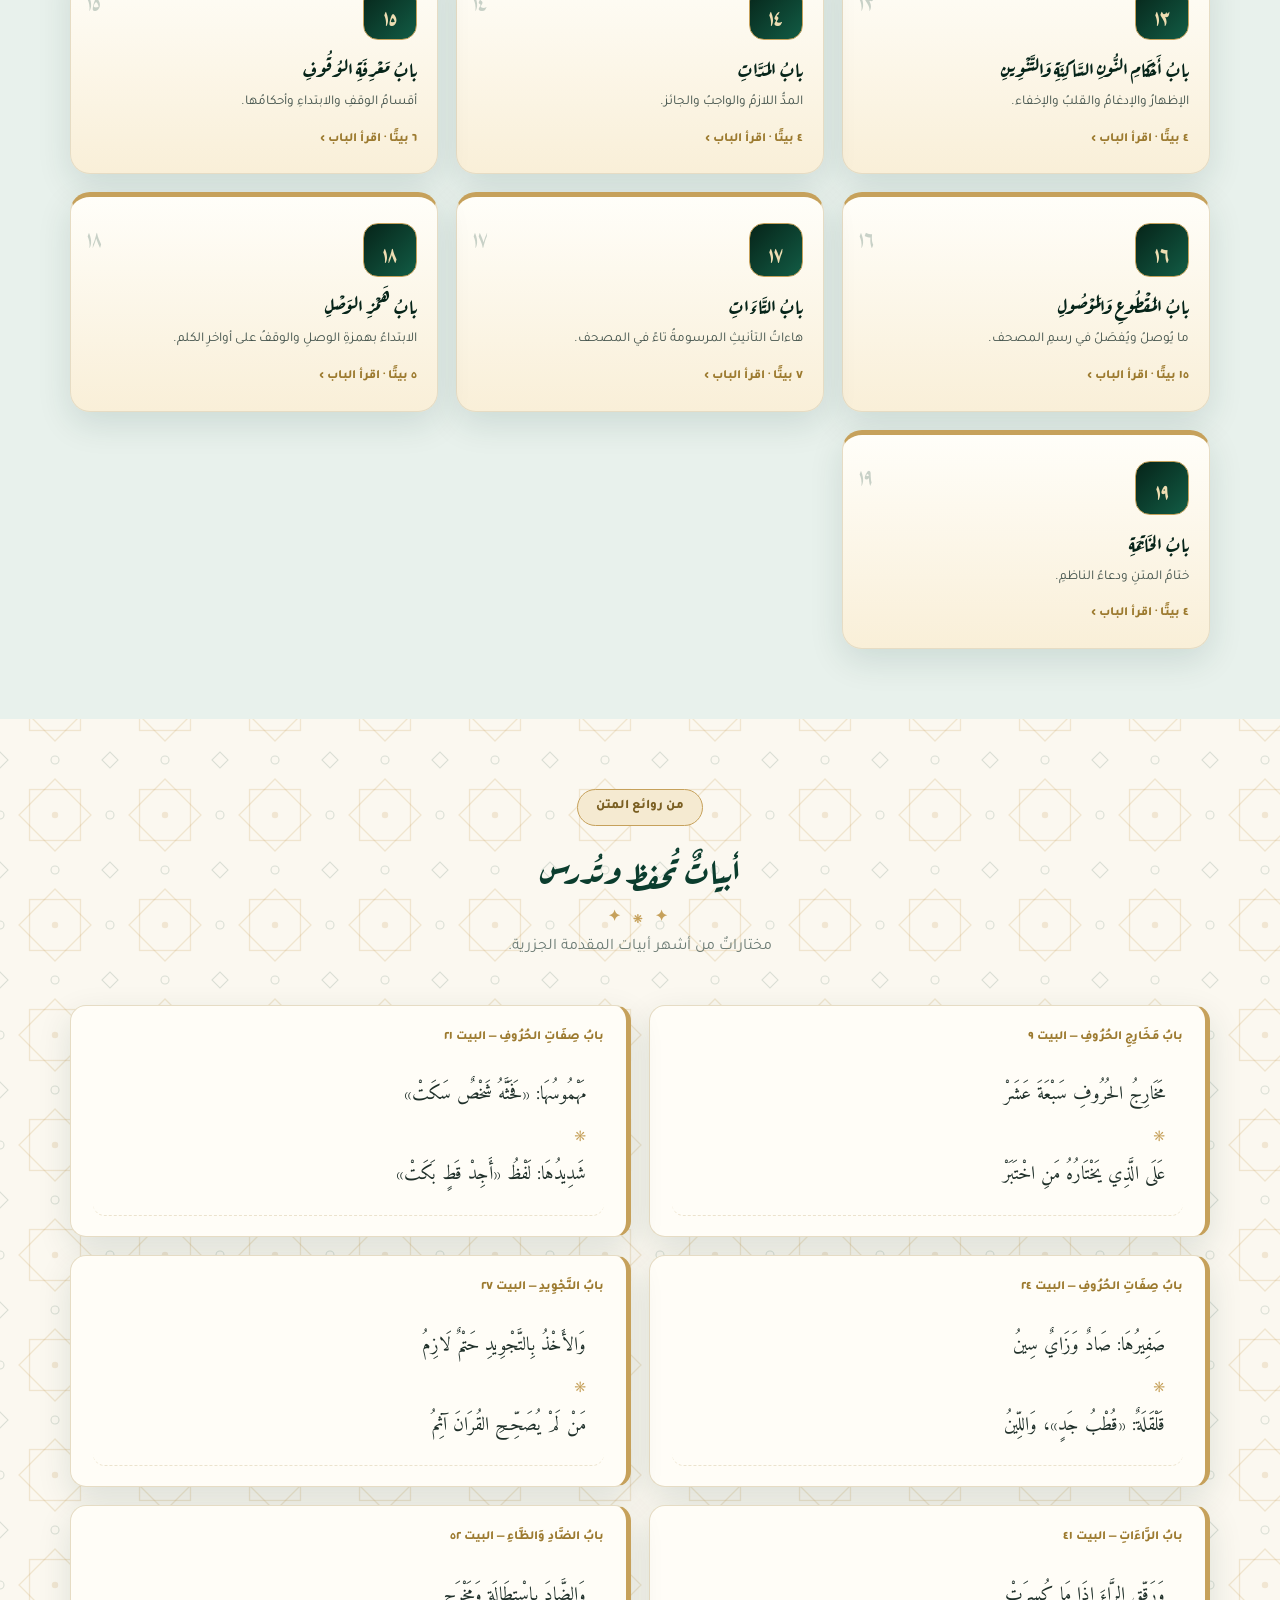
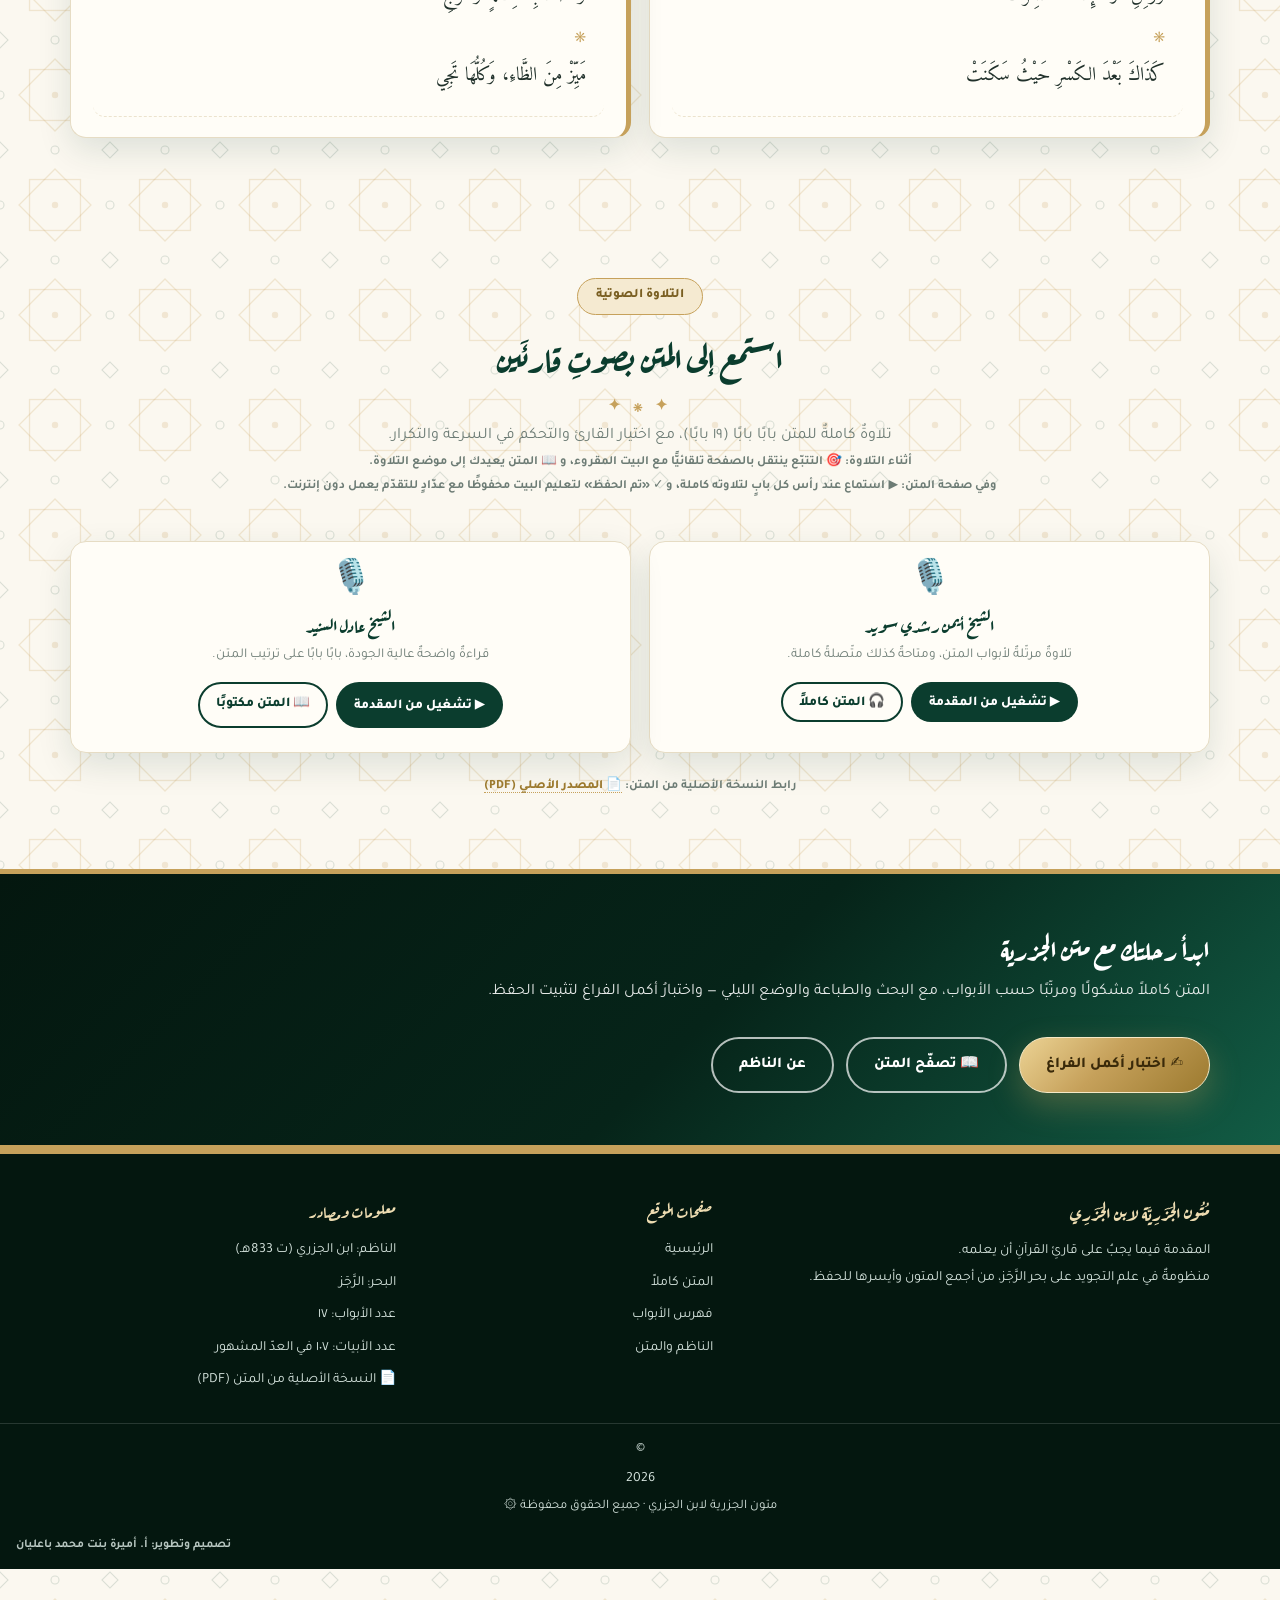
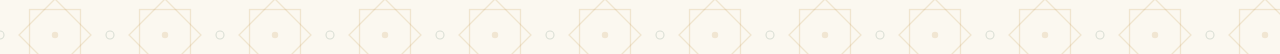
==== commit b72b1bac: "إزالة جميع المصادر الصوتية من المشروع في الصفحات الأربع: عبارة «التلاوة مُضمَّنةٌ في الموقع (تسجيل ا" ====
--- a/index.html
+++ b/index.html
@@ -161,7 +161,6 @@
           <button type="button" class="btn btn-solid btn-sm" data-listen-reciter="suwaid">▶ تشغيل من المقدمة</button>
           <button type="button" class="btn btn-outline btn-sm" data-listen-reciter="suwaid" data-listen-full>🎧 المتن كاملاً</button>
         </div>
-<p class="src-note">التلاوة مُضمَّنةٌ في الموقع (تسجيل الشيخ أيمن سويد، بعد معالجة صوتية خفيفة: تخفيف الصدى وتحسين الوضوح) ليعمل دون إنترنت.</p>
       </div>
       <div class="fitem">
         <div class="ic">🎙️</div>
@@ -171,7 +170,6 @@
           <button type="button" class="btn btn-solid btn-sm" data-listen-reciter="snayd">▶ تشغيل من المقدمة</button>
           <a class="btn btn-outline btn-sm" href="matn.html">📖 المتن مكتوبًا</a>
         </div>
-        <p class="src-note">المصدر: <a href="https://islamhouse.com/ar/audios/327602" target="_blank" rel="noopener">islamhouse.com</a></p>
       </div>
     </div>
     <p class="src-note" style="text-align:center;margin-top:22px">
@@ -215,8 +213,6 @@
       <span>عدد الأبواب: ١٧</span>
       <span>عدد الأبيات: ١٠٧ في العدّ المشهور</span>
       <a href="assets/jazariyyah-source.pdf" target="_blank" rel="noopener">📄 النسخة الأصلية من المتن (PDF)</a>
-      <span>🎧 تلاوة الشيخ أيمن سويد (مُضمَّنة في الموقع)</span>
-      <a href="https://islamhouse.com/ar/audios/327602" target="_blank" rel="noopener">🎧 مصدر تلاوة عادل السنيد</a>
     </div>
   </div>
   <div class="copy">© <span id="year">2026</span> متون الجزرية لابن الجزري · جميع الحقوق محفوظة ۞</div>
--- a/styles.css
+++ b/styles.css
@@ -46,11 +46,11 @@
 /* ---------- نقوش إسلامية باهتة لخلفية صفحة الفهرس ---------- */
 /* نجمة ثمانية (مربّعان متراكبان) + معيّنات زوايا ودوائر حواف — طوب مصمت بطوباس 110 بكسل */
 .islamic-bg{
-  background-image:url("data:image/svg+xml,%3Csvg xmlns='http://www.w3.org/2000/svg' width='110' height='110' viewBox='0 0 110 110'%3E%3Cg fill='none' stroke='%23c6a15b' stroke-opacity='.42' stroke-width='1.3'%3E%3Crect x='29.54' y='29.54' width='50.92' height='50.92'/%3E%3Cpolygon points='55,19 91,55 55,91 19,55'/%3E%3C/g%3E%3Ccircle cx='55' cy='55' r='3.2' fill='%23c6a15b' fill-opacity='.4'/%3E%3Cg fill='none' stroke='%230b3d2e' stroke-opacity='.28' stroke-width='1.1'%3E%3Cpath d='M-8 0L0 -8L8 0L0 8Z'/%3E%3Cpath d='M-8 0L0 -8L8 0L0 8Z' transform='translate(110 0)'/%3E%3Cpath d='M-8 0L0 -8L8 0L0 8Z' transform='translate(110 110)'/%3E%3Cpath d='M-8 0L0 -8L8 0L0 8Z' transform='translate(0 110)'/%3E%3Ccircle cx='55' cy='0' r='4'/%3E%3Ccircle cx='110' cy='55' r='4'/%3E%3Ccircle cx='55' cy='110' r='4'/%3E%3Ccircle cx='0' cy='55' r='4'/%3E%3C/g%3E%3C/svg%3E");
+  background-image:url("data:image/svg+xml,%3Csvg xmlns='http://www.w3.org/2000/svg' width='110' height='110' viewBox='0 0 110 110'%3E%3Cg fill='none' stroke='%23c6a15b' stroke-opacity='.22' stroke-width='1.3'%3E%3Crect x='29.54' y='29.54' width='50.92' height='50.92'/%3E%3Cpolygon points='55,19 91,55 55,91 19,55'/%3E%3C/g%3E%3Ccircle cx='55' cy='55' r='3.2' fill='%23c6a15b' fill-opacity='.2'/%3E%3Cg fill='none' stroke='%230b3d2e' stroke-opacity='.14' stroke-width='1.1'%3E%3Cpath d='M-8 0L0 -8L8 0L0 8Z'/%3E%3Cpath d='M-8 0L0 -8L8 0L0 8Z' transform='translate(110 0)'/%3E%3Cpath d='M-8 0L0 -8L8 0L0 8Z' transform='translate(110 110)'/%3E%3Cpath d='M-8 0L0 -8L8 0L0 8Z' transform='translate(0 110)'/%3E%3Ccircle cx='55' cy='0' r='4'/%3E%3Ccircle cx='110' cy='55' r='4'/%3E%3Ccircle cx='55' cy='110' r='4'/%3E%3Ccircle cx='0' cy='55' r='4'/%3E%3C/g%3E%3C/svg%3E");
   background-size:110px 110px;
 }
 body.dark.islamic-bg{
-  background-image:url("data:image/svg+xml,%3Csvg xmlns='http://www.w3.org/2000/svg' width='110' height='110' viewBox='0 0 110 110'%3E%3Cg fill='none' stroke='%23c6a15b' stroke-opacity='.36' stroke-width='1.3'%3E%3Crect x='29.54' y='29.54' width='50.92' height='50.92'/%3E%3Cpolygon points='55,19 91,55 55,91 19,55'/%3E%3C/g%3E%3Ccircle cx='55' cy='55' r='3.2' fill='%23c6a15b' fill-opacity='.34'/%3E%3Cg fill='none' stroke='%239fb8ab' stroke-opacity='.18' stroke-width='1.1'%3E%3Cpath d='M-8 0L0 -8L8 0L0 8Z'/%3E%3Cpath d='M-8 0L0 -8L8 0L0 8Z' transform='translate(110 0)'/%3E%3Cpath d='M-8 0L0 -8L8 0L0 8Z' transform='translate(110 110)'/%3E%3Cpath d='M-8 0L0 -8L8 0L0 8Z' transform='translate(0 110)'/%3E%3Ccircle cx='55' cy='0' r='4'/%3E%3Ccircle cx='110' cy='55' r='4'/%3E%3Ccircle cx='55' cy='110' r='4'/%3E%3Ccircle cx='0' cy='55' r='4'/%3E%3C/g%3E%3C/svg%3E");
+  background-image:url("data:image/svg+xml,%3Csvg xmlns='http://www.w3.org/2000/svg' width='110' height='110' viewBox='0 0 110 110'%3E%3Cg fill='none' stroke='%23c6a15b' stroke-opacity='.18' stroke-width='1.3'%3E%3Crect x='29.54' y='29.54' width='50.92' height='50.92'/%3E%3Cpolygon points='55,19 91,55 55,91 19,55'/%3E%3C/g%3E%3Ccircle cx='55' cy='55' r='3.2' fill='%23c6a15b' fill-opacity='.18'/%3E%3Cg fill='none' stroke='%239fb8ab' stroke-opacity='.09' stroke-width='1.1'%3E%3Cpath d='M-8 0L0 -8L8 0L0 8Z'/%3E%3Cpath d='M-8 0L0 -8L8 0L0 8Z' transform='translate(110 0)'/%3E%3Cpath d='M-8 0L0 -8L8 0L0 8Z' transform='translate(110 110)'/%3E%3Cpath d='M-8 0L0 -8L8 0L0 8Z' transform='translate(0 110)'/%3E%3Ccircle cx='55' cy='0' r='4'/%3E%3Ccircle cx='110' cy='55' r='4'/%3E%3Ccircle cx='55' cy='110' r='4'/%3E%3Ccircle cx='0' cy='55' r='4'/%3E%3C/g%3E%3C/svg%3E");
 }
 
 /* ---------- الشريط العلوي ---------- */
@@ -183,6 +183,10 @@
   width:54px;height:54px;border-radius:15px;display:flex;align-items:center;justify-content:center;
   background:linear-gradient(135deg,var(--green-deep),var(--green-2));color:var(--gold-2);
   border:1.5px solid var(--gold);margin-bottom:12px
+}
+.bab-card .ic.num{
+  font-family:'Aref Ruqaa','Amiri',serif;font-size:24px;font-weight:700;line-height:1;
+  padding-top:3px
 }
 .bab-card .ic svg{width:28px;height:28px;stroke:currentColor;fill:none;stroke-width:1.6}
 .bab-card h3{margin:0 0 6px;font-size:20px;color:var(--green-deep)}
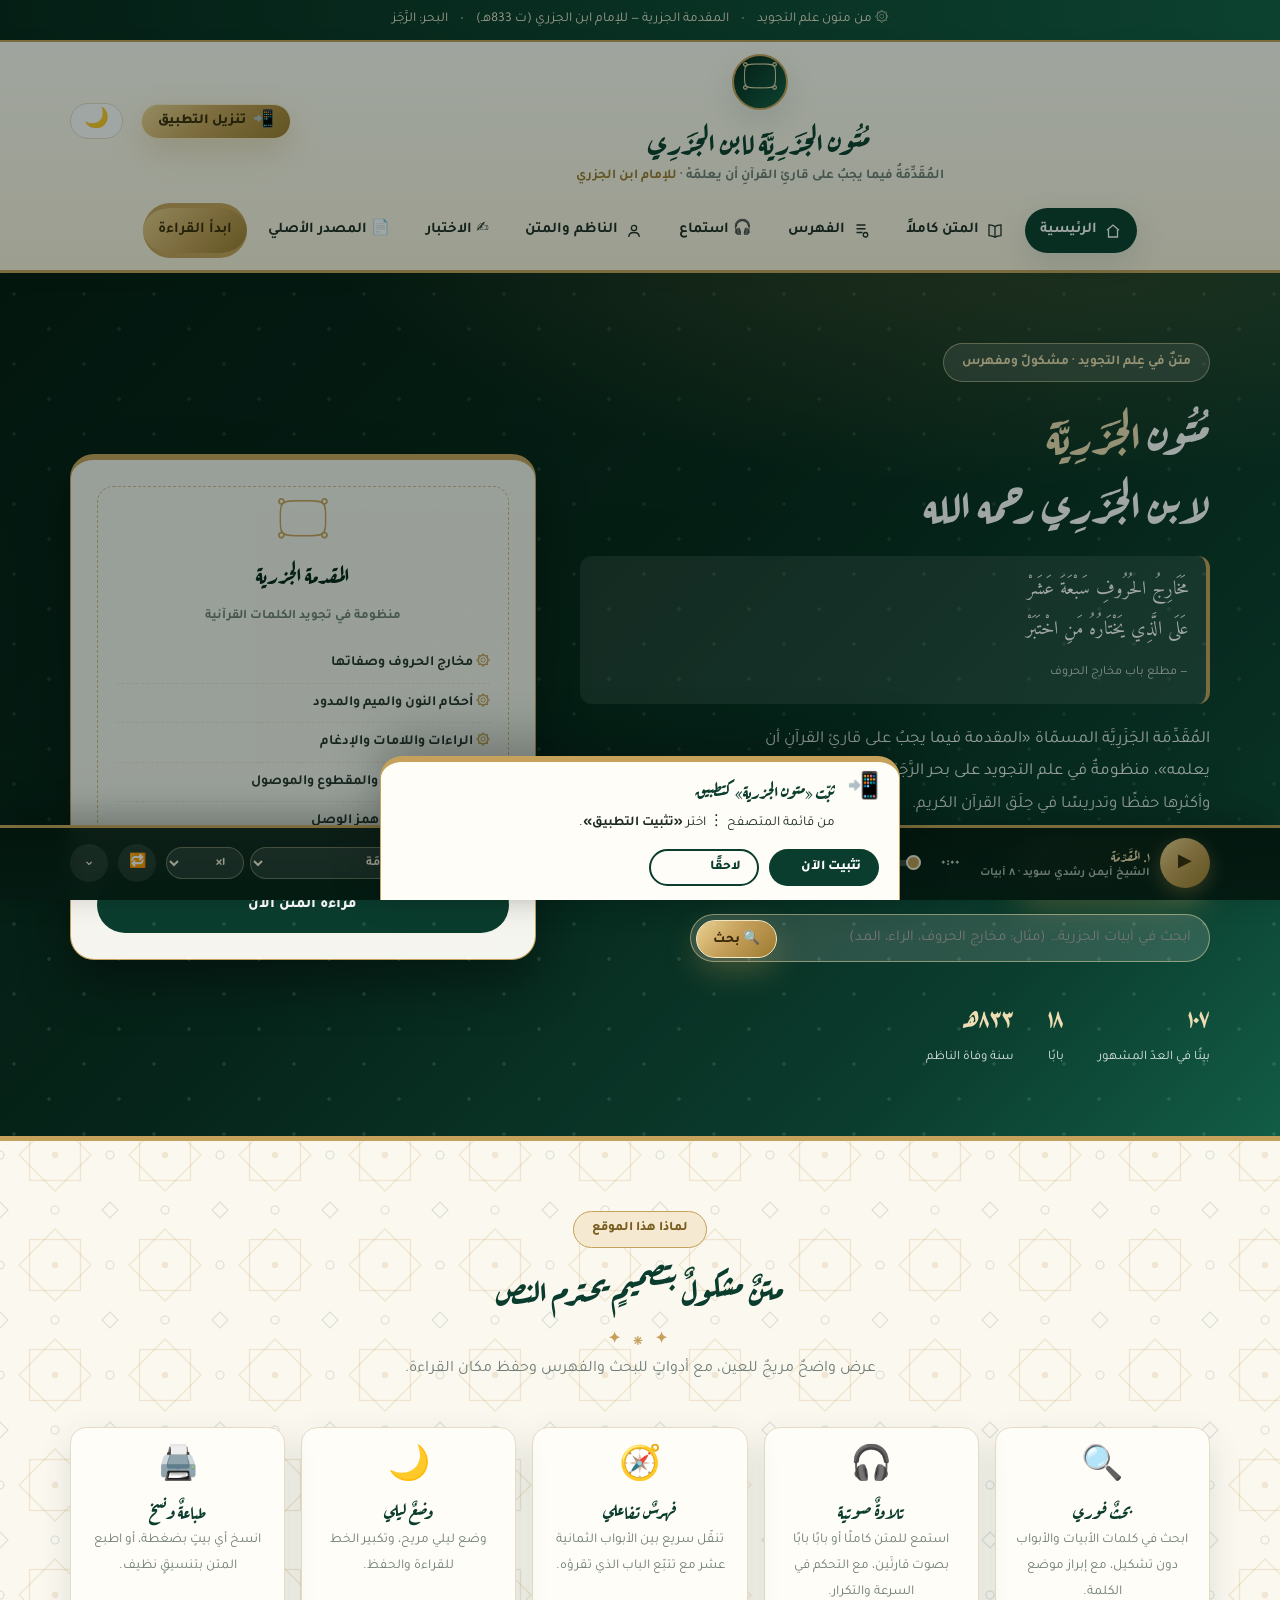
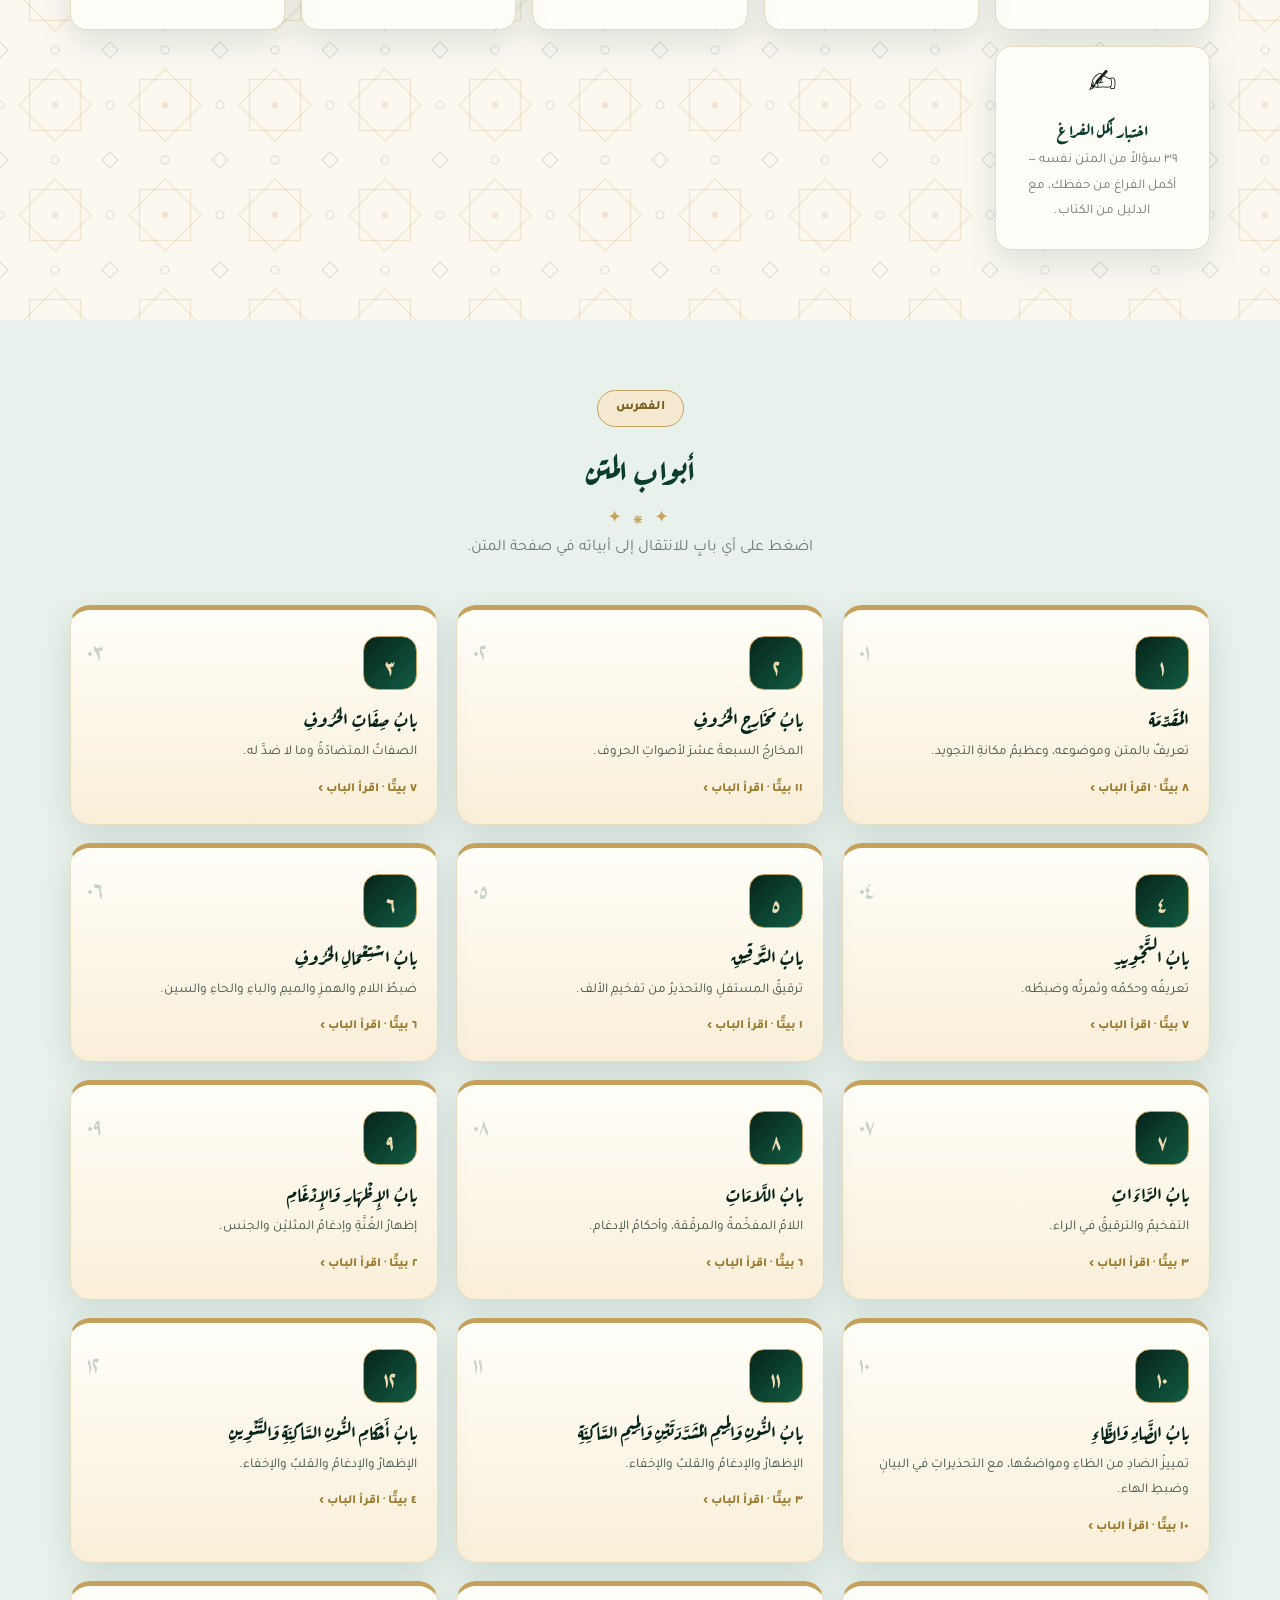
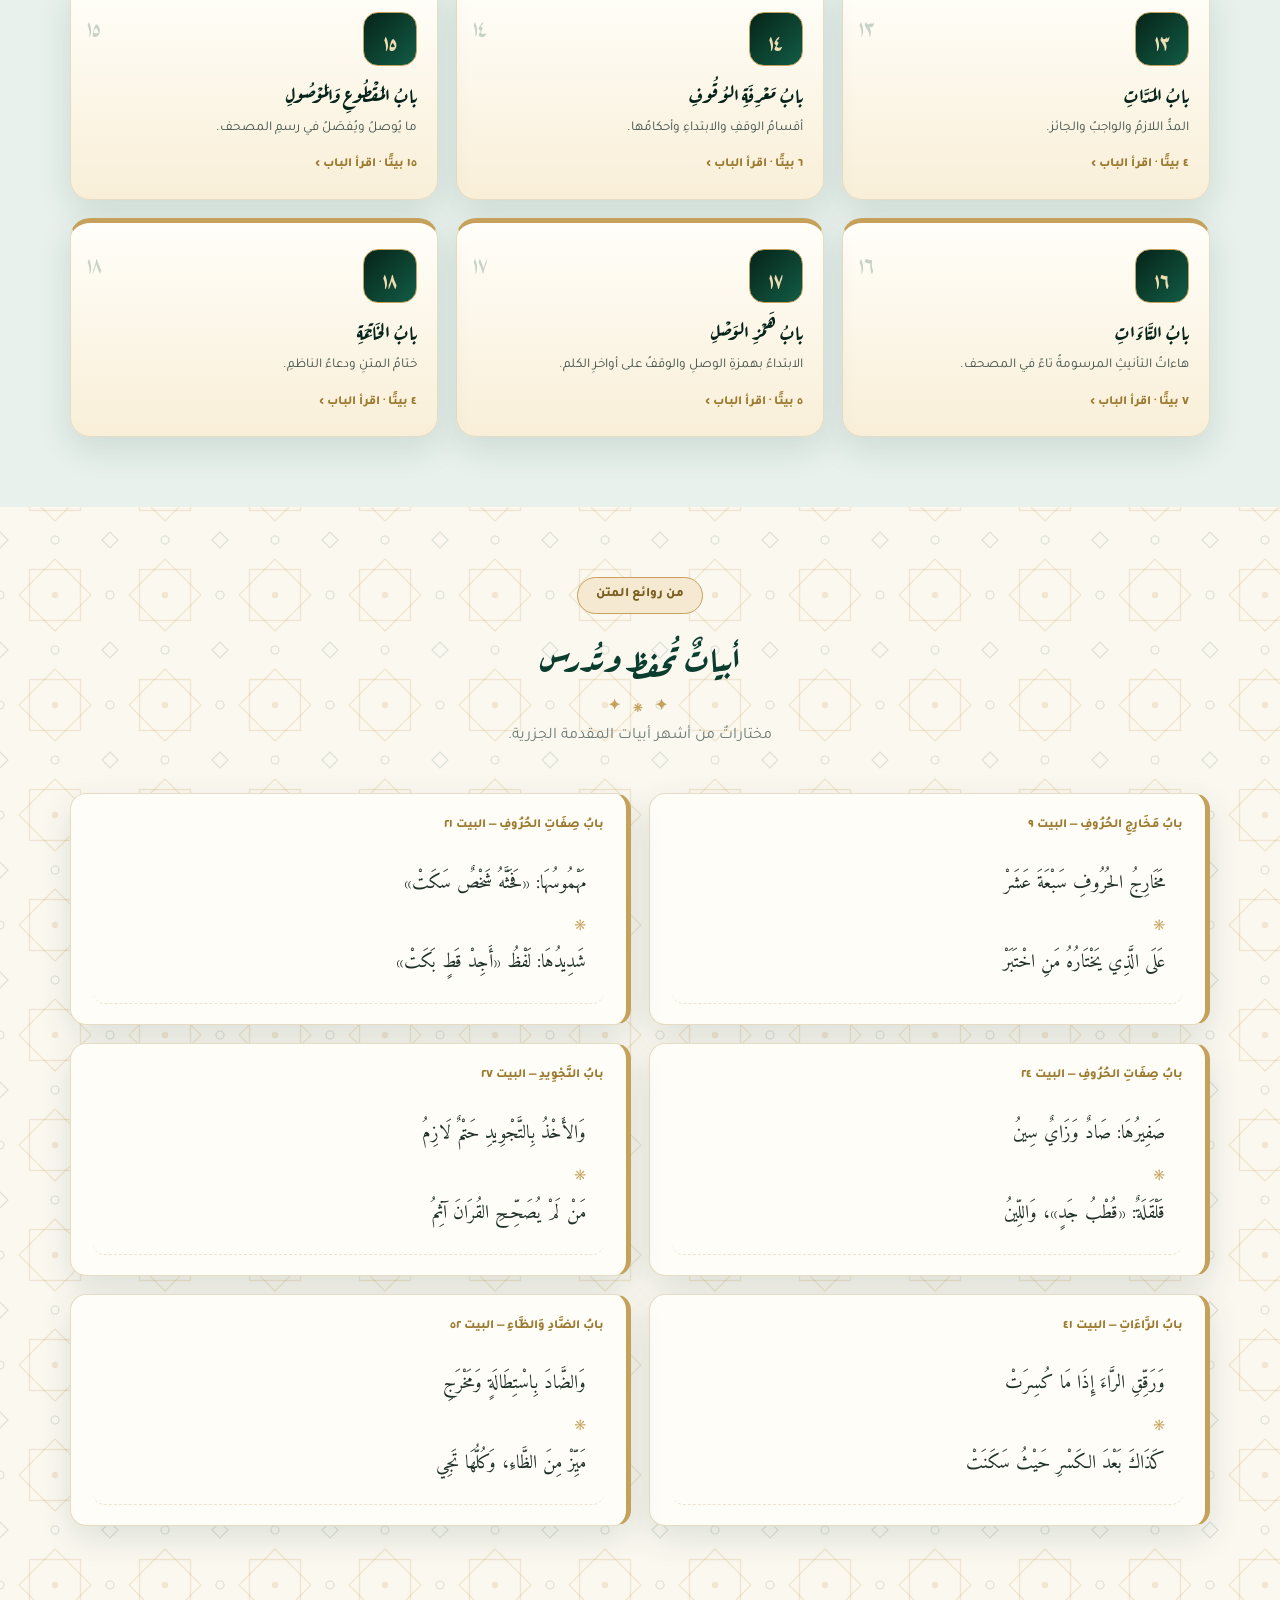
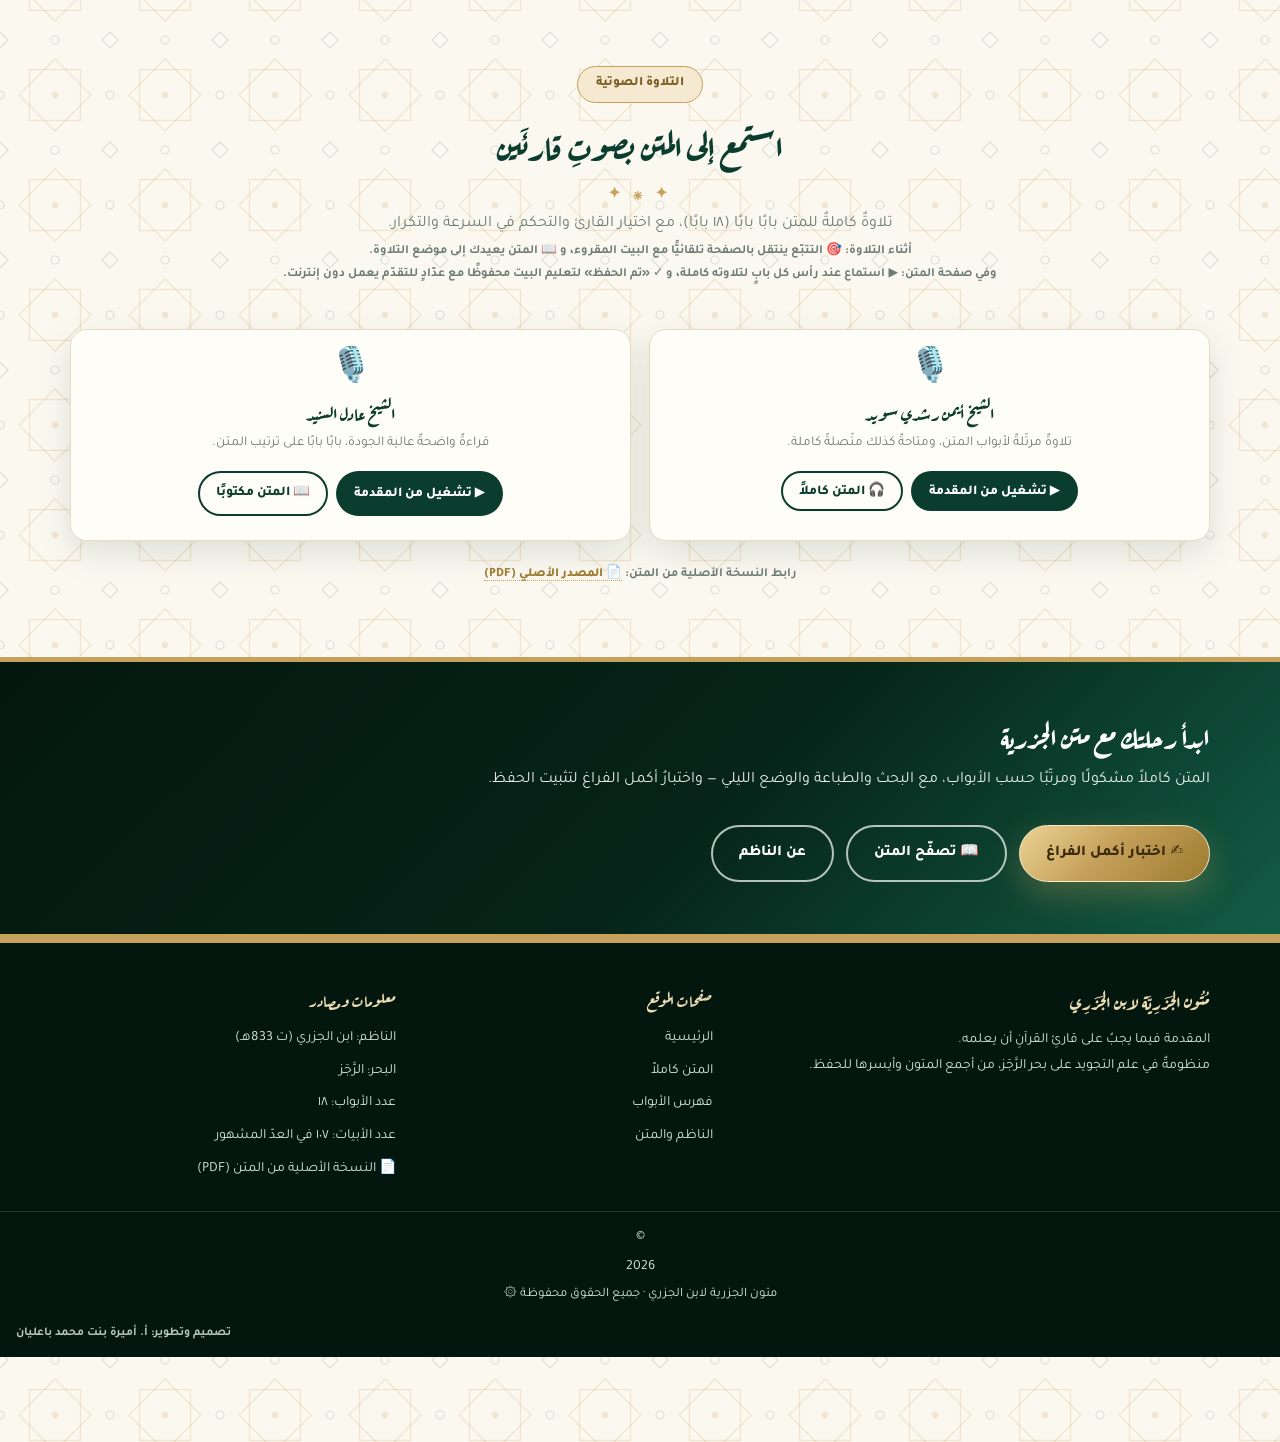
==== commit 91db000e: "حذف باب التحذيرات ودمجه في باب الضاد والظاء السابق له: أُلغي مسمى «باب التحذيرات» ونُقل باباه (٦٠–٦١" ====
--- a/index.html
+++ b/index.html
@@ -68,7 +68,7 @@
       <div class="hero-btns">
         <a href="matn.html" class="btn btn-gold">📖 تصفّح المتن كاملاً</a>
         <button type="button" class="btn btn-outline light" data-listen-all>🎧 استماع للمتن</button>
-        <a href="#abwab" class="btn btn-outline light">الأبواب السبعة عشر</a>
+        <a href="#abwab" class="btn btn-outline light">الأبواب الثمانية عشر</a>
       </div>
       <form class="hero-search" action="matn.html" method="get" style="margin-top:20px;max-width:520px;position:relative">
         <input type="search" name="q" placeholder="ابحث في أبيات الجزرية… (مثال: مخارج الحروف، الراء، المد)" style="width:100%;padding:14px 18px;border-radius:50px;border:1px solid rgba(238,221,178,.5);background:rgba(255,255,255,.14);color:#fff;font-family:inherit;font-size:15px" />
@@ -76,7 +76,7 @@
       </form>
       <div class="hero-stats">
         <div><strong>١٠٧</strong><span>بيتًا في العدّ المشهور</span></div>
-        <div><strong>١٩</strong><span>بابًا</span></div>
+        <div><strong>١٨</strong><span>بابًا</span></div>
         <div><strong>٨٣٣هـ</strong><span>سنة وفاة الناظم</span></div>
       </div>
     </div>
@@ -110,7 +110,7 @@
     <div class="feat-list">
       <div class="fitem"><div class="ic">🔍</div><h3>بحثٌ فوري</h3><p>ابحث في كلمات الأبيات والأبواب دون تشكيل، مع إبراز موضع الكلمة.</p></div>
       <div class="fitem"><div class="ic">🎧</div><h3>تلاوةٌ صوتية</h3><p>استمع للمتن كاملًا أو بابًا بابًا بصوت قارئَين، مع التحكم في السرعة والتكرار.</p></div>
-      <div class="fitem"><div class="ic">🧭</div><h3>فهرسٌ تفاعلي</h3><p>تنقّل سريع بين الأبواب السبعة عشر مع تتبّع الباب الذي تقرؤه.</p></div>
+      <div class="fitem"><div class="ic">🧭</div><h3>فهرسٌ تفاعلي</h3><p>تنقّل سريع بين الأبواب الثمانية عشر مع تتبّع الباب الذي تقرؤه.</p></div>
       <div class="fitem"><div class="ic">🌙</div><h3>وضعٌ ليلي</h3><p>وضع ليلي مريح، وتكبير الخط للقراءة والحفظ.</p></div>
       <div class="fitem"><div class="ic">🖨️</div><h3>طباعةٌ ونسخ</h3><p>انسخ أي بيتٍ بضغطة، أو اطبع المتن بتنسيقٍ نظيف.</p></div>
       <div class="fitem"><div class="ic">✍️</div><h3>اختبار أكمل الفراغ</h3><p>٣٩ سؤالاً من المتن نفسه — أكمل الفراغ من حفظك، مع الدليل من الكتاب.</p></div>
@@ -148,7 +148,7 @@
     <div class="sec-head">
       <span class="kicker">التلاوة الصوتية</span>
       <h2>استمع إلى المتن بصوتِ قارئَين</h2>
-      <p>تلاوةٌ كاملةٌ للمتن بابًا بابًا (١٩ بابًا)، مع اختيار القارئ والتحكم في السرعة والتكرار.</p>
+      <p>تلاوةٌ كاملةٌ للمتن بابًا بابًا (١٨ بابًا)، مع اختيار القارئ والتحكم في السرعة والتكرار.</p>
       <p class="src-note">أثناء التلاوة: 🎯 <b>التتبّع</b> ينتقل بالصفحة تلقائيًّا مع البيت المقروء، و 📖 <b>المتن</b> يعيدك إلى موضع التلاوة.</p>
       <p class="src-note">وفي صفحة المتن: <b>▶ استماع</b> عند رأس كل بابٍ لتلاوته كاملة، و <b>✓</b> «تم الحفظ» لتعليم البيت محفوظًا مع عدّادٍ للتقدّم يعمل دون إنترنت.</p>
     </div>
@@ -210,7 +210,7 @@
       <h4>معلومات ومصادر</h4>
       <span>الناظم: ابن الجزري (ت 833هـ)</span>
       <span>البحر: الرَّجَز</span>
-      <span>عدد الأبواب: ١٧</span>
+      <span>عدد الأبواب: ١٨</span>
       <span>عدد الأبيات: ١٠٧ في العدّ المشهور</span>
       <a href="assets/jazariyyah-source.pdf" target="_blank" rel="noopener">📄 النسخة الأصلية من المتن (PDF)</a>
     </div>
--- a/styles.css
+++ b/styles.css
@@ -704,7 +704,8 @@
 .q-input{
   font-family:'Amiri',serif;font-size:19px;color:var(--green-deep);text-align:center;
   border:0;border-bottom:2px dashed var(--gold);background:transparent;
-  min-width:110px;padding:2px 8px;outline:none;transition:.15s
+  width:clamp(110px,44vw,180px);max-width:100%;min-width:0;
+  padding:2px 8px;outline:none;transition:.15s
 }
 .q-input:focus{border-bottom-color:var(--green);background:var(--green-3)}
 .q-input:disabled{color:var(--muted);border-bottom-color:var(--line)}
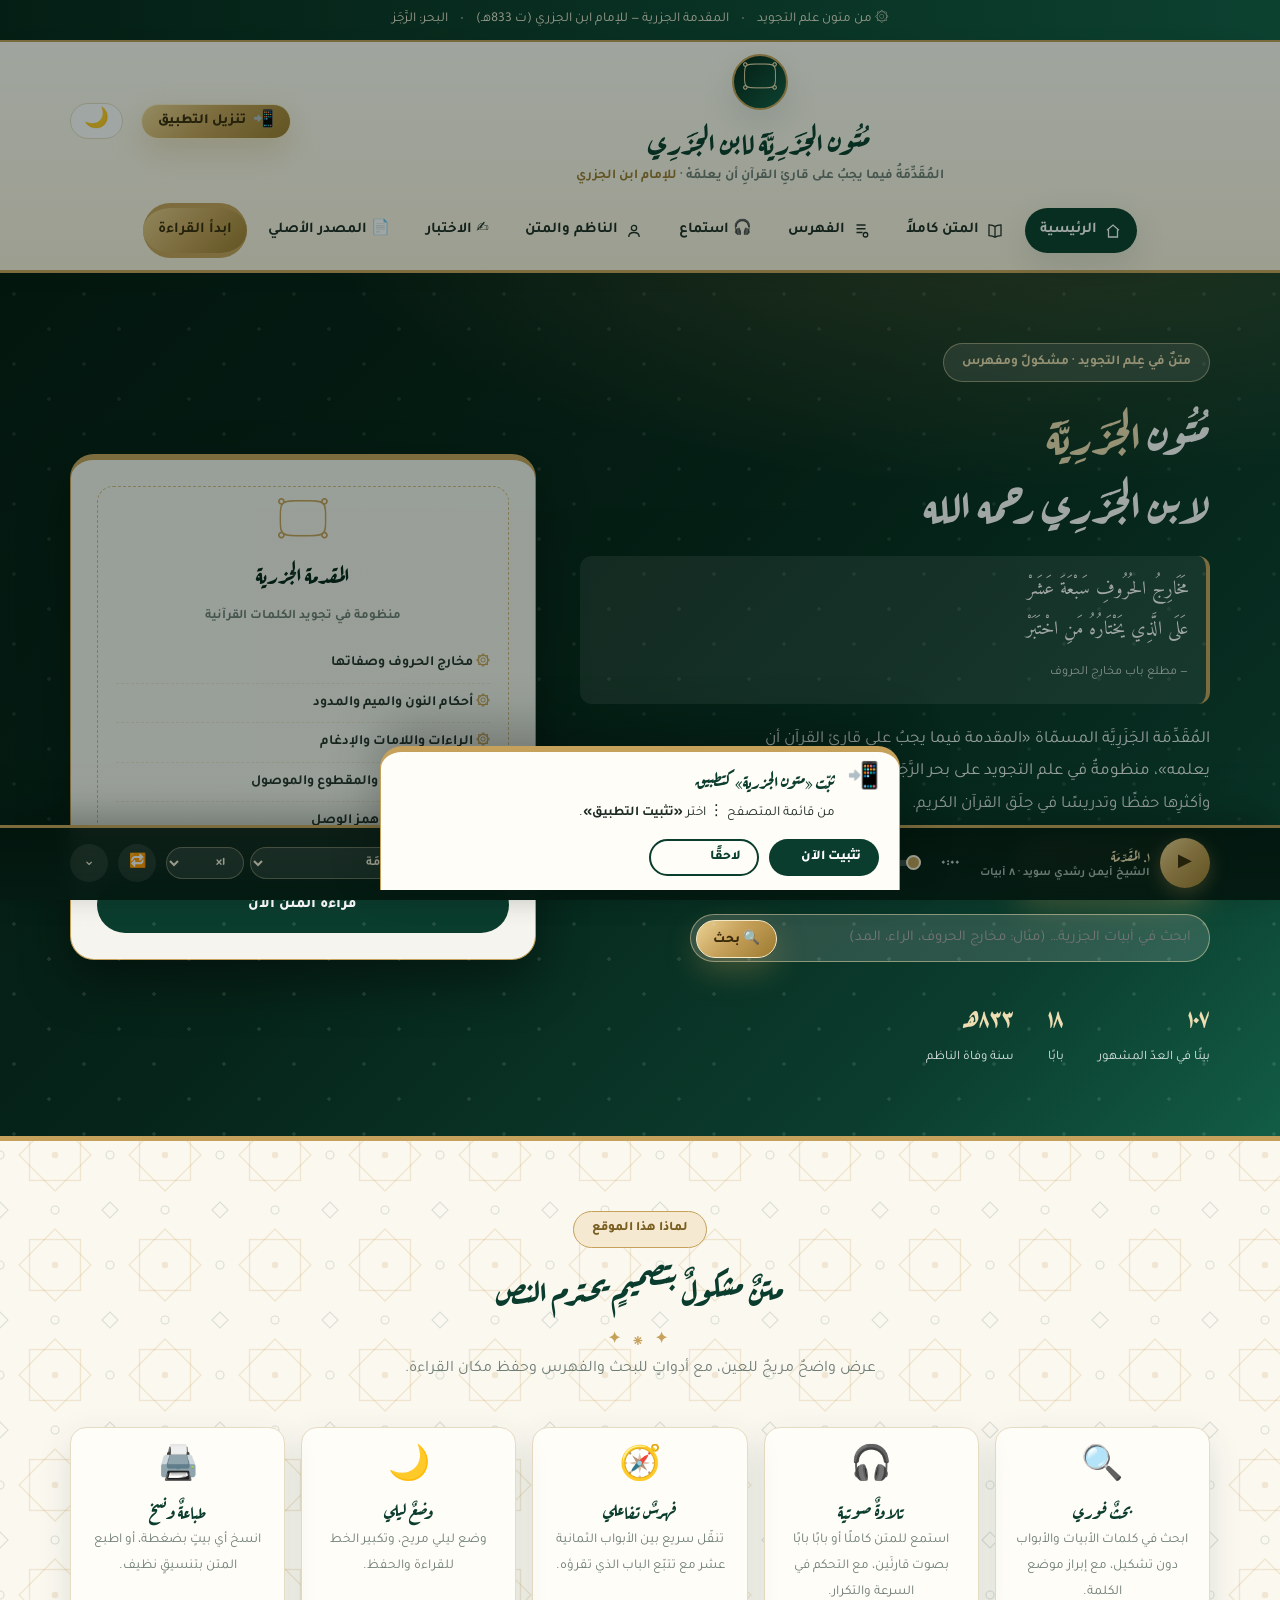
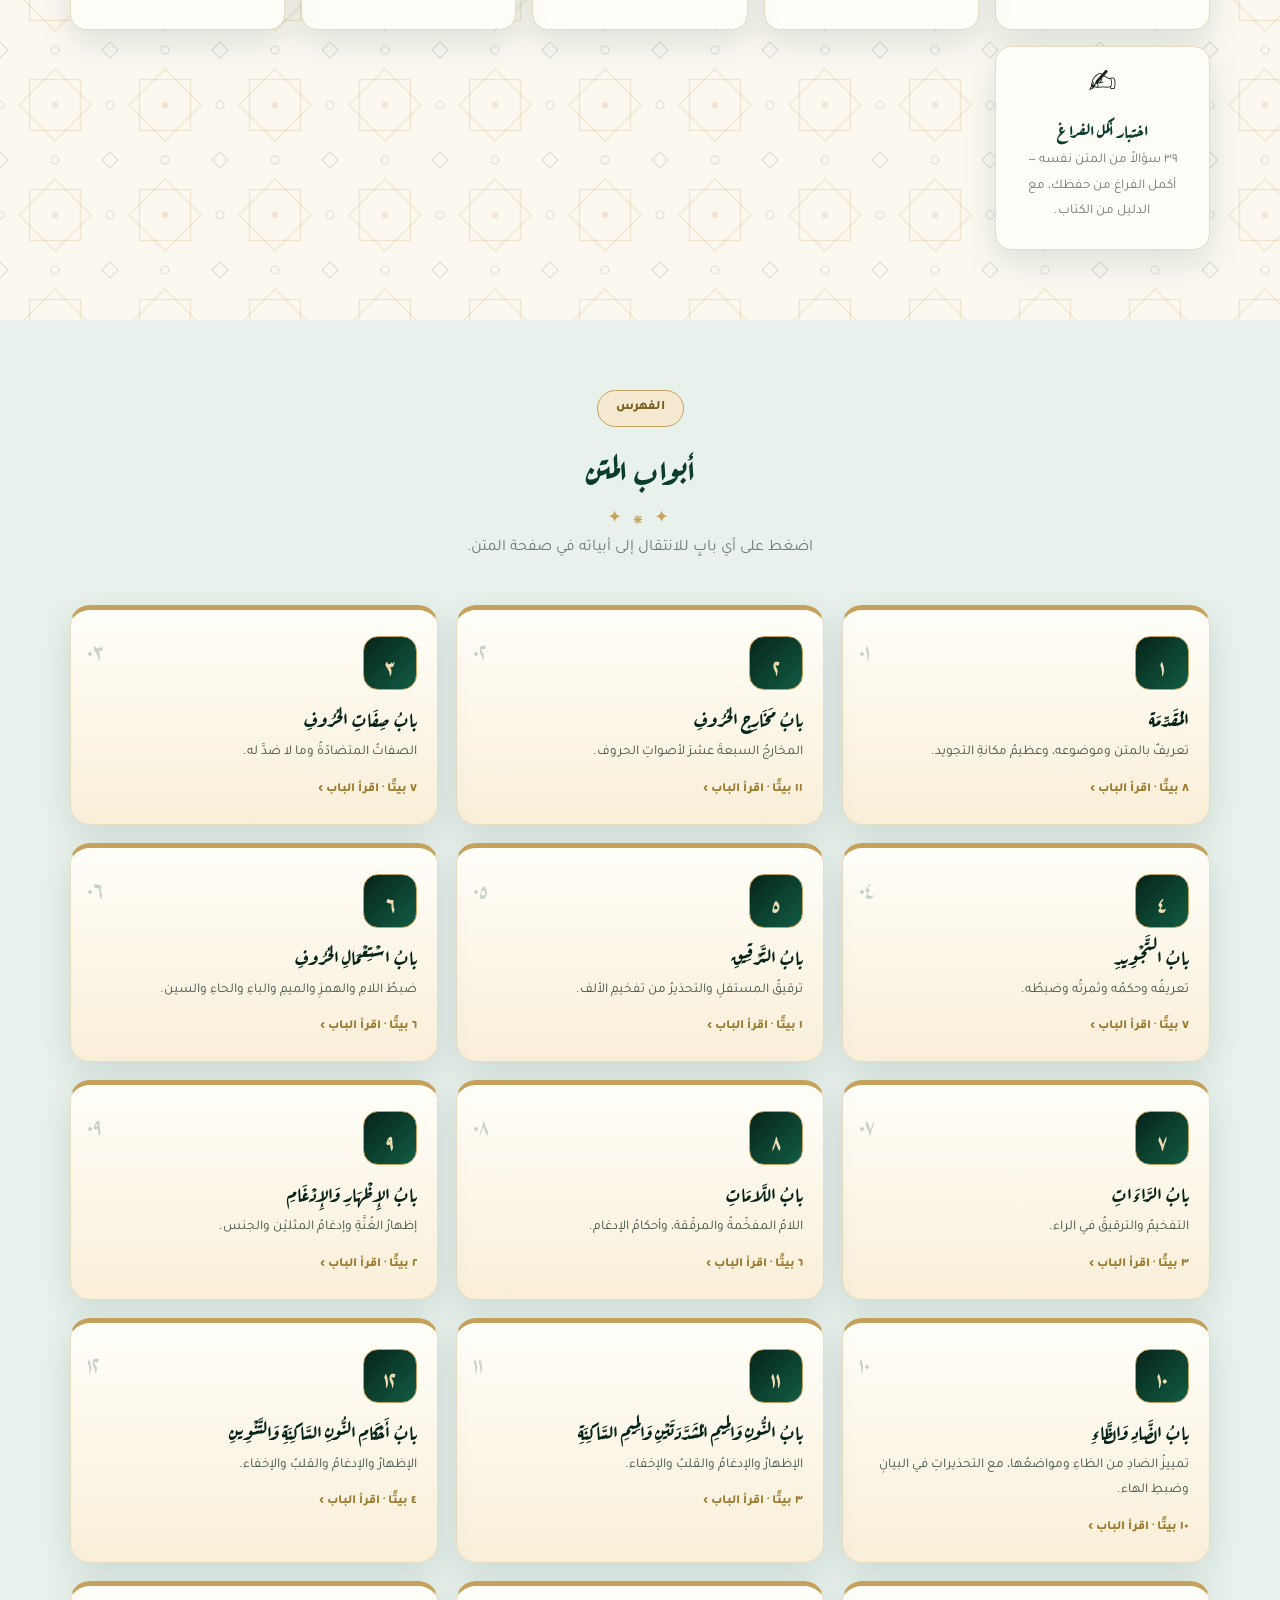
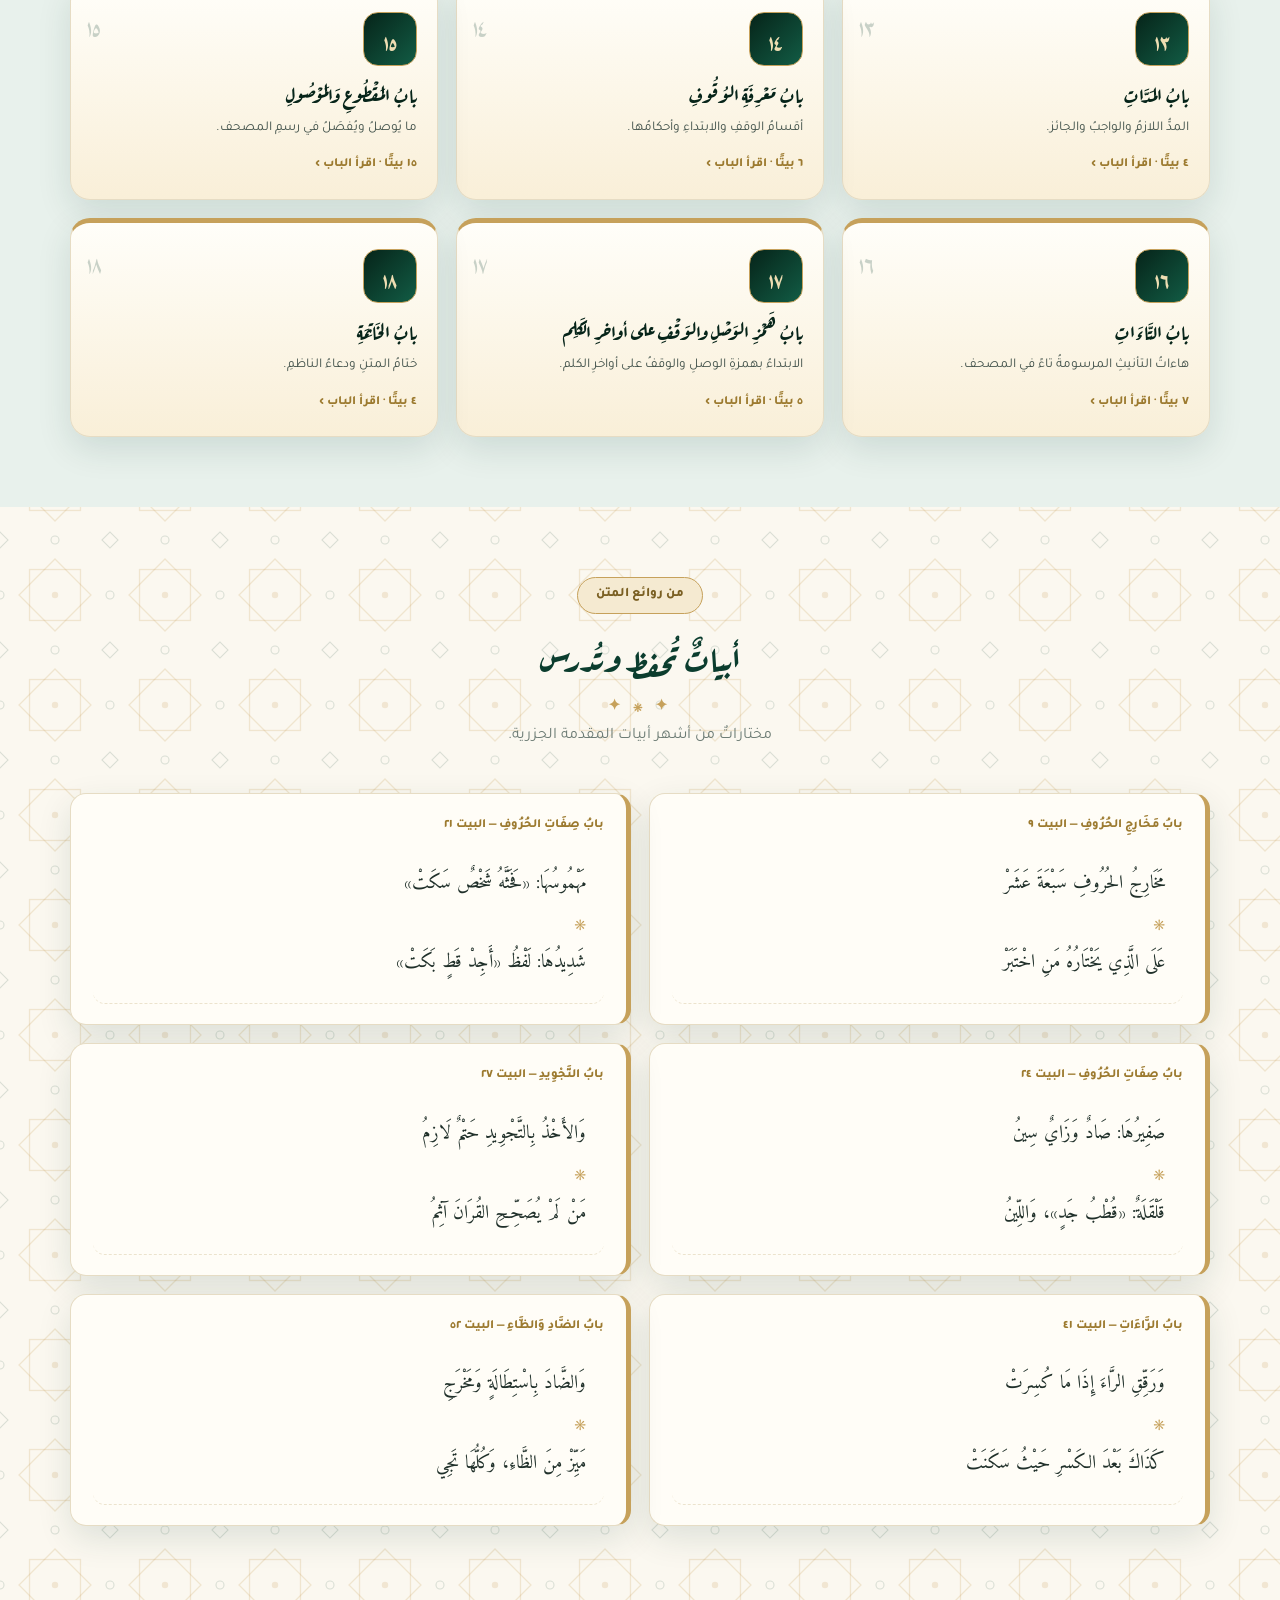
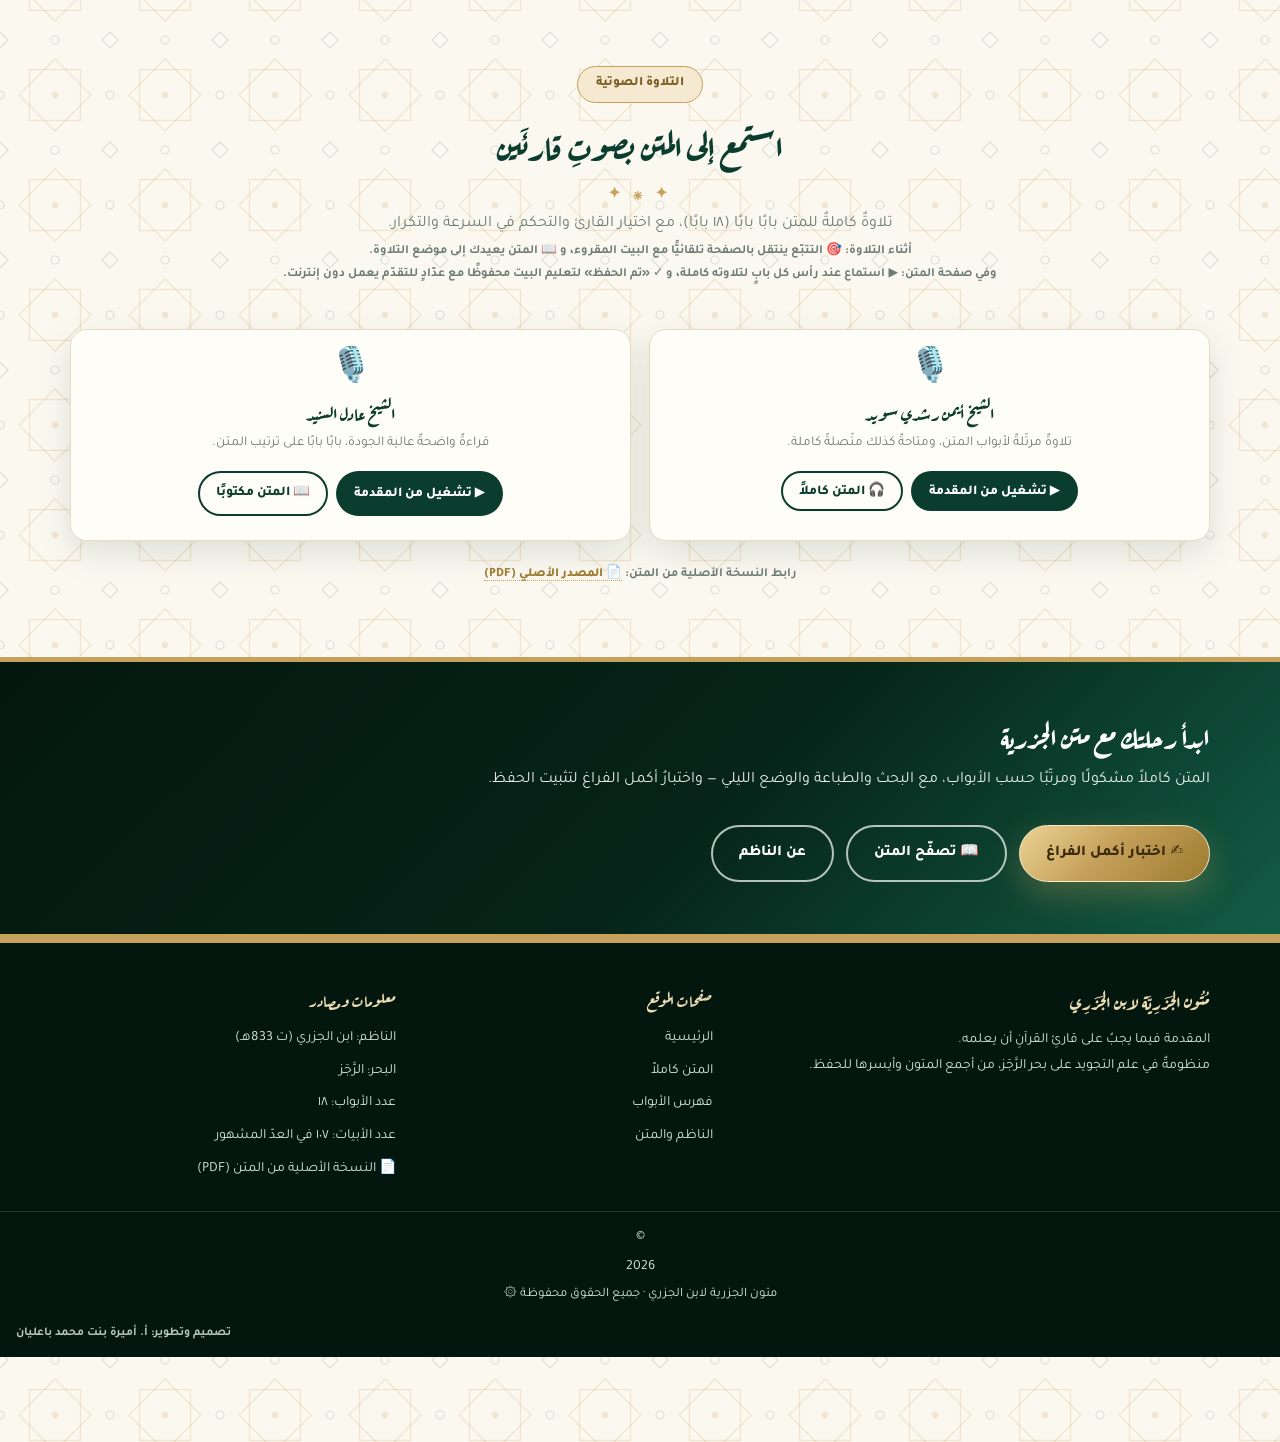
==== commit 43388f5b: "تهيئة التثبيت على الأجهزة الآيفونية: إضافة viewport-fit=cover إلى الرؤيسة في الصفحات الأربع، وحجز ال" ====
--- a/index.html
+++ b/index.html
@@ -2,7 +2,7 @@
 <html lang="ar" dir="rtl">
 <head>
 <meta charset="UTF-8" />
-<meta name="viewport" content="width=device-width, initial-scale=1.0" />
+<meta name="viewport" content="width=device-width, initial-scale=1.0, viewport-fit=cover" />
 <title>متون الجزرية لابن الجزري | المقدمة فيما يجب على قارئ القرآن أن يعلمه</title>
 <meta name="description" content="موقع متون الجزرية لابن الجزري: متن المقدمة الجزرية في علم التجويد كاملاً (107 أبيات)، مع الفهرس والبحث في الأبيات والأبواب، ونبذة عن الناظم الإمام ابن الجزري." />
 <meta name="theme-color" content="#0b3d2e" />
--- a/styles.css
+++ b/styles.css
@@ -230,7 +230,8 @@
 .cta p{margin:0;opacity:.9}
 
 /* ---------- التذييل ---------- */
-.footer{background:#04170f;color:#d6e4de;padding:44px 0 0;border-top:4px solid var(--gold)}
+.footer{background:#04170f;color:#d6e4de;padding:44px 0 0;border-top:4px solid var(--gold);
+  padding-bottom:env(safe-area-inset-bottom, 0px)}
 .footer-grid{display:grid;grid-template-columns:1.3fr .8fr .9fr;gap:26px}
 .footer h3,.footer h4{color:var(--gold-2);margin:0 0 10px}
 .footer p{margin:0 0 8px;font-size:14px;line-height:1.9}
@@ -319,7 +320,7 @@
 body.dark .matn-tip{color:#b3a06f!important;background:#131f19}
 body.dark .matn-tip b{color:#8fe0b6}
 
-.bab-sec{margin-bottom:38px;scroll-margin-top:130px}
+.bab-sec{margin-bottom:38px;scroll-margin-top:var(--anchor-clr,130px)}
 /* بقاء إبراز عنوان الباب عند القدوم من الفهرس: نقلة أولية ثم ثبات */
 @keyframes tocflash{
   0%{background:rgba(18,92,69,.35);box-shadow:0 0 0 3px var(--gold),0 0 0 14px rgba(18,92,69,.22)}
@@ -571,7 +572,8 @@
   box-shadow:0 -10px 34px rgba(0,0,0,.28);
   transition:box-shadow .2s
 }
-.pl-inner{display:flex;align-items:center;gap:10px;padding:10px 20px 12px;flex-wrap:wrap}
+.pl-inner{display:flex;align-items:center;gap:10px;padding:10px 20px 12px;flex-wrap:wrap;
+  padding-bottom:calc(12px + env(safe-area-inset-bottom, 0px))}
 .pl-btn{
   border:0;cursor:pointer;font-family:inherit;flex:none;
   background:rgba(255,255,255,.09);color:#f4ecd8;border-radius:50px;
@@ -765,7 +767,8 @@
 /* نافذة تعليمات التنزيل */
 .inst-help{
   position:fixed;inset:0;z-index:400;display:none;align-items:flex-end;justify-content:center;
-  background:rgba(4,23,15,.38);padding:0 14px
+  background:rgba(4,23,15,.38);padding:0 14px;
+  padding-bottom:calc(10px + env(safe-area-inset-bottom, 0px))
 }
 .inst-help.open{display:flex}
 .inst-card{
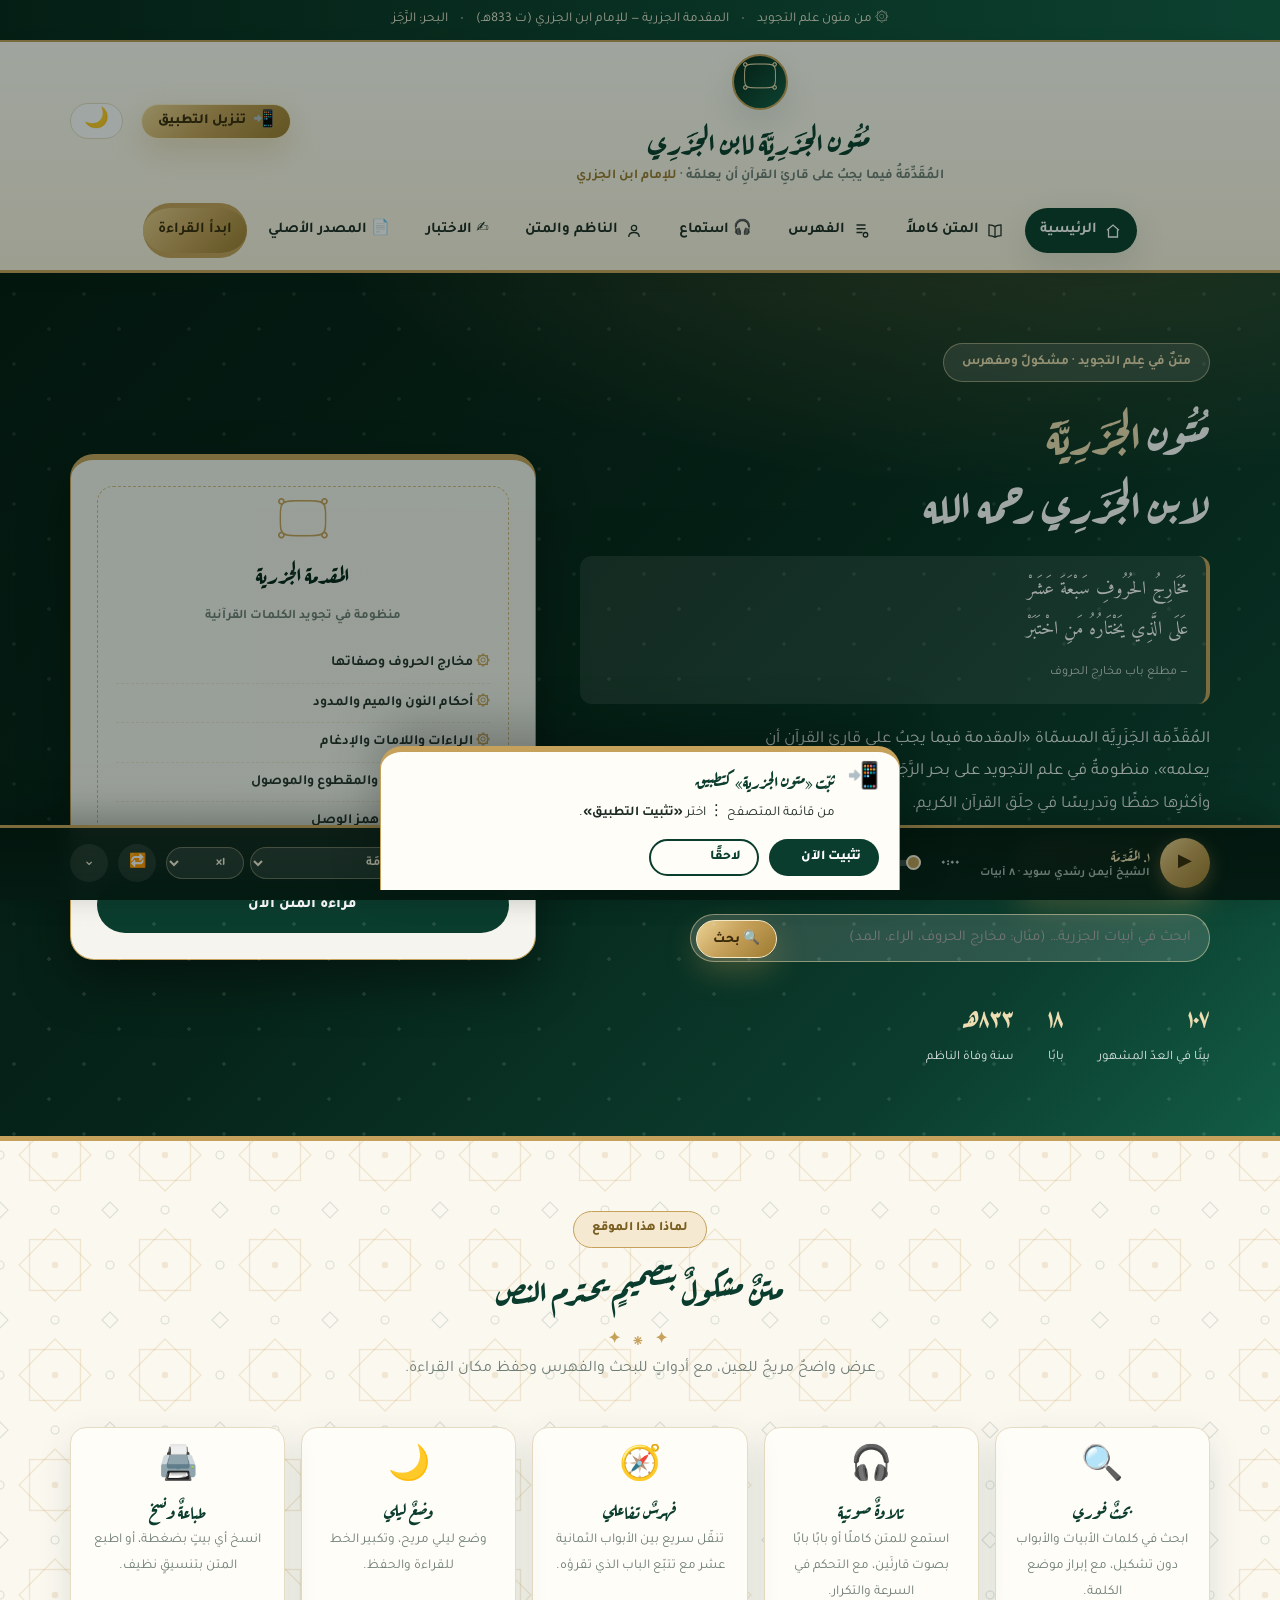
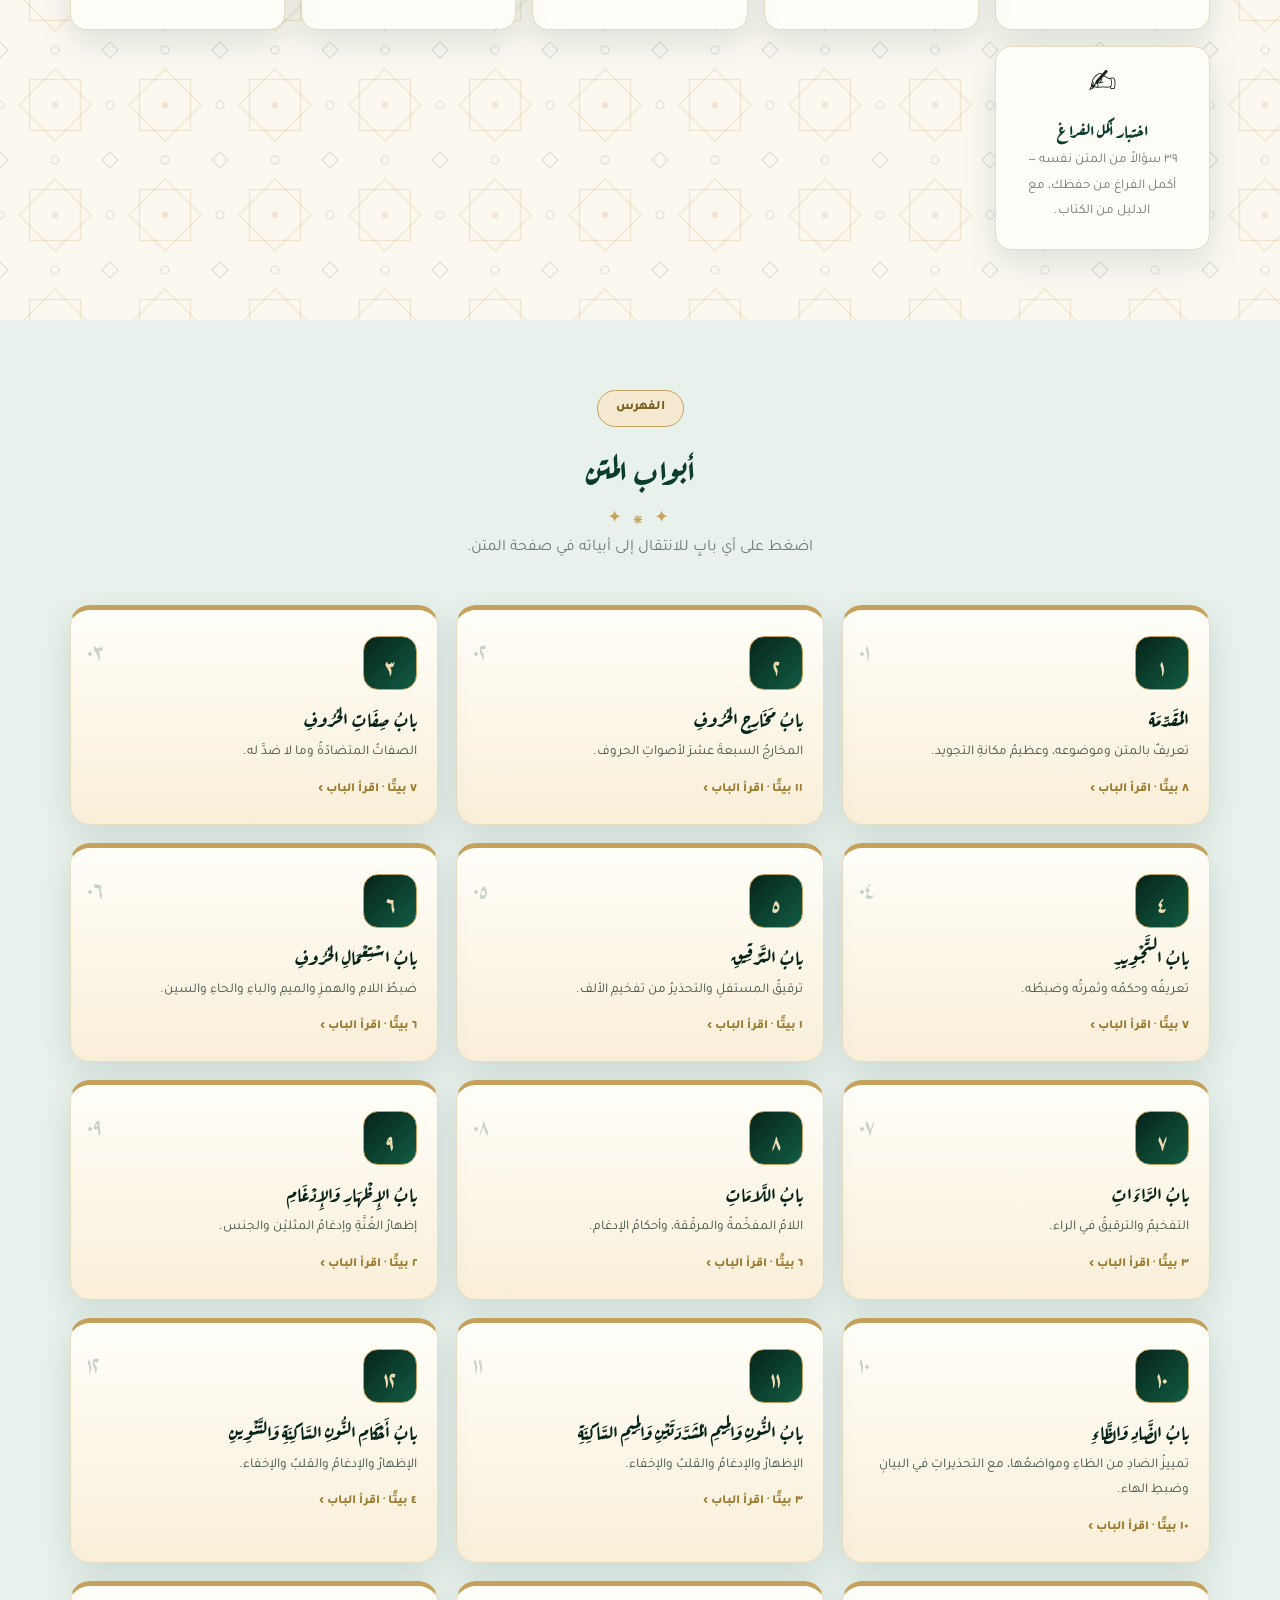
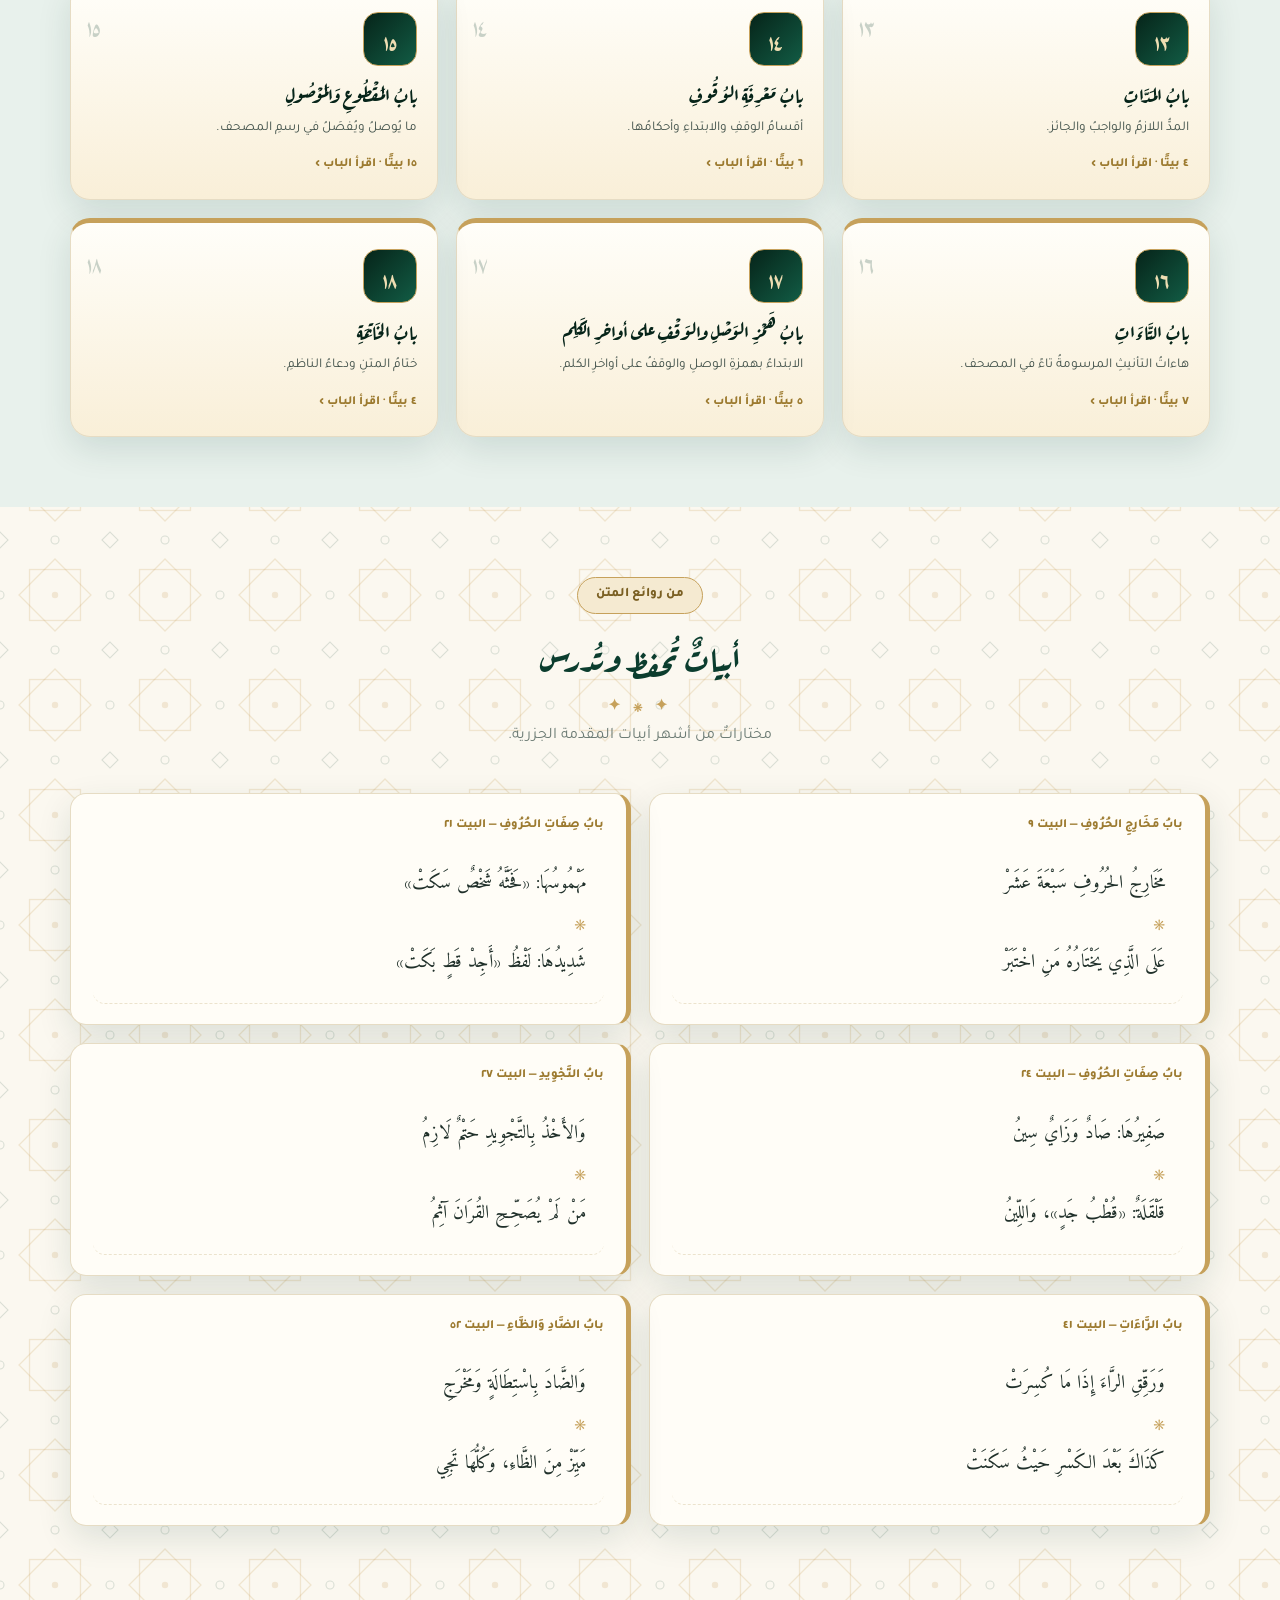
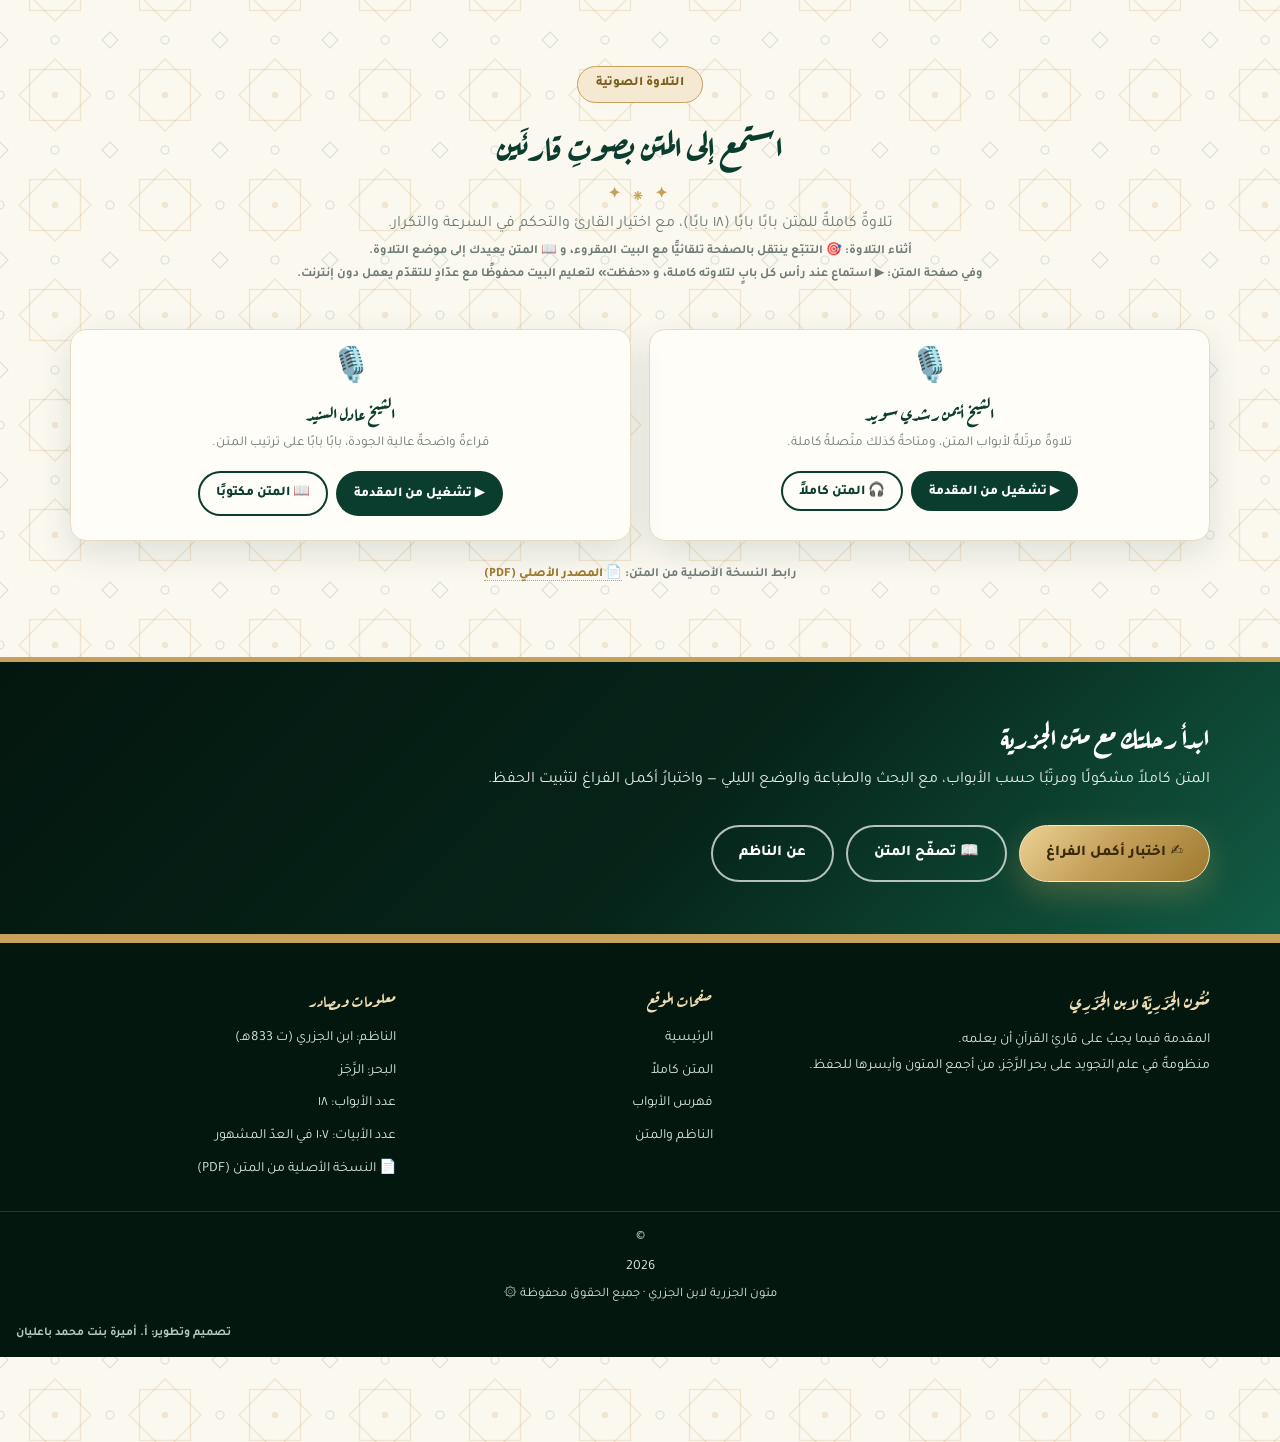
==== commit c52a009e: "إعادة تصميم أزرار الأبيات: «تم الحفظ/✓» صارت «حفظت» وعند التعلية «حفظت ✓» بلون أخضر ممتلئ، و«⧉» صارت" ====
--- a/index.html
+++ b/index.html
@@ -150,7 +150,7 @@
       <h2>استمع إلى المتن بصوتِ قارئَين</h2>
       <p>تلاوةٌ كاملةٌ للمتن بابًا بابًا (١٨ بابًا)، مع اختيار القارئ والتحكم في السرعة والتكرار.</p>
       <p class="src-note">أثناء التلاوة: 🎯 <b>التتبّع</b> ينتقل بالصفحة تلقائيًّا مع البيت المقروء، و 📖 <b>المتن</b> يعيدك إلى موضع التلاوة.</p>
-      <p class="src-note">وفي صفحة المتن: <b>▶ استماع</b> عند رأس كل بابٍ لتلاوته كاملة، و <b>✓</b> «تم الحفظ» لتعليم البيت محفوظًا مع عدّادٍ للتقدّم يعمل دون إنترنت.</p>
+      <p class="src-note">وفي صفحة المتن: <b>▶ استماع</b> عند رأس كل بابٍ لتلاوته كاملة، و <b>«حفظت»</b> لتعليم البيت محفوظًا مع عدّادٍ للتقدّم يعمل دون إنترنت.</p>
     </div>
     <div class="feat-grid">
       <div class="fitem">
--- a/styles.css
+++ b/styles.css
@@ -360,12 +360,12 @@
 .hifz-badge.done{background:#0a6b47;border-color:#0a6b47;color:#fff}
 
 .bayt{
-  position:relative;padding:20px 18px 20px 94px;min-height:86px;
+  position:relative;padding:20px 18px 20px 110px;min-height:86px;
   border-bottom:1px dashed #ece3cd;border-radius:12px;transition:.15s
 }
 .bayt:hover{background:#fdf8ec}
 .bayt .num{
-  position:absolute;left:52px;top:50%;transform:translateY(-50%);width:32px;height:32px;border-radius:50%;
+  position:absolute;left:66px;top:50%;transform:translateY(-50%);width:32px;height:32px;border-radius:50%;
   background:linear-gradient(135deg,var(--green-deep),var(--green-2));color:var(--gold-2);
   display:flex;align-items:center;justify-content:center;font-size:13px;font-weight:800;font-family:'Tajawal'
 }
@@ -376,22 +376,16 @@
 /* أزرار البيت: تم الحفظ · نسخ */
 .bayt .acts{
   position:absolute;left:10px;top:50%;transform:translateY(-50%);
-  display:flex;flex-direction:column;gap:3px;z-index:3
+  display:flex;flex-direction:column;gap:4px;z-index:3
 }
 .vb{
-  width:26px;height:26px;border-radius:50%;border:1.5px solid var(--line);background:#fff;color:var(--green);
-  display:inline-flex;align-items:center;justify-content:center;cursor:pointer;padding:0;
-  font-family:inherit;font-size:12px;line-height:1;transition:.15s
+  width:52px;height:24px;border-radius:12px;border:1.5px solid var(--line);background:#fff;color:var(--green);
+  display:inline-flex;align-items:center;justify-content:center;cursor:pointer;padding:0;white-space:nowrap;
+  font-family:'Tajawal',sans-serif;font-size:11.5px;font-weight:800;line-height:1;transition:.15s
 }
 .vb:hover{border-color:var(--gold);background:var(--green-3);color:var(--green-deep)}
-.vb-hifz,.vb-copy{opacity:0}
-.bayt:hover .vb-hifz,.bayt:hover .vb-copy,
-.bayt:focus-within .vb-hifz,.bayt:focus-within .vb-copy{opacity:1}
-.vb-hifz.on{background:var(--green);border-color:var(--green);color:#fff;opacity:1}
-.vb-copy.ok{background:var(--green);border-color:var(--green);color:#fff;opacity:1}
-@media(hover:none){
-  .vb-hifz,.vb-copy{opacity:1}
-}
+.vb-hifz.on{background:var(--green);border-color:var(--green);color:#fff}
+.vb-copy.ok{background:var(--green);border-color:var(--green);color:#fff}
 /* البيت المحفوظ */
 .bayt.mem{background:linear-gradient(270deg,rgba(16,133,88,.08),transparent 62%)}
 .bayt.mem .num{background:linear-gradient(135deg,#0a5c3c,#12996a);color:#eafff5}
@@ -554,10 +548,10 @@
   .brand h1{font-size:22px}
   .abwab-grid,.feat-grid,.feat-list{grid-template-columns:1fr}
   .footer-grid{grid-template-columns:1fr}
-  .bayt{padding:16px 12px 16px 82px;min-height:82px}
-  .bayt .num{left:46px;width:28px;height:28px;font-size:12px}
+  .bayt{padding:16px 12px 16px 104px;min-height:82px}
+  .bayt .num{left:64px;width:28px;height:28px;font-size:12px}
   .bayt .acts{left:8px;gap:3px}
-  .vb{width:26px;height:26px;font-size:11.5px}
+  .vb{width:46px;height:22px;font-size:10.5px}
   .hifz-info{font-size:11.5px;padding:6px 11px}
 }
 
